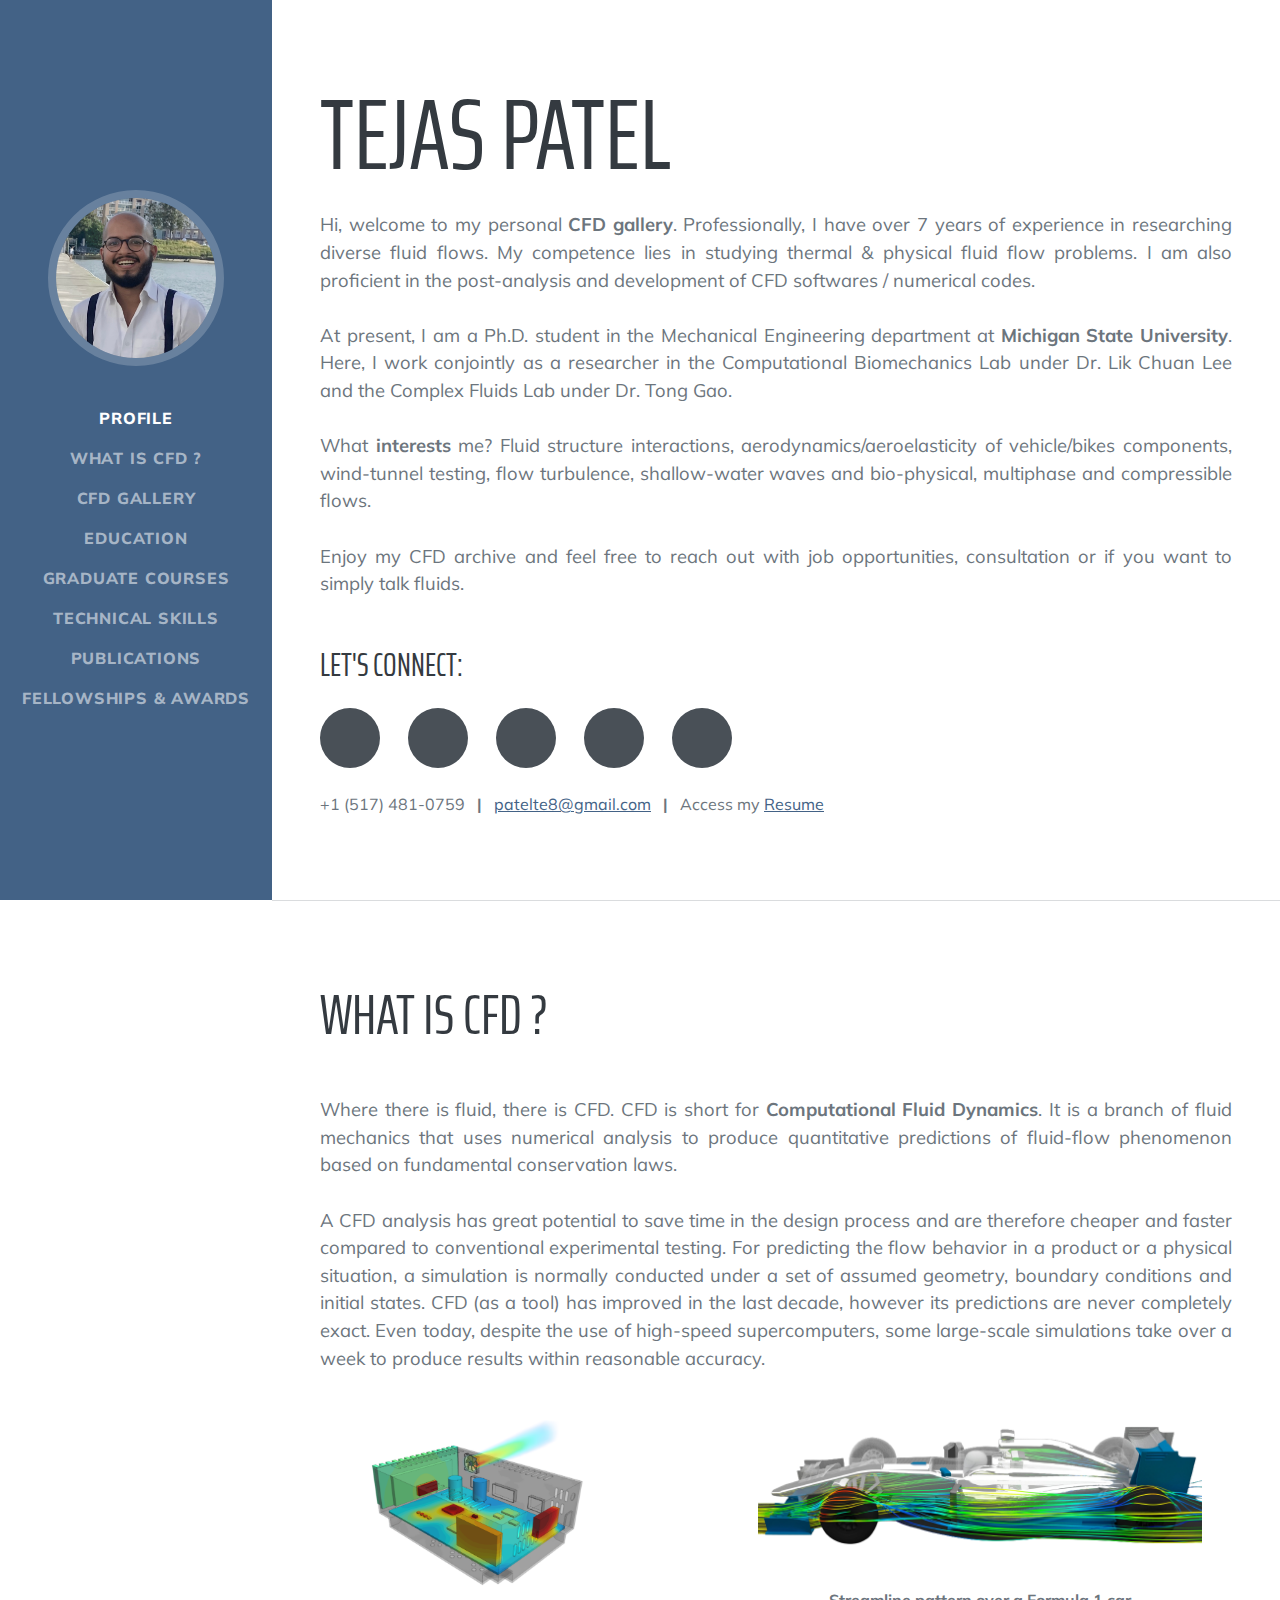
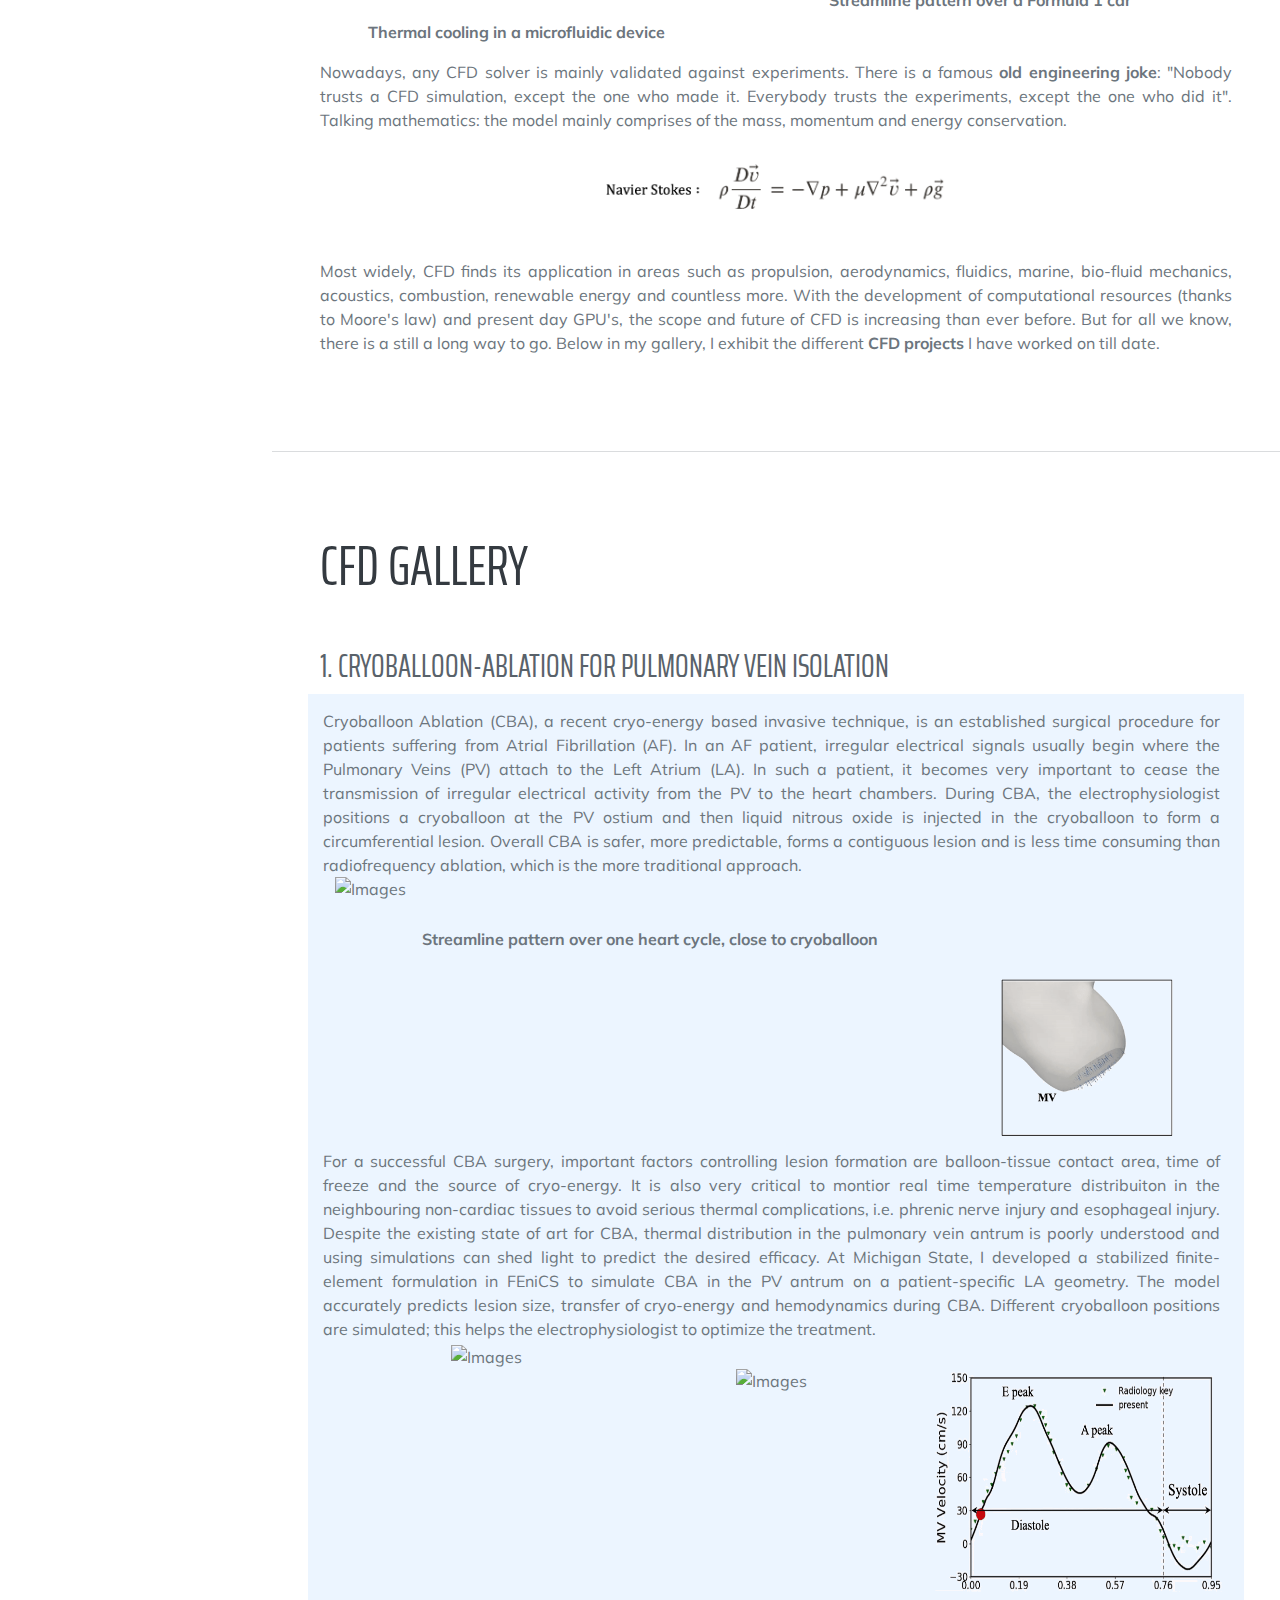
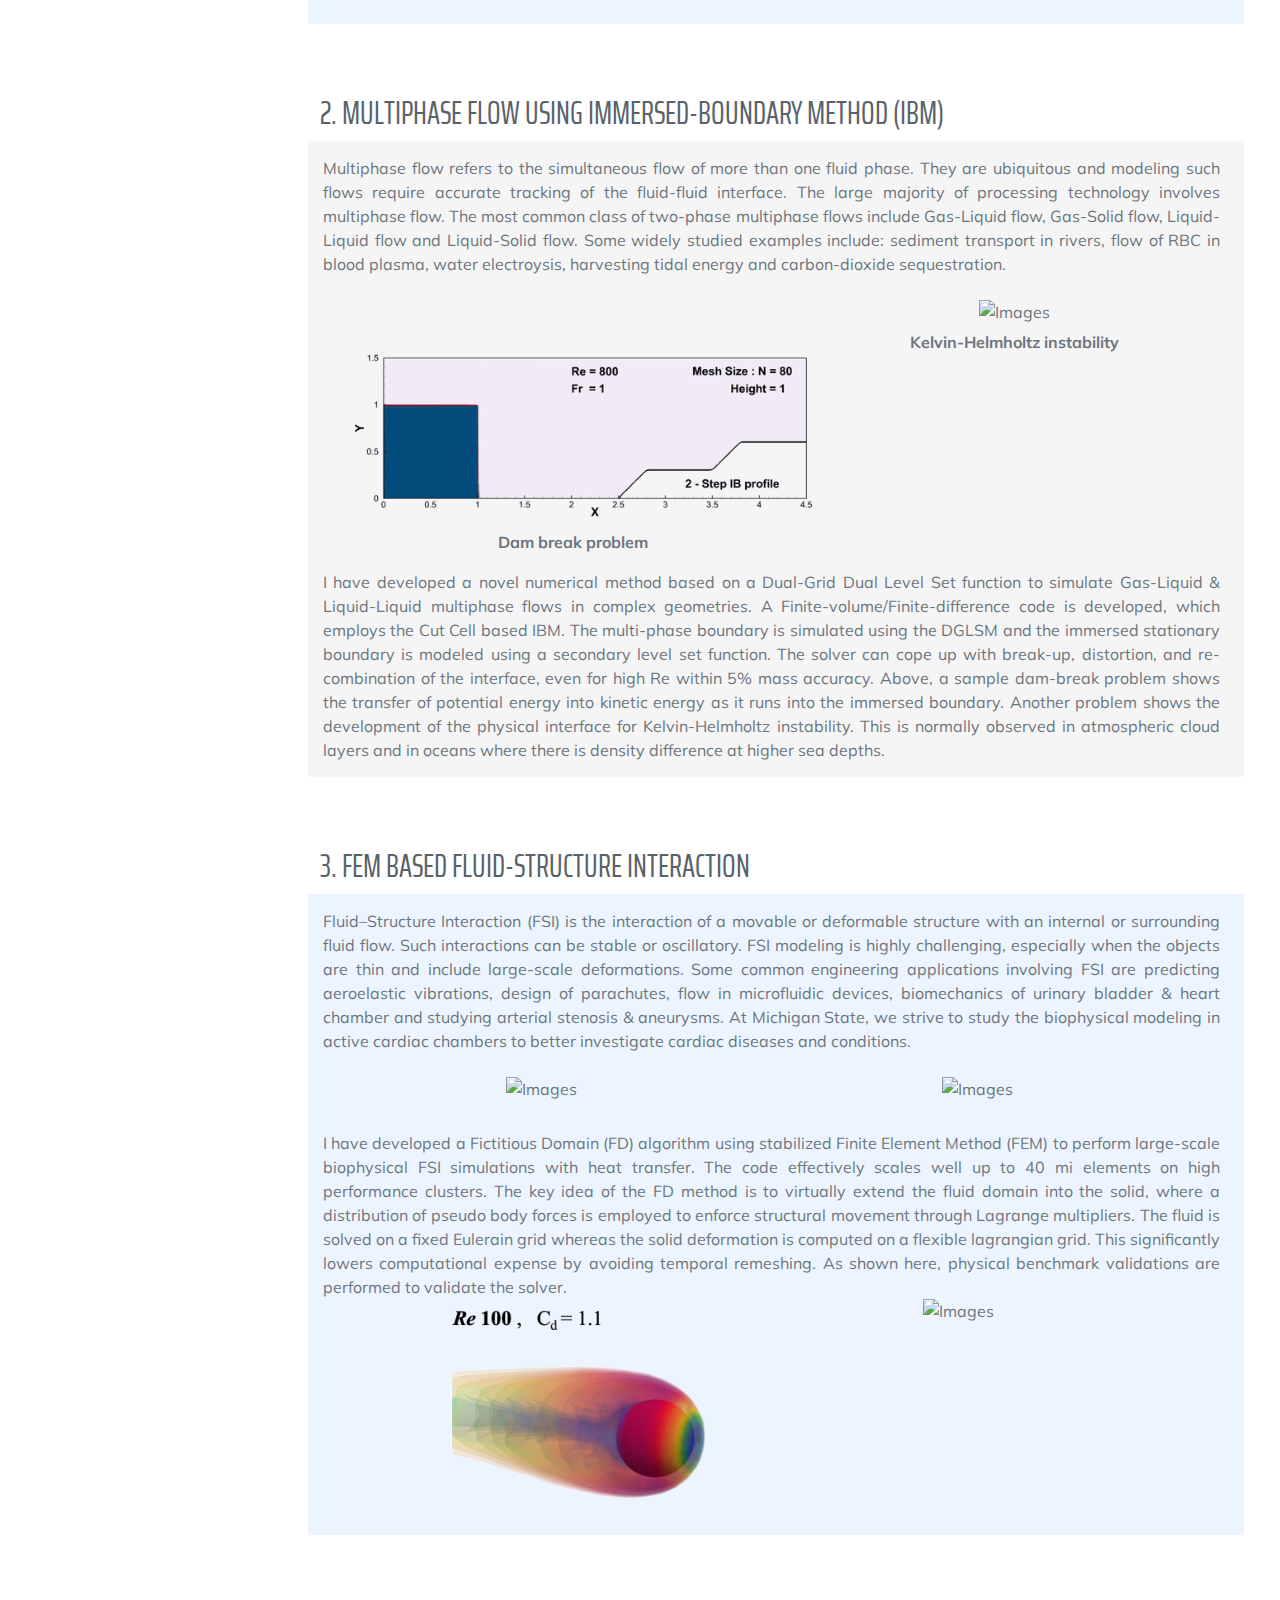
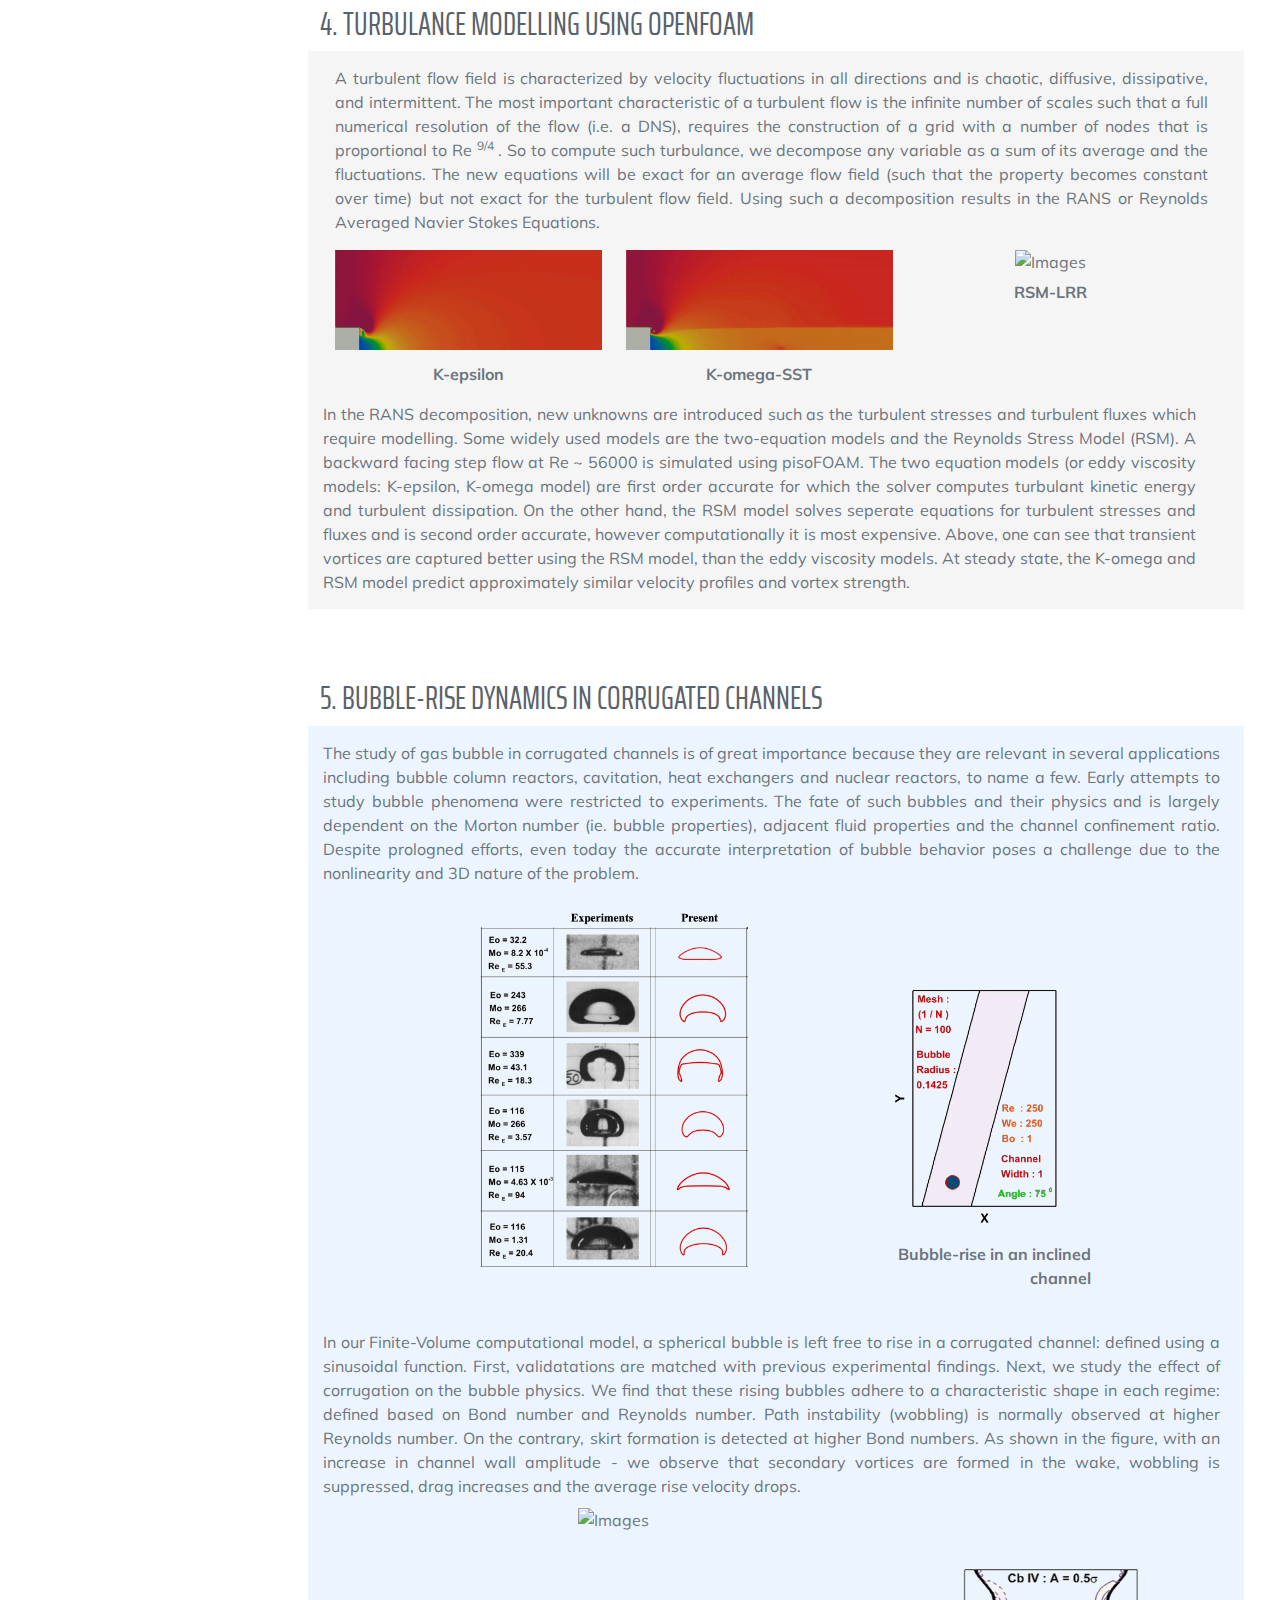
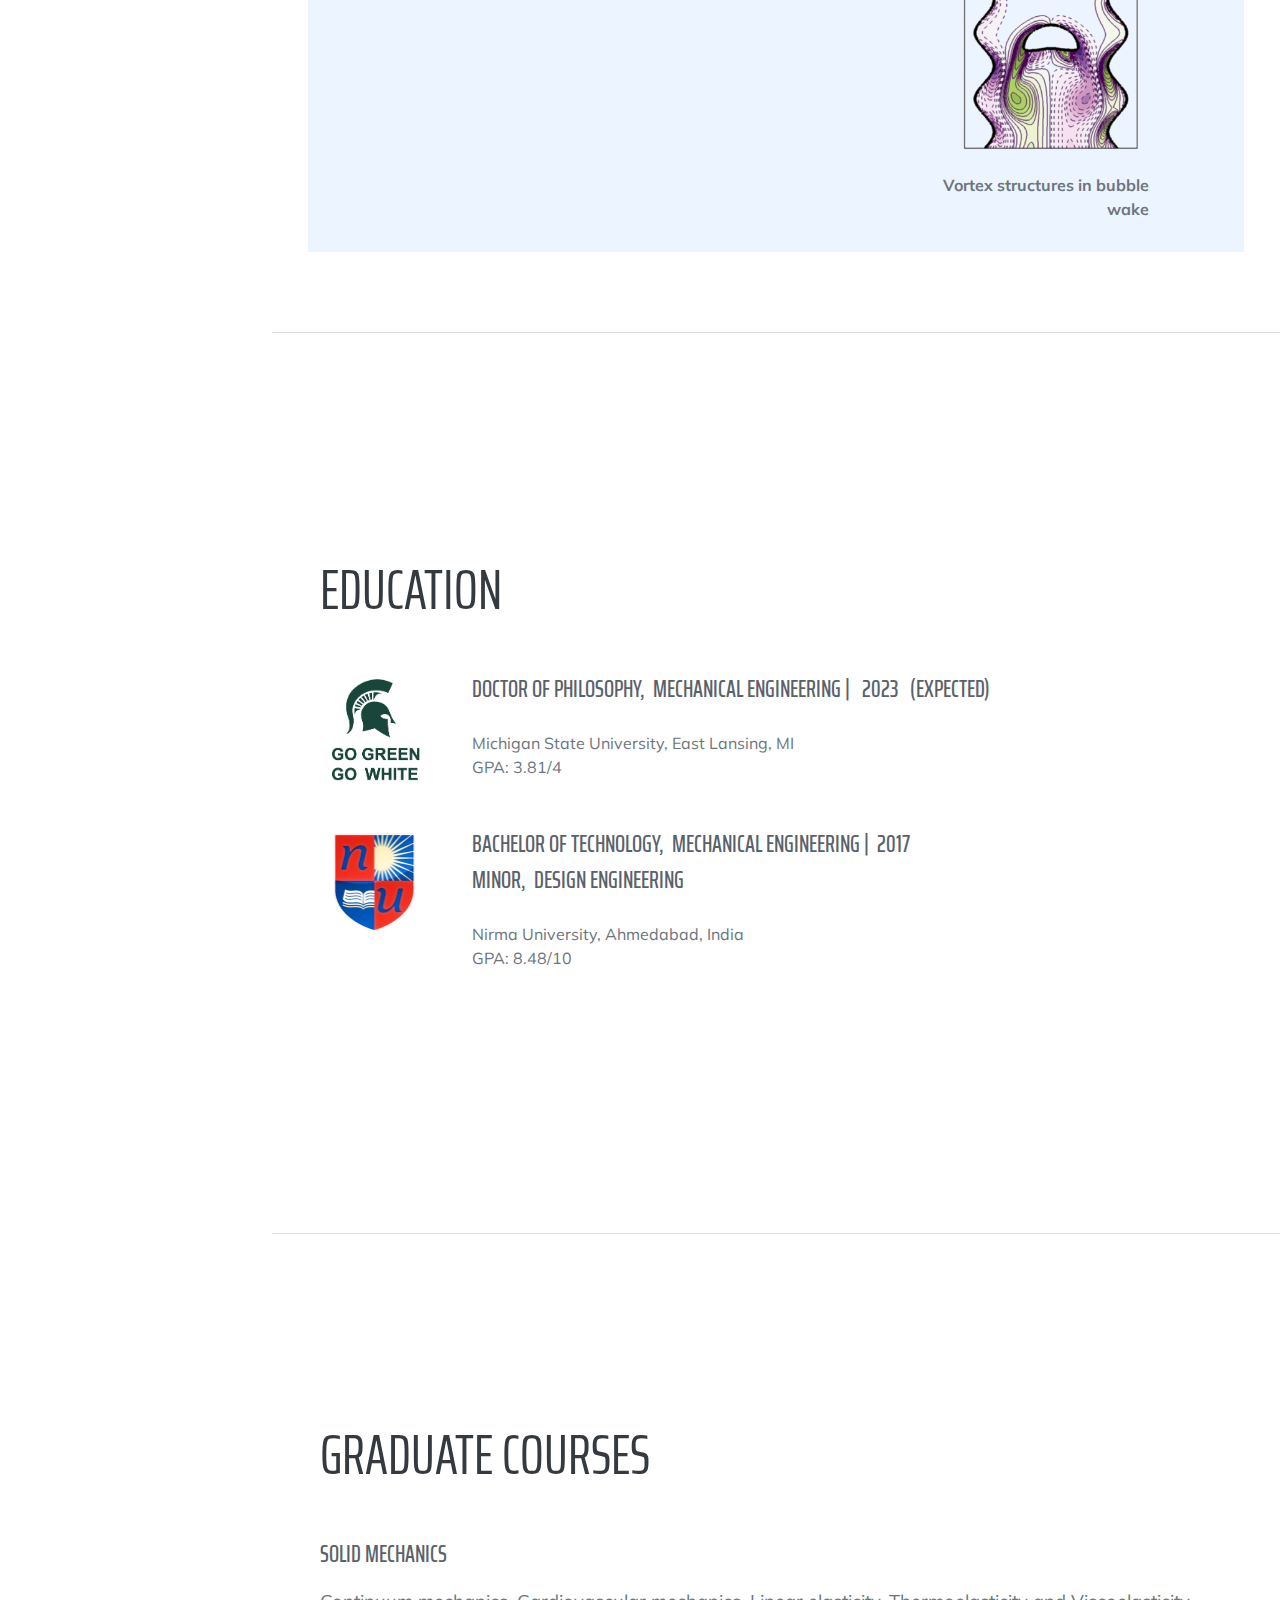
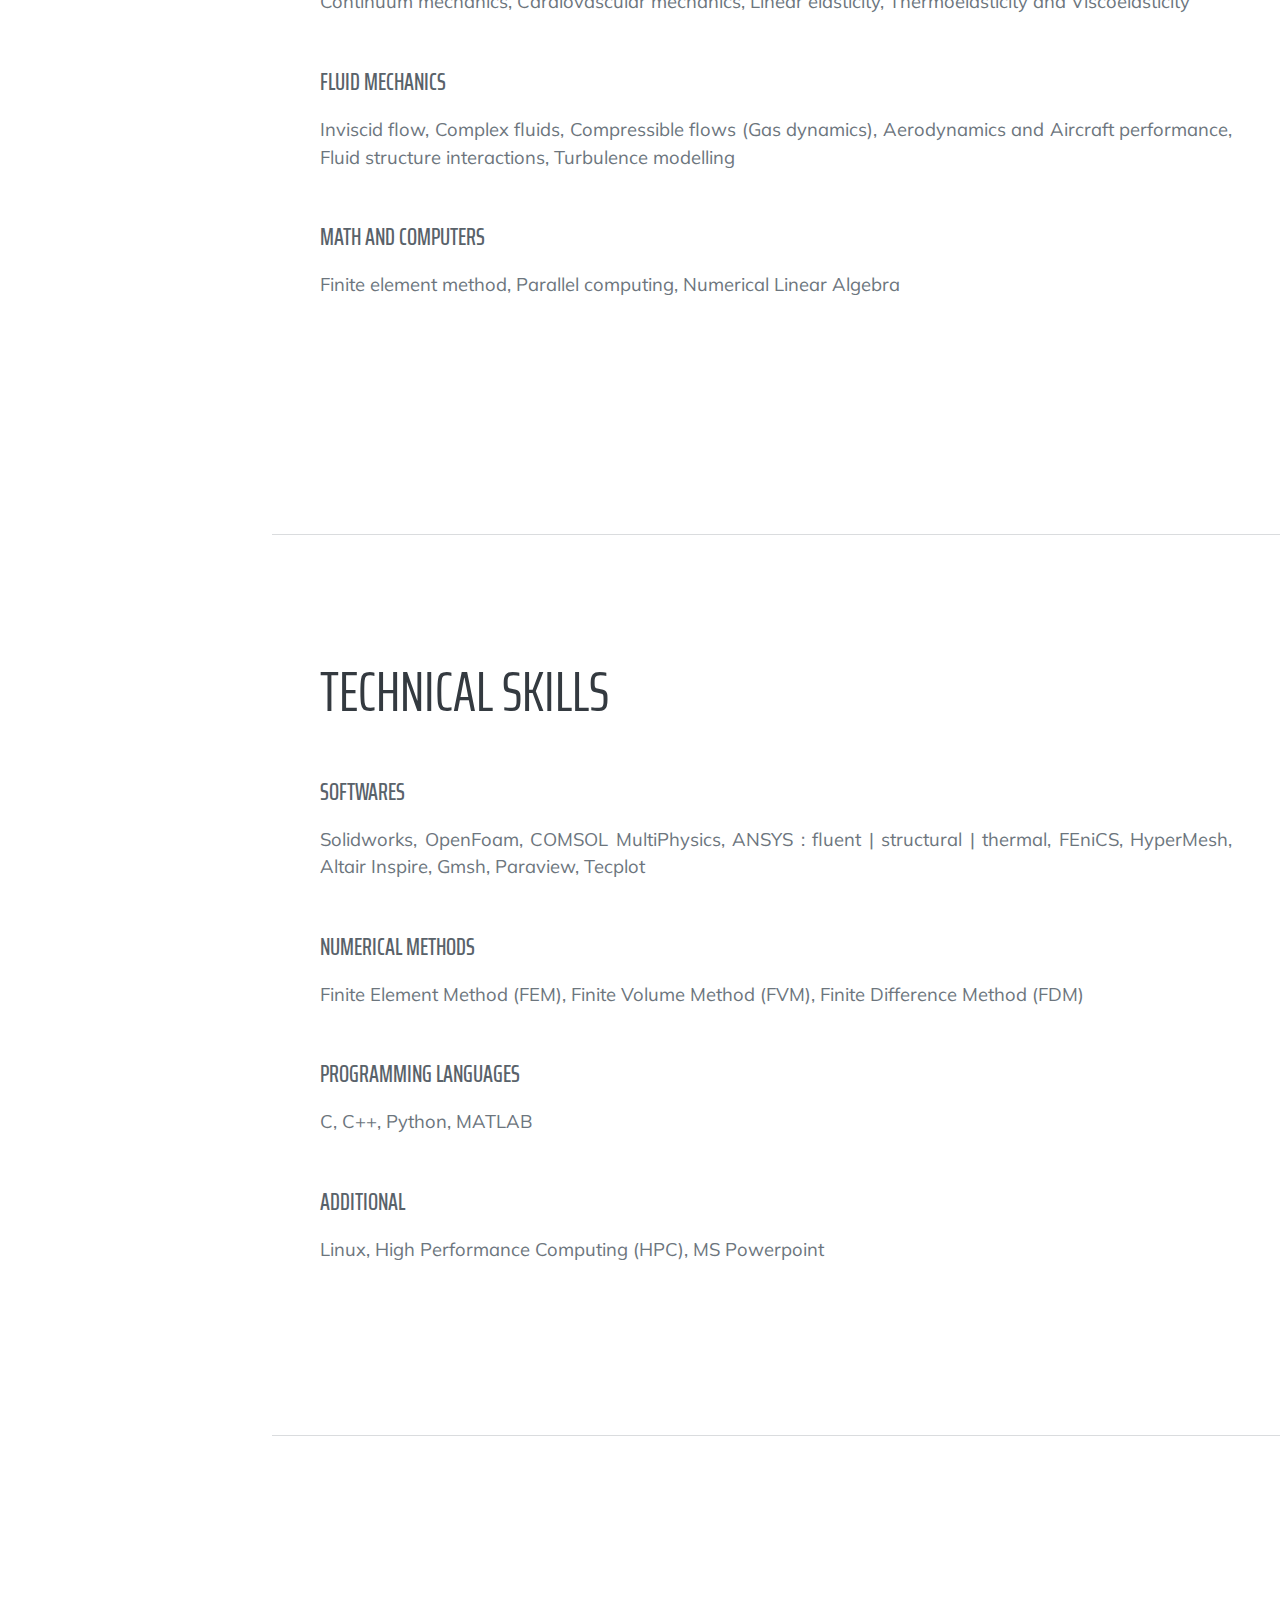
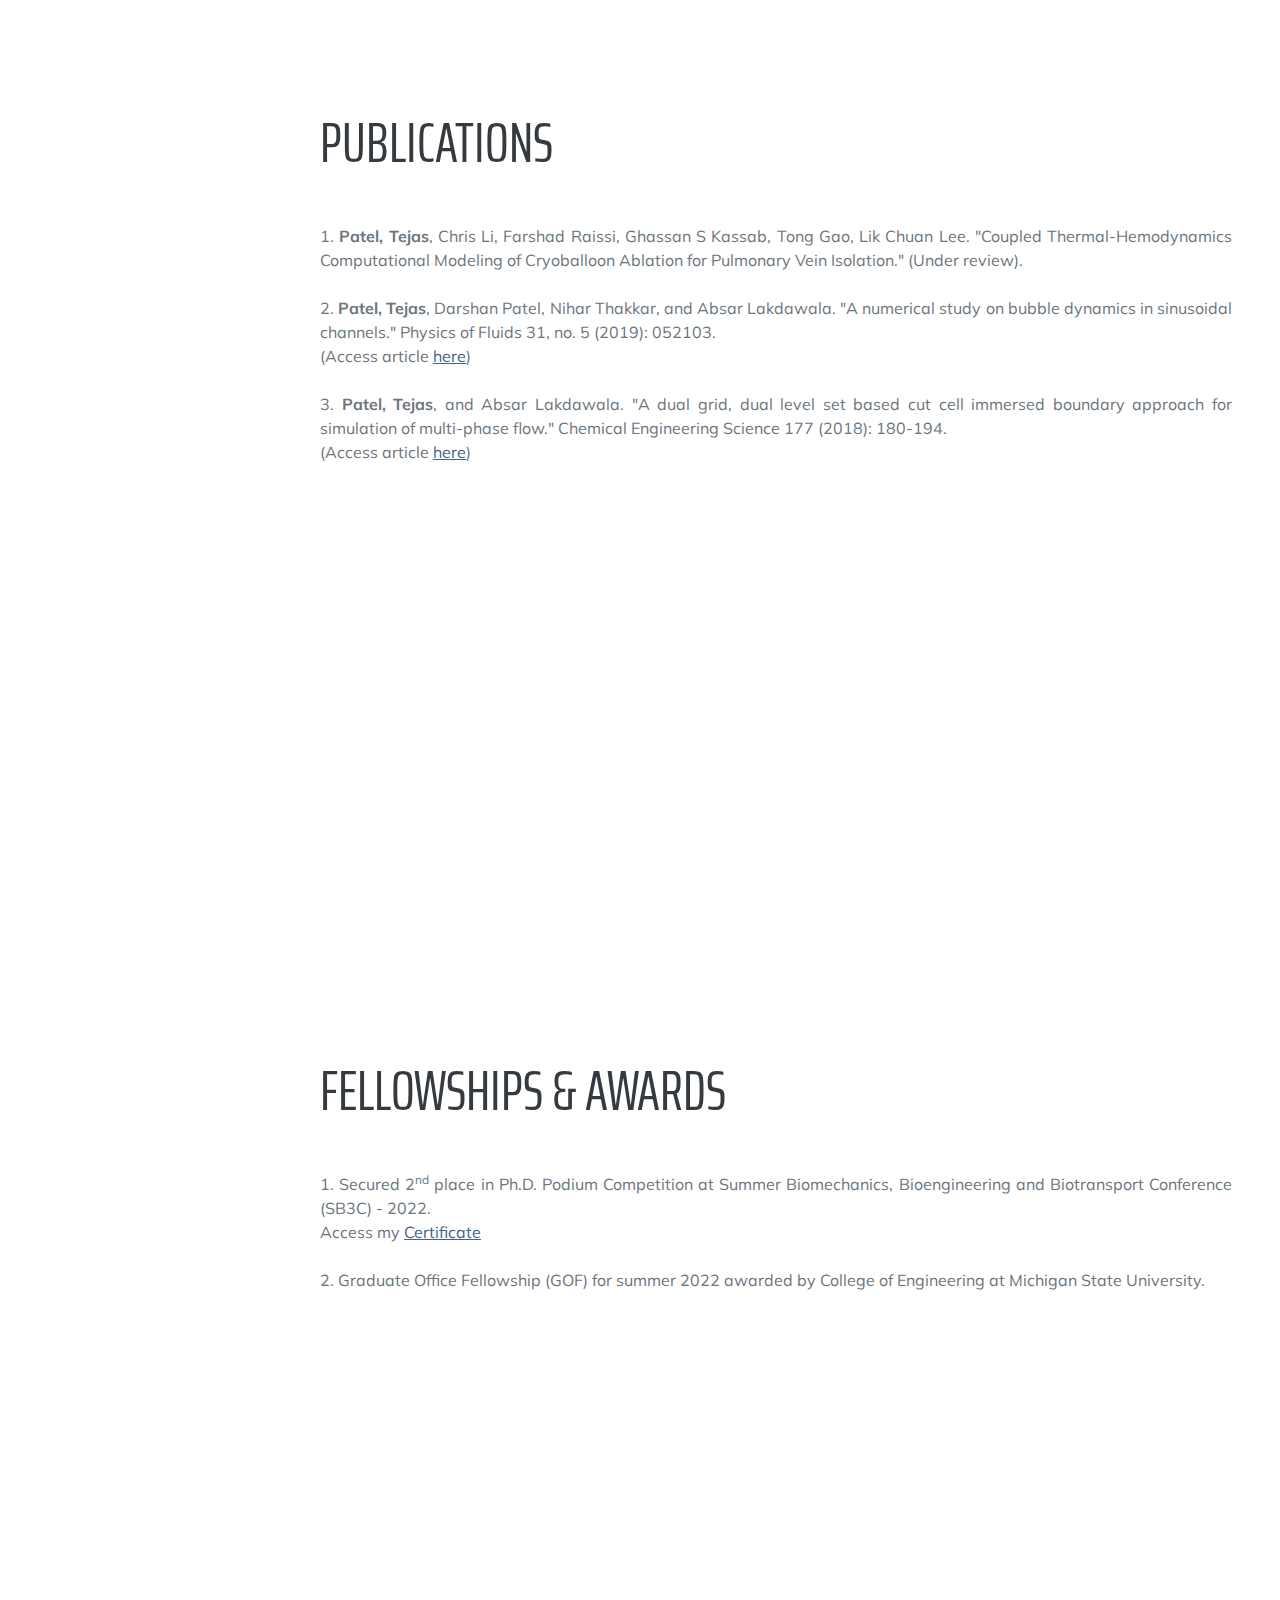
==== index.html @ ee282205 "Update index.html" ====
<!DOCTYPE html>
<html lang="en">
    <head>
        <meta charset="utf-8" />
        <meta name="viewport" content="width=device-width, initial-scale=1, shrink-to-fit=no" />
        <meta name="description" content="" />
        <meta name="author" content="" />
        <title>Tejas Patel | CFD gallery</title>
        <link rel="shortcut icon" type="image/png" href="assets/img/favicon.png" />
        <link rel="apple-touch-icon" type="image/png" href="assets/img/favicon.png"/>
        <!--<link rel="icon" href="https://static-exp1.licdn.com/aero-v1/sc/h/al2o9zrvru7aqj8e1x2rzsrca">-->
          <script src="js/scripts.js"></script>
        <!-- Font Awesome icons (free version)-->
        <script src="https://use.fontawesome.com/releases/v5.15.4/js/all.js" crossorigin="anonymous"></script>


        <!-- Google fonts-->
        <link href="https://fonts.googleapis.com/css?family=Saira+Extra+Condensed:500,700" rel="stylesheet" type="text/css" />
        <link href="https://fonts.googleapis.com/css?family=Muli:400,400i,800,800i" rel="stylesheet" type="text/css" />
        <!-- Core theme CSS (includes Bootstrap)-->
        <link href="css/styles.css" rel="stylesheet" />
    </head>
    <style>
	div {
  text-align: justify;
  text-justify: inter-word;
}
	
	.cent {
  text-align: center;
  text-justify: inter-word;
}

	
	
        * {
          box-sizing: border-box;
        }

        .column {
          float: left;
          width: 33.33%;
          padding: 5px;

        }

        /* Clearfix (clear floats) */
        .row::after {
          content: "";
          clear: both;
          display: table;
        }

        .responsive {
          width: 100%;
          height: auto;
        }
html, body {
    max-width: 100%;
    overflow-x: hidden;
}		
		
		 .figcap1 {
    margin-left:0px !important;
	margin-top:20px !important;
    text-align: left !important;
	font-weight:bold !important;
}

		 .figcap2 {
	margin-top:20px !important;
    text-align: center !important;
	font-weight:bold !important;
}		
		 .figcap3 {
	margin-top:0px !important;
    text-align: right !important;
	font-weight:bold !important;
	padding-right:100px !important;
}		


img, svg custom {
    vertical-align: super;
}

.figcap4 {
     margin-top: 0px !important; 
    text-align: right !important;
    font-weight: bold !important;
    padding-right: 20px !important; 
}

.figcap5 {
     margin-top: 0px !important; 
    text-align: right !important;
    font-weight: bold !important;
    padding-right: 35px !important; 
}

.figcap6 {
     margin-top: 0px !important; 
    text-align: center !important;
    font-weight: bold !important;
}   
        </style>
    <body id="page-top">
        <!-- Navigation-->
        <nav class="navbar navbar-expand-lg navbar-dark bg-primary fixed-top" id="sideNav">
            <a class="navbar-brand js-scroll-trigger" href="#page-top">
                <span class="d-block d-lg-none">Tejas Patel</span>
                <span class="d-none d-lg-block"><img class="img-fluid img-profile rounded-circle mx-auto mb-2" src="assets/img/CVPhoto.jpg" alt="..."/></span>
            </a>
            <button class="navbar-toggler" type="button" data-bs-toggle="collapse" data-bs-target="#navbarResponsive" aria-controls="navbarResponsive" aria-expanded="false" aria-label="Toggle navigation"><span class="navbar-toggler-icon"></span></button>
            <div class="collapse navbar-collapse cent" id="navbarResponsive">
                <ul class="navbar-nav">
                    <li class="nav-item"><a class="nav-link js-scroll-trigger" href="#about">PROFILE</a></li>
                    <li class="nav-item"><a class="nav-link js-scroll-trigger" href="#cfd">WHAT IS CFD&nbsp;?</a></li>
                    <li class="nav-item"><a class="nav-link js-scroll-trigger" href="#cfdgallery">CFD GALLERY</a></li>
                    <li class="nav-item"><a class="nav-link js-scroll-trigger" href="#education">EDUCATION</a></li>
                    <li class="nav-item"><a class="nav-link js-scroll-trigger" href="#courses">GRADUATE COURSES</a></li>
                    <li class="nav-item"><a class="nav-link js-scroll-trigger" href="#skills">TECHNICAL SKILLS</a></li>
                    <li class="nav-item"><a class="nav-link js-scroll-trigger" href="#publications">PUBLICATIONS</a></li>
                    <li class="nav-item"><a class="nav-link js-scroll-trigger" href="#awards">FELLOWSHIPS & AWARDS</a></li>

                    <!--<li class="nav-item"><a class="nav-link js-scroll-trigger" href="#images">FUTURE INTEREST</a></li>-->

                </ul>
            </div>
        </nav>
        <!-- Page Content-->
        <div class="container-fluid p-0">
            <!-- Profile-->
            <section class="resume-section" id="about">
                <div class="resume-section-content">
                    <h1 class="mb-0">

                        <span class="text-primaryName" style="font-size:100px"> Tejas Patel</span>
                    </h1>
                    <p class="lead mb-5 col-md-12">
                      <br>Hi, welcome to my personal <b>CFD gallery</b>. Professionally, I have over 7 years of experience in researching diverse fluid flows. My competence lies in studying thermal & physical fluid flow problems. I am also proficient in the post-analysis and development of CFD softwares / numerical codes.

                    <br><br>At present, I am a Ph.D. student in the Mechanical Engineering department at <b>Michigan State University</b>. Here, I work conjointly as a researcher in the Computational Biomechanics Lab under Dr. Lik Chuan Lee and the Complex Fluids Lab under Dr. Tong Gao.

                    <br><br>What <b>interests </b> me? Fluid structure interactions, aerodynamics/aeroelasticity of vehicle/bikes components, wind-tunnel testing, flow turbulence, shallow-water waves and bio-physical, multiphase and compressible flows. <br><br>Enjoy my CFD archive and feel free to reach out with job opportunities, consultation or if you want to simply talk fluids.
                  </p>
<h3 class="mb-0">
  Let's connect:
</h3>
<br>

                    <div class="social-icons">
                        <a class="social-icon" href="http://www.linkedin.com/in/tp8"><i class="fab fa-linkedin-in"></i></a>
                        <a class="social-icon" href="https://github.com/patelte8/vanDANA"><i class="fab fa-github"></i></a>
                        <!--<a class="social-icon" href="https://scholar.google.com/citations?hl=en&user=AqpXwlYAAAAJ"><img src class="fas fa-graduation-cap"></i></a>-->
                        <a class="social-icon" href="https://scholar.google.com/citations?hl=en&user=AqpXwlYAAAAJ"><i class="fas fa-graduation-cap"></i></a>
                        <a class="social-icon" href="mailto:patelte8@gmail.com"><i class="fa fa-envelope"></i></a>
                        <a class="social-icon" href="https://www.instagram.com/tejas_80"><i class="fab fa-instagram"></i></a>
                      <!--  <a class="social-icon" href="#!"><i class="fa fa-file"></i></a>-->
                    </div>

                    <div>
                      <br> +1 (517) 481-0759  &nbsp; <b>|</b> &nbsp; <a href="mailto:patelte8@gmail.com">patelte8@gmail.com</a> &nbsp; <b>|</b> &nbsp; Access my <a href="resume.pdf"> Resume</a>
                    </div>
                </div>

            </section>
            <hr class="m-0" />

            <!-- What is CFD -->
            <section class="resume-section" id="cfd">
                <div class="resume-section-content">
                    <h2 class="mb-5">WHAT IS CFD&nbsp;?</h2>
                    <p class="lead mb-5">Where there is fluid, there is CFD. CFD is short for <b>Computational Fluid Dynamics</b>. It is a branch of fluid mechanics that uses numerical analysis to produce quantitative predictions of fluid-flow phenomenon based on fundamental conservation laws. <br><br>A CFD analysis has great potential to save time in the design process and are therefore cheaper and faster compared to conventional experimental testing. For predicting the flow behavior in a product or a physical situation, a simulation is normally conducted under a set of assumed geometry, boundary conditions and initial states. CFD (as a tool) has improved in the last decade, however its predictions are never completely exact. Even today, despite the use of high-speed supercomputers, some large-scale simulations take over a week to produce results within reasonable accuracy.
                    <div class="row" id="banner" style="text-align: center">
                        <div class="col-md-5 ms-5" style="display:inline-block;">
						<figure >                        
							<img src="assets/img/CFD1.png" class="responsive"  alt="Images"  style="width:60%">
							<figcaption class="figcap1" >Thermal cooling in a microfluidic device</figcaption>
						</figure>
						
                        </div>
						
                        <div class="col-md-6" style="display:inline-block;">
							<figure >                        
							<img src="assets/img/CFD2.png" class="responsive"  alt="Forest" style="width:100%">
							<figcaption class="figcap2" >Streamline pattern over a Formula 1 car</figcaption>
						</figure>
                        </div>
                      </div>
                      Nowadays, any CFD solver is mainly validated against experiments. There is a famous <b>old engineering joke</b>: "Nobody trusts a CFD simulation, except the one who made it. Everybody trusts the experiments, except the one who did it". Talking mathematics: the model mainly comprises of the mass, momentum and energy conservation. <br><br>
                      <div class="row">
                        <div class="col-md-14 myformula " style="text-align: center;">
                          <img src="assets/img/CFD3.png"   alt="Images" style="width:40%" >
                        </div>
                        </div>
                      <br>  Most widely, CFD finds its application in areas such as propulsion, aerodynamics, fluidics, marine, bio-fluid mechanics, acoustics, combustion, renewable energy and countless more. With the development of computational resources (thanks to Moore's law) and present day GPU's, the scope and future of CFD is increasing than ever before. But for all we know, there is a still a long way to go. Below in my gallery, I exhibit the different <b> CFD projects</b> I have worked on till date. </p>
                </div>
              </section>
              <hr class="m-0" />

              <!-- CFD Gallery-->


              <section class="resume-section" id="cfdgallery">
                  <div class="resume-section-content">
                      <h2 class="mb-5">CFD GALLERY</h2>
                      <!--<ul class="fa-ul mb-0">
                          <li>-->
                              <h3 style="color:#59626A">1. Cryoballoon-ablation for Pulmonary Vein Isolation </h3>

                              <div class="row"  style="background-color: #ECF5FF; padding-top:15px;padding-left:15px;padding-bottom: 15px;">

                              <div class="row mb-1">
                                Cryoballoon Ablation (CBA), a recent cryo-energy based invasive technique, is an established surgical procedure for patients suffering from Atrial Fibrillation (AF). In an AF patient, irregular electrical signals usually begin where the Pulmonary Veins (PV) attach to the Left Atrium (LA). In such a patient, it becomes very important to cease the transmission of irregular electrical activity from the PV to the heart chambers. During CBA, the electrophysiologist positions a cryoballoon at the PV ostium and then liquid nitrous oxide is injected in the cryoballoon to form a circumferential lesion. Overall CBA is safer, more predictable, forms a contiguous lesion and is less time consuming than radiofrequency ablation, which is the more traditional approach.
                                <br>
                                <div class="row">
                          
                  
                                  <div class="col-md-9 myformula114" style="text-align: left !important;">
                      								  <figure >                        
                      							<img src="assets/img/1.1.gif" class="responsive"  alt="Images"  style="width:95%">
                      							<figcaption class="figcap2" >Streamline pattern over one heart cycle, close to cryoballoon</figcaption>
                      						</figure>
                                                            
                                  </div>
                                  <div class="col-md-3 myformula12 " style="text-align: center;    margin-top: 100px !important;">
                                      <img  src="assets/img/1.4.gif"   alt="Images"  style="width:90%">
                                  </div>
                              </div>
                          

                                For a successful CBA surgery, important factors controlling lesion formation are balloon-tissue contact area, time of freeze and the source of cryo-energy. It is also very critical to montior real time temperature distribuiton in the neighbouring non-cardiac tissues to avoid serious thermal complications, i.e. phrenic nerve injury and esophageal injury. Despite the existing state of art for CBA, thermal distribution in the pulmonary vein antrum is poorly understood and using simulations can shed light to predict the desired efficacy. At Michigan State, I developed a stabilized finite-element formulation in FEniCS to simulate CBA in the PV antrum on a patient-specific LA geometry. The model accurately predicts lesion size, transfer of cryo-energy and hemodynamics during CBA. Different cryoballoon positions are simulated; this helps the electrophysiologist to optimize the treatment.
                              </div>

                              <div class="row ">

                                  <div class="col-md-4 myformula121 mt-0.5" style="text-align: center; padding-left:40px">
                                      <img src="assets/img/1.2.gif" class="responsive"  alt="Images"  style="width:90%;height:240px;">
                                  </div>
                              
                                  <div class="col-md-4 mt-4" style="text-align: center;">
                                      <img src="assets/img/1.5.gif" class="responsive"  alt="Images"  style="width:100%;height:95%">
                                  </div>
                                  <div class="col-md-4 mt-4" style="text-align: center;">
                                      <img src="assets/img/1.3.gif" class="responsive"  alt="Images"  style="width:105%;height:228px;">
                                  </div>
                              </div>
                          </div>
                      <!--  </li>-->

                      <h3 style="margin-top: 70px; color:#59626A">2. Multiphase flow using Immersed-Boundary Method (IBM)
                      </h3>

                      <div class="row"  style="background-color: #F5F5F5;padding-top:15px;padding-left:15px;padding-bottom: 15px;">

                        <div class="row">
                          <!-- <div class="col-md-7">-->
                            Multiphase flow refers to the simultaneous flow of more than one fluid phase. They are ubiquitous and modeling such flows require accurate tracking of the fluid-fluid interface. The large majority of processing technology involves multiphase flow. The most common class of two-phase multiphase flows include Gas-Liquid flow, Gas-Solid flow, Liquid-Liquid flow and Liquid-Solid flow. Some widely studied examples include: sediment transport in rivers, flow of RBC in blood plasma, water electroysis, harvesting tidal energy and carbon-dioxide sequestration.
                            <br><br>
                            <div class="row">    
                                                  
                                  <div class="col-md-6 setmargin" style="text-align: center; margin-top: 50px">
                                      
				  <figure >                        
							<img src="assets/img/3.1.gif" class="responsive"  alt="Images"  style="width:120%">
							<figcaption class="figcap3" >Dam break problem</figcaption>
						</figure>
                                   									  
									  
                                  </div>
                                  <div class="col-md-1" style="text-align: center;">
                                  </div>
                                  <div class="col-md-5" style="text-align: center;">
								  
								  	  <figure >                        
							<img src="assets/img/3.2.gif" class="responsive"  alt="Images"  style="width:78%">
							<figcaption class="figcap6" >Kelvin-Helmholtz instability</figcaption>
						</figure>
                                      
                                  </div>
                                
                              </div> 

                            I have developed a novel numerical method based on a Dual-Grid Dual Level Set function to simulate Gas-Liquid & Liquid-Liquid multiphase flows in complex geometries. A Finite-volume/Finite-difference code is developed, which employs the Cut Cell based IBM. The multi-phase boundary is simulated using the DGLSM and the immersed stationary boundary is modeled using a secondary level set function. The solver can cope up with break-up, distortion, and re-combination of the interface, even for high Re within 5% mass accuracy. Above, a sample dam-break problem shows the transfer of potential energy into kinetic energy as it runs into the immersed boundary. Another problem shows the development of the physical interface for Kelvin-Helmholtz instability. This is normally observed in atmospheric cloud layers and in oceans where there is density difference at higher sea depths.
                        </div>
                        


                      </div>

                      <!--  <li>-->
                          <h3 style="margin-top: 70px; color:#59626A">3. FEM based Fluid-Structure Interaction </h3>

                          <div class="row"  style="background-color: #ECF5FF;padding-top:15px;padding-left:15px;">

                          <div class="row">
                            Fluid–Structure Interaction (FSI) is the interaction of a movable or deformable structure with an internal or surrounding fluid flow. Such interactions can be stable or oscillatory. FSI modeling is highly challenging, especially when the objects are thin and include large-scale deformations. Some common engineering applications involving FSI are predicting aeroelastic vibrations, design of parachutes, flow in microfluidic devices, biomechanics of urinary bladder & heart chamber and studying arterial stenosis & aneurysms. At Michigan State, we strive to study the biophysical modeling in active cardiac chambers to better investigate cardiac diseases and conditions.
                            <br><br>
                            <div class="row">                           
                                  <div class="col-md-6" style="text-align: center;">
                                      <img src="assets/img/2.1.gif" class="responsive"  alt="Images"  style="width:85%">
                                  </div>
				  <div class="col-md-6 myformula111" style="text-align: center;">
                                      <img src="assets/img/3.3.gif" class="responsive"  alt="Images"  style="width:80%">
                                  </div>  
                              </div>

                            <br>I have developed a Fictitious Domain (FD) algorithm using stabilized Finite Element Method (FEM) to perform large-scale biophysical FSI simulations with heat transfer. The code effectively scales well up to 40 mi elements on high performance clusters. The key idea of the FD method is to virtually extend the fluid domain into the solid, where a distribution of pseudo body forces is employed to enforce structural movement through Lagrange multipliers. The fluid is solved on a fixed Eulerain grid whereas the solid deformation is computed on a flexible lagrangian grid. This significantly lowers computational expense by avoiding temporal remeshing. As shown here, physical benchmark validations are performed to validate the solver.
                          </div>

                          <div class="row">    
                                  <div class="col-md-1" style="text-align: center;">
                                  
                                  </div>                       
                                  <div class="col-md-5" style="text-align: center;">
                                      <img src="assets/img/2.2.png" class="responsive"  alt="Images"  style="width:80%">
                                  </div>
                                  <div class="col-md-5" style="text-align: center;">
                                      <img src="assets/img/2.3.gif" class="responsive"  alt="Images"  style="width:80%">
                                  </div>
                                  <div class="col-md-1" style="text-align: center;">
                                  
                                  </div>  
                              </div>
                          <!--<div class="row">
                              <div class="col-md-12" style="text-align: center;">
                                  <video width="800" height="600" controls src="assets/img/ezgif.com-gif-maker.mp4">
                                  </video>

                              </div>
                          </div>-->


                      </div>
                  <!--  </li>-->

                  <!--  <li>-->
                      

                            


                        <!--  </div>
                          <div class="col-md-5">
                              <video width="400" height="300" controls src="assets/img/ezgif.com-gif-maker-2.mp4">
                              </video>

                          </div>

                      </div>-->




                      <!--<div class="row">
                          <div class="col-md-7">
                              <div class="row">
                                  <div class="col-md-12">
                                      These rising bubbles adhere to a characteristic shape in each regime based on certain combinations of Bond and Reynolds number. Wobbling is normally observed at higher Reynolds number and skirt formation is seen at higher Bond numbers. We also observe that with an increase in channel wall amplitude, wobbling is suppressed, and the average rise velocity reduces.

                                  </div>


                              </div>


                          </div>
                          <div class="col-md-5">
                              <img src="assets/img/Screen Shot 2022-01-17 at 8.04.09  PM.png" class="responsive"  alt="Images"  style="width:70%">
                          </div>

                      </div>-->


                <!--  </div>-->

                <h3 style="margin-top: 70px; color:#59626A">4. Turbulance modelling using OpenFOAM
                      </h3>

                      <div class="row"  style="background-color: #F5F5F5;padding-top:15px;padding-left:15px;padding-bottom: 15px;">

                        <div class="row">
                          <!-- <div class="col-md-7">-->
                            <p>A turbulent flow field is characterized by velocity fluctuations in all directions and is chaotic, diffusive, dissipative, and intermittent. The most important characteristic of a turbulent flow is the infinite number of scales such that a full numerical resolution of the flow (i.e. a DNS), requires the construction of a grid with a number of nodes that is proportional to Re <sup>9/4</sup> . So to compute such turbulance, we decompose any variable as a sum of its average and the fluctuations. The new equations will be exact for an average flow field (such that the property becomes constant over time) but not exact for the turbulent flow field. Using such a decomposition results in the RANS or Reynolds Averaged Navier Stokes Equations.</p> 
                            <br><br>
                            <div class="row custom">    
                                   

                                  <div class="col-md-4" style="text-align: center;">
                                    <figure >                        
                                        <img src="assets/img/Kepsilon.gif" class="responsive"  alt="Images"  style="width:100%">
                                        <figcaption class="figcap6" >K-epsilon</figcaption>
                                      </figure>                        
                                  </div>
                                  <div class="col-md-4 " style="text-align: center;">
                                    <figure>
                                        <img src="assets/img/komega-SST.gif" class="responsive"  alt="Images"  style="width:100%">
                                        <figcaption class="figcap6" >K-omega-SST</figcaption>
                                    </figure>
                                  </div>
                                  <div class="col-md-4" style="text-align: center;">
                                    <figure>                                      
                                      <img src="assets/img/RSM-LRR.gif" class="responsive"  alt="Images"  style="width:100%">
                                        <figcaption class="figcap6" >RSM-LRR</figcaption>
                                      </figure>
                                  </div>                                
                              </div> 
                              <div class="row">
                          <!-- <div class="col-md-7">-->
                            In the RANS decomposition, new unknowns are introduced such as the turbulent stresses and turbulent fluxes which require modelling. Some widely used models are the two-equation models and the Reynolds Stress Model (RSM). A backward facing step flow at Re ~ 56000 is simulated using pisoFOAM. The two equation models (or eddy viscosity models: K-epsilon, K-omega model) are first order accurate for which the solver computes turbulant kinetic energy and turbulent dissipation. On the other hand, the RSM model solves seperate equations for turbulent stresses and fluxes and is second order accurate, however computationally it is most expensive. Above, one can see that transient vortices are captured better using the RSM model, than the eddy viscosity models. At steady state, the K-omega and RSM model predict approximately similar velocity profiles and vortex strength.
                            <br>
                          </div>
                        </div>
                        


                      </div>

                <!--<li>-->
                <h3 style=" margin-top: 70px; color:#59626A">5. Bubble-rise dynamics in corrugated channels
                </h3>

                <div class="row"  style="background-color: #ECF5FF;padding-top:15px;padding-left:15px;padding-bottom:15px;">

                <div class="row">
                    <!-- <div class="col-md-7">-->
                    The study of gas bubble in corrugated channels is of great importance because they are relevant in several applications including bubble column reactors, cavitation, heat exchangers and nuclear reactors, to name a few. Early attempts to study bubble phenomena were restricted to experiments. The fate of such bubbles and their physics and is largely dependent on the Morton number (ie. bubble properties), adjacent fluid properties and the channel confinement ratio. Despite prologned efforts, even today the accurate interpretation of bubble behavior poses a challenge due to the nonlinearity and 3D nature of the problem.
                      <br><br>
                      <div class="row">    
                                                  
                                  <div class="col-md-6 offset-md-1" style="text-align: center;">
								  
                                      <img src="assets/img/4.1.png" class="responsive"  alt="Images"  style="width:65%">
                                  </div>
                                  <div class="col-md-4   " style="text-align: center;margin-top:70px !important;">
                                      
                                  
				  	  <figure >                        
							<img src="assets/img/4.2.gif" class="responsive"  alt="Images"  style="width:65%">
							<figcaption class="figcap4" >Bubble-rise in an inclined channel </figcaption>
						</figure>								  
								  </div>
                                
								    <div class="col-md-1  " style="text-align: center;">
                                      
                                  </div>
                                
                              </div> 
                      <br>
                      In our Finite-Volume computational model, a spherical bubble is left free to rise in a corrugated channel: defined using a sinusoidal function. First, validatations are matched with previous experimental findings. Next, we study the effect of corrugation on the bubble physics. We find that these rising bubbles adhere to a characteristic shape in each regime: defined based on Bond number and Reynolds number. Path instability (wobbling) is normally observed at higher Reynolds number.  On the contrary, skirt formation is detected at higher Bond numbers. As shown in the figure, with an increase in channel wall amplitude - we observe that secondary vortices are formed in the wake, wobbling is suppressed, drag increases and the average rise velocity drops.
                      <br> 
                      <div class="row">    
                                                 
                                  <div class="col-md-8 myformula111" style="text-align: center;margin-top:10px">
                                      <img src="assets/img/4.3.gif" class="responsive"  alt="Images"  style="width:85%">
                                  </div> 
                                  <div class="col-md-4" style="text-align: center;margin-top:60px !important;">
								  
								    <figure >                        
							<img src="assets/img/4.4.png" class="responsive"  alt="Images"  style="width:78%">
							<figcaption class="figcap5" >Vortex structures in bubble wake</figcaption>
						</figure>
                                      
                                  </div>                                                               
                              </div> 
                </div>
              </li>
            </ul>
                  </div>
              </section>
              <hr class="m-0" />

<!-- Education-->
            <section class="resume-section" id="education">
                <div class="resume-section-content">
                    <h2 class="mb-5">Education</h2>
                    <div class="d-flex flex-column flex-md-row justify-content-between mb-4">
                      <div class="col-md-2 my_edu1">
                                      <img src="assets/img/pic_edu2.png" class="responsive"  alt="Images"  style="width:72%">
                                  </div> 
                        <div class="flex-grow-1">
                          <!--  <h3 class="mb-0">Doctor of Philosophy, Mechanical Engineering</h3>-->
                            <div class="subheading mb-4" style="color:#59626A">Doctor of Philosophy,&nbsp; Mechanical Engineering | &nbsp; 2023 &nbsp; (expected)</div>
                            <p>Michigan State University, East Lansing, MI <br>GPA: 3.81/4</p>
                        </div>
                        <!--<div style="text-align: right" class="flex-shrink-0"><span class="text-primary"><p style="color:#6C757D"><br><br>April 2023 (Expected)</p></span></div>-->
                    </div>
                    <div class="d-flex flex-column flex-md-row justify-content-between mb-4">
                      <div class="col-md-2 my_edu1">
                                      <img src="assets/img/pic_edu1.png" class="responsive"  alt="Images"  style="width:72%">
                                  </div> 
                        <div class="flex-grow-1">

                            <div class="subheading mb-4" style="color:#59626A">Bachelor of Technology, &nbsp;Mechanical Engineering | &nbsp;2017<br>Minor, &nbsp;Design Engineering</div>
                            <p>Nirma University, Ahmedabad, India<br>GPA: 8.48/10</p>
                        </div>
                        
                        <!--<div style="text-align: right" class="flex-shrink-0"><span class="text-primary"><p style="color:#6C757D"><br><br>May 2017</p></span></div>-->
                    </div>
                    <!--<div class="d-flex flex-column flex-md-row justify-content-between mb-4">
                        <div class="flex-grow-1">

                            <div class="subheading mb-3" style="color:#59626A">Higher Secondary Education | &nbsp;2013</div>
                            <p>Bright Day School, Vadodara, India<br>GPA: 9.02/10</p>
                        </div>
                        <div style="text-align: right" class="flex-shrink-0"><span class="text-primary"><p style="color:#6C757D"><br><br>April 2013</p></span></div>
                    </div>-->
                    <!--<div class="d-flex flex-column flex-md-row justify-content-between mb-5">
                        <div class="flex-grow-1">

                            <div class="subheading mb-3">Secondary School Education</div>
                            <p>Bright Day School (CBSE Board), Vadodara, India<br>GPA: 10/10</p>
                        </div>
                        <div class="flex-shrink-0"><span class="text-primary">April 2011</span></div>
                    </div>-->
                </div>
            </section>
            <hr class="m-0" />

          <!--  <hr class="m-0" /> -->



            <!-- Graduate Courses-->
            <section class="resume-section" id="courses">
                <div class="resume-section-content">
                    <h2 class="mb-5">Graduate Courses</h2>

                    <div class="subheading mb-3" style="color:#59626A">Solid Mechanics</div>
                    <p class="lead mb-5">
                      Continuum mechanics, Cardiovascular mechanics, Linear elasticity, Thermoelasticity and Viscoelasticity
                    </p>

                    <div class="subheading mb-3" style="color:#59626A">Fluid Mechanics</div>
                    <p class="lead mb-5">
                      Inviscid flow, Complex fluids, Compressible flows (Gas dynamics), Aerodynamics and Aircraft performance, Fluid structure interactions, Turbulence modelling

                    </p>

                    <div class="subheading mb-3" style="color:#59626A">Math and computers</div>
                    <p class="lead mb-5">
                      Finite element method, Parallel computing, Numerical Linear Algebra
                    </p>

                </div>
            </section>
              <hr class="m-0" />

            <!-- Technical Skills-->
            <section class="resume-section" id="skills">
                <div class="resume-section-content">
                    <h2 class="mb-5">Technical Skills</h2>

                    <div class="subheading mb-3" style="color:#59626A">Softwares</div>
                    <p class="lead mb-5">
                      Solidworks, OpenFoam, COMSOL MultiPhysics, ANSYS : fluent | structural | thermal, FEniCS, HyperMesh, Altair Inspire, Gmsh, Paraview, Tecplot
                    </p>

                    <div class="subheading mb-3" style="color:#59626A">Numerical Methods</div>
                    <p class="lead mb-5">
                      Finite Element Method (FEM), Finite Volume Method (FVM), Finite Difference Method (FDM)
                    </p>

                    <div class="subheading mb-3" style="color:#59626A">Programming Languages</div>
                    <p class="lead mb-5">
                      C, C++, Python, MATLAB
                    </p>

                    <div class="subheading mb-3" style="color:#59626A">Additional</div>
                    <p class="lead mb-5">
                      Linux, High Performance Computing (HPC), MS Powerpoint

                    </p>

                    <!--<ul class="fa-ul mb-0">
                        <li>
                            <span class="fa-li"><i class="fas fa-check"></i></span>
                            SolidWorks
                        </li>
                        <li>
                            <span class="fa-li"><i class="fas fa-check"></i></span>
                            OpenFoam
                        </li>
                        <li>
                            <span class="fa-li"><i class="fas fa-check"></i></span>
                            FEniCS
                        </li>
                        <li>
                            <span class="fa-li"><i class="fas fa-check"></i></span>
                            HyperMesh
                        </li>
                        <li>
                            <span class="fa-li"><i class="fas fa-check"></i></span>
                            Altair Inspire
                        </li>
                        <li>
                            <span class="fa-li"><i class="fas fa-check"></i></span>
                            ANSYS: Fluent
                        </li>
                        <li>
                            <span class="fa-li"><i class="fas fa-check"></i></span>
                            Structural
                        </li>
                    </ul>-->
                </div>
            </section>
              <hr class="m-0" />

            <!-- Publications-->
            <section class="resume-section" id="publications">
                <div class="resume-section-content">
                    <h2 class="mb-5">Publications</h2>
                    <p class="mb-0">1. <b>Patel, Tejas</b>, Chris Li, Farshad Raissi, Ghassan S Kassab, Tong Gao, Lik Chuan Lee. "Coupled Thermal-Hemodynamics Computational Modeling of Cryoballoon Ablation for Pulmonary Vein Isolation." (Under review).
                      <br> 
                    </p>
                    <br/>

                    <p class="mb-0">2. <b>Patel, Tejas</b>, Darshan Patel, Nihar Thakkar, and Absar Lakdawala. "A numerical study on bubble dynamics in sinusoidal channels." Physics of Fluids 31, no. 5 (2019): 052103.
                      <br> (Access article <u><a href="https://www.sciencedirect.com/science/article/pii/S000925091730725X">here</a></u>)
                    </p>
                    <br/>

                    <p class="mb-0">3. <b>Patel, Tejas</b>, and Absar Lakdawala. "A dual grid, dual level set based cut cell immersed boundary approach for simulation of multi-phase flow." Chemical Engineering Science 177 (2018): 180-194.
                      <br> (Access article <u><a href="https://aip.scitation.org/doi/abs/10.1063/1.5092870">here</a></u>)
                    </p>

                </div>
            </section>



              <!-- Awards-->
              <section class="resume-section" id="awards">
                  <div class="resume-section-content">
                      <h2 class="mb-5">Fellowships & Awards</h2>
                      <p class="mb-0">1. Secured 2<sup>nd</sup> place in Ph.D. Podium Competition at Summer Biomechanics, Bioengineering and Biotransport Conference (SB3C) - 2022.
                        <br>
                        Access my <a href="secondplace.pdf"> Certificate </a>
                      </p>
                      <br/>

                      <p class="mb-0">2. Graduate Office Fellowship (GOF) for summer 2022 awarded by College of Engineering at Michigan State University.
                      </p>

                    </br>

                    <!--<p class="mb-0">3. The team won 2nd price in Sledge Pull and Go green event at BAJA SAE INDIA 2017 and 2nd prize in Acceleration event at BAJA SAE INDIA 2015.
                    </p>-->


                  </div>
                </section>
        <!-- Bootstrap core JS-->
        <script src="https://cdn.jsdelivr.net/npm/bootstrap@5.1.3/dist/js/bootstrap.bundle.min.js"></script>
        <!-- Core theme JS-->
        <script src="js/scripts.js"></script>
    </body>

</html>
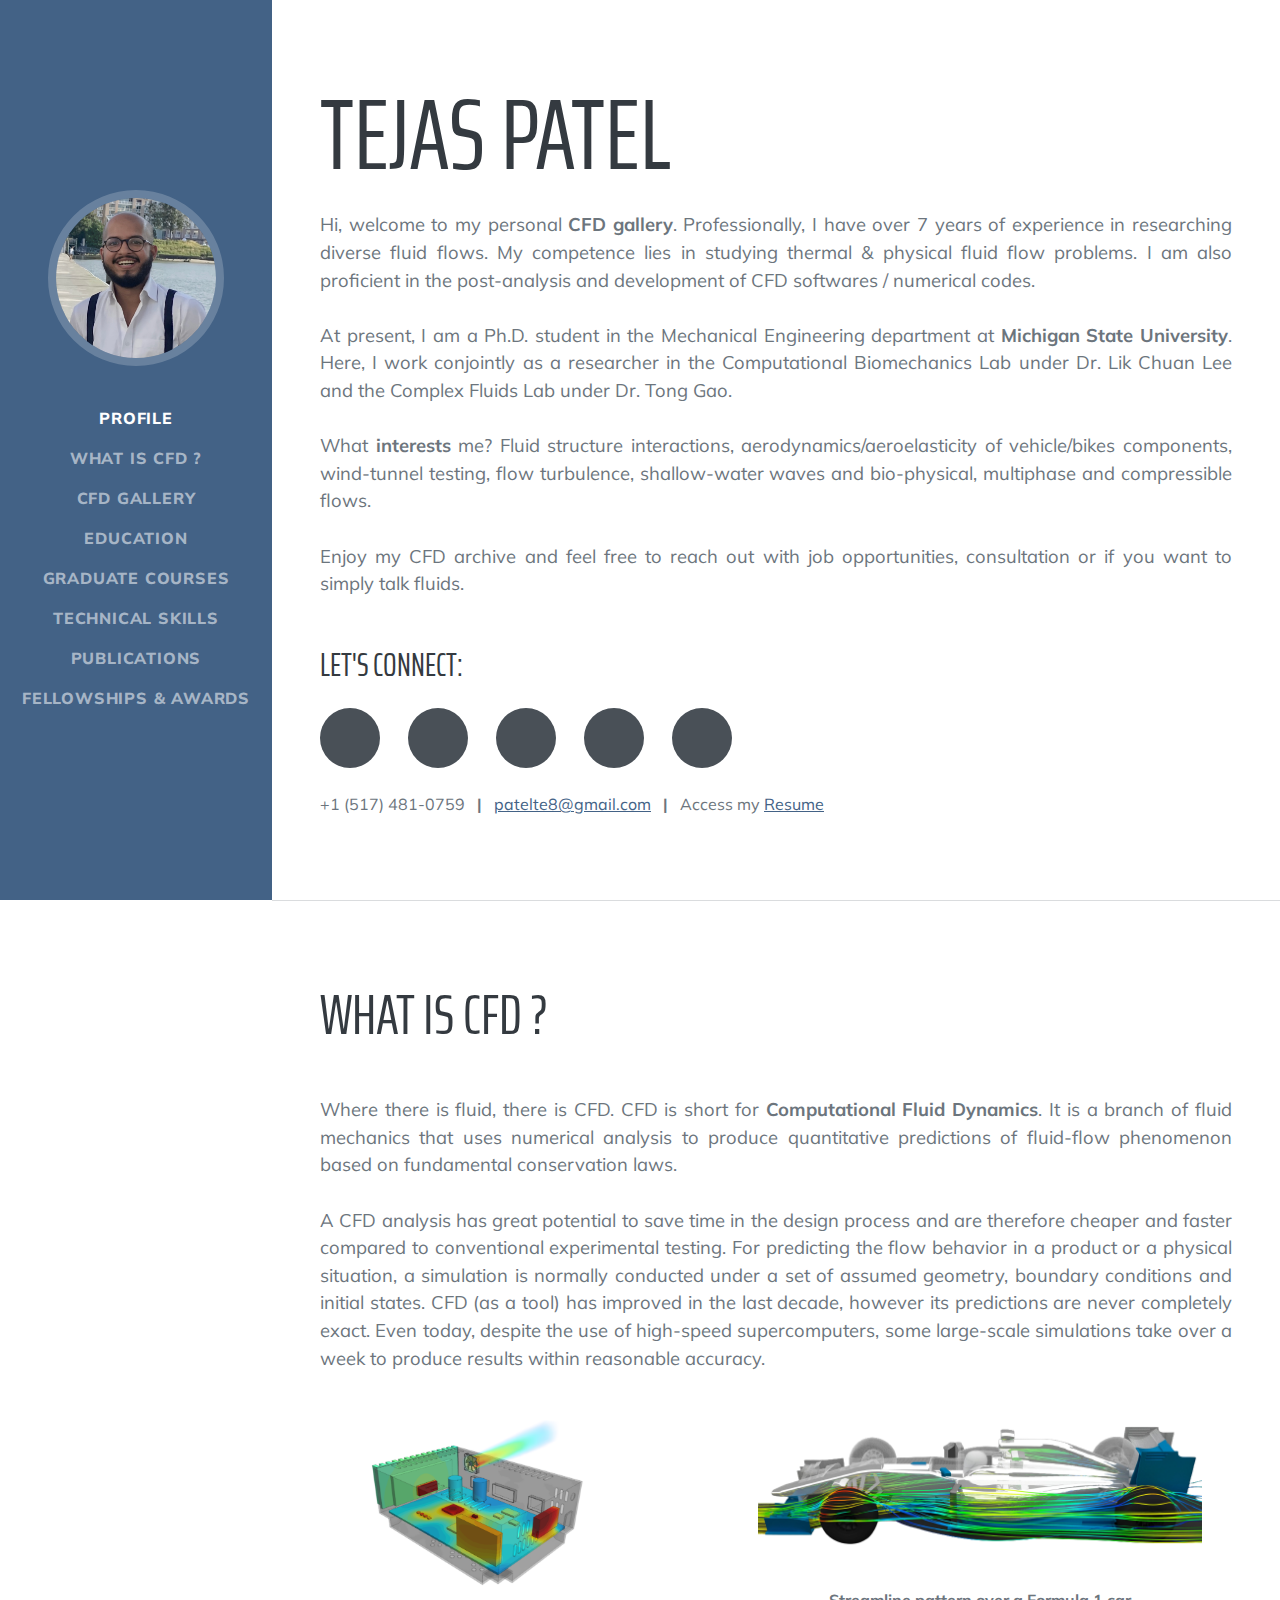
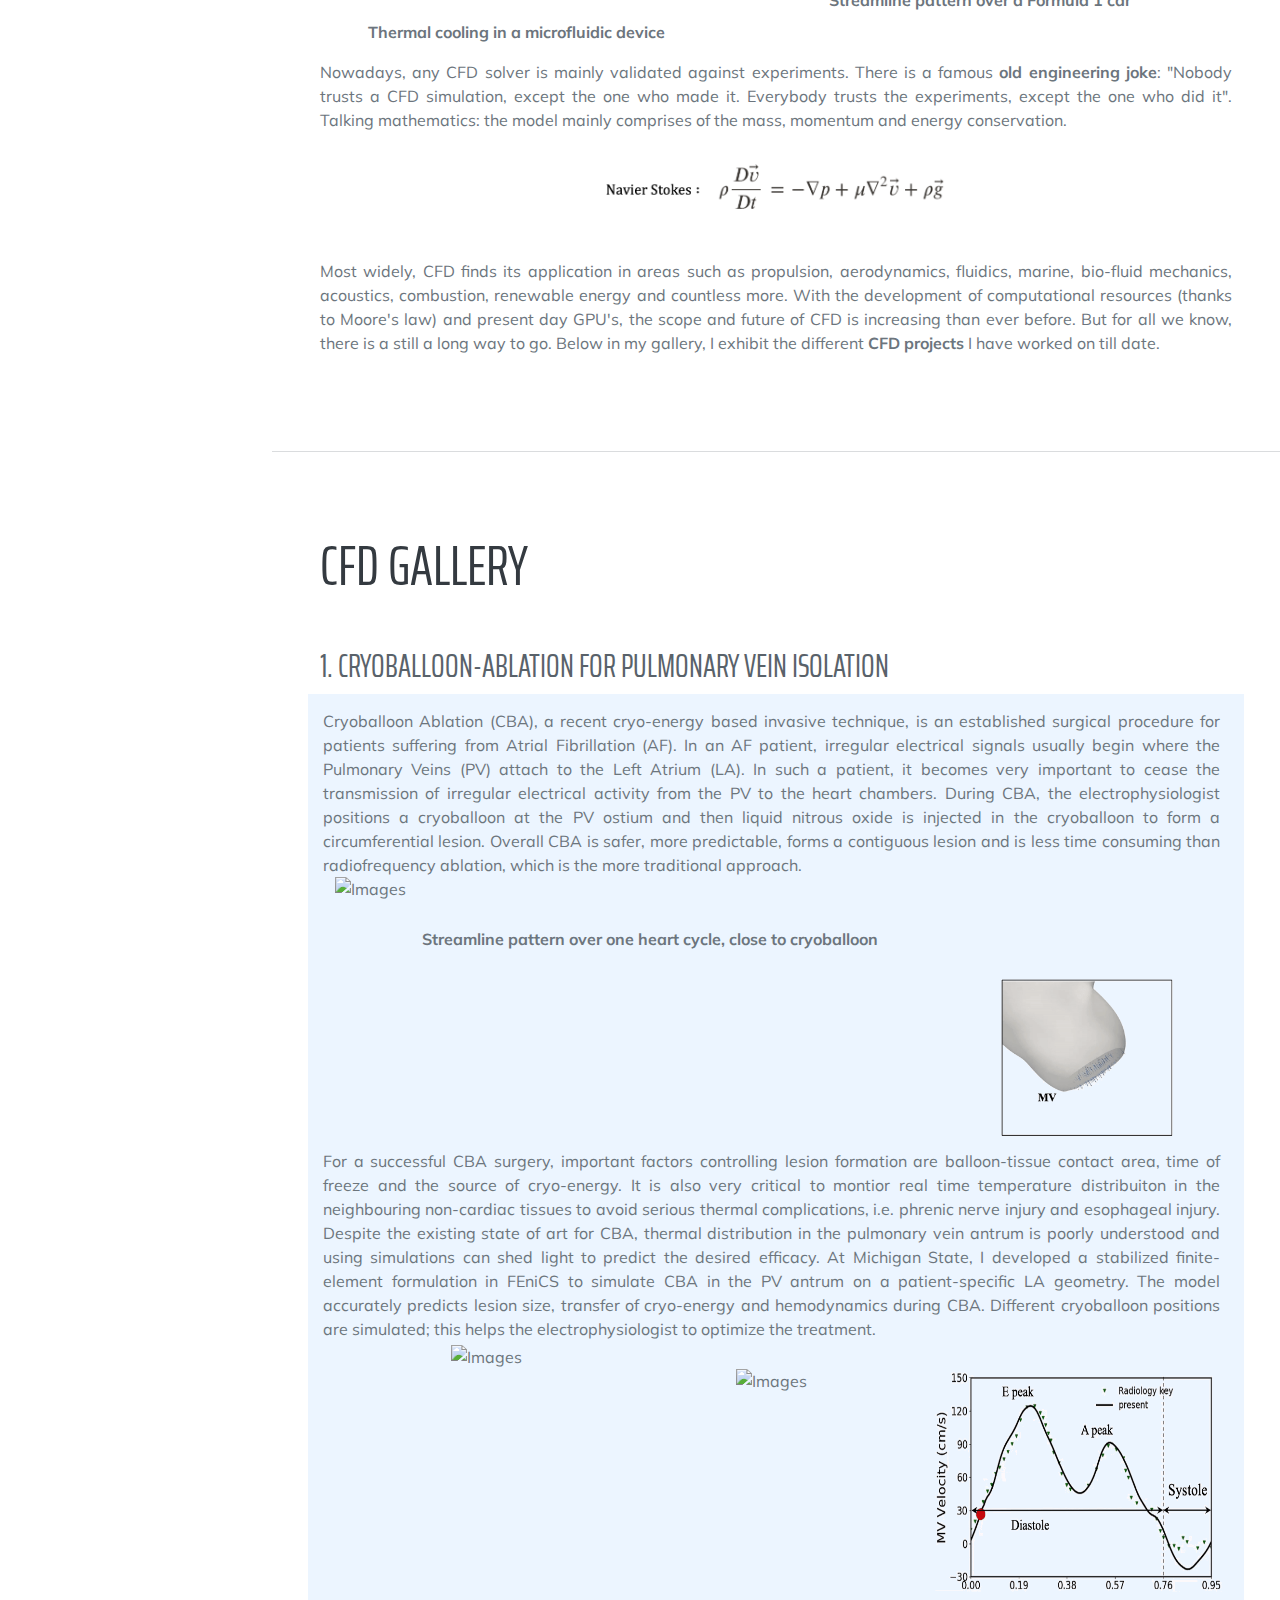
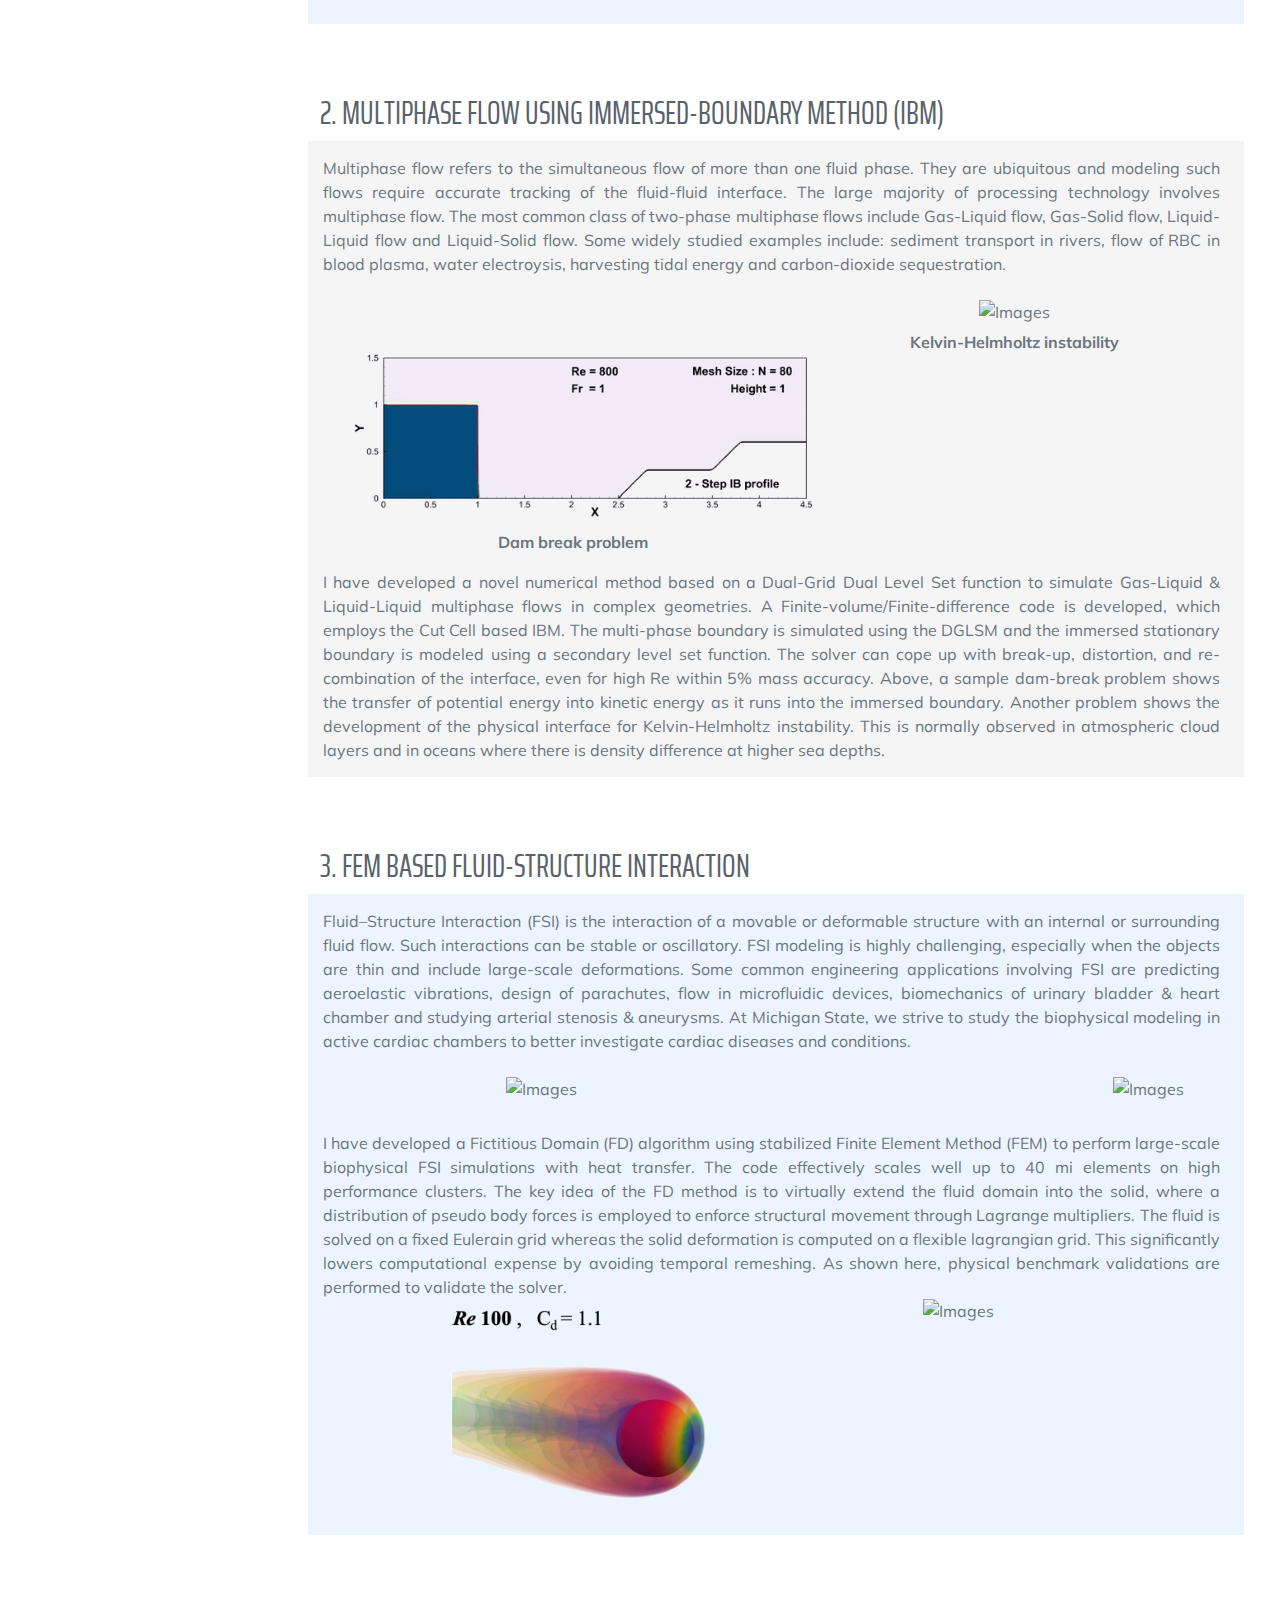
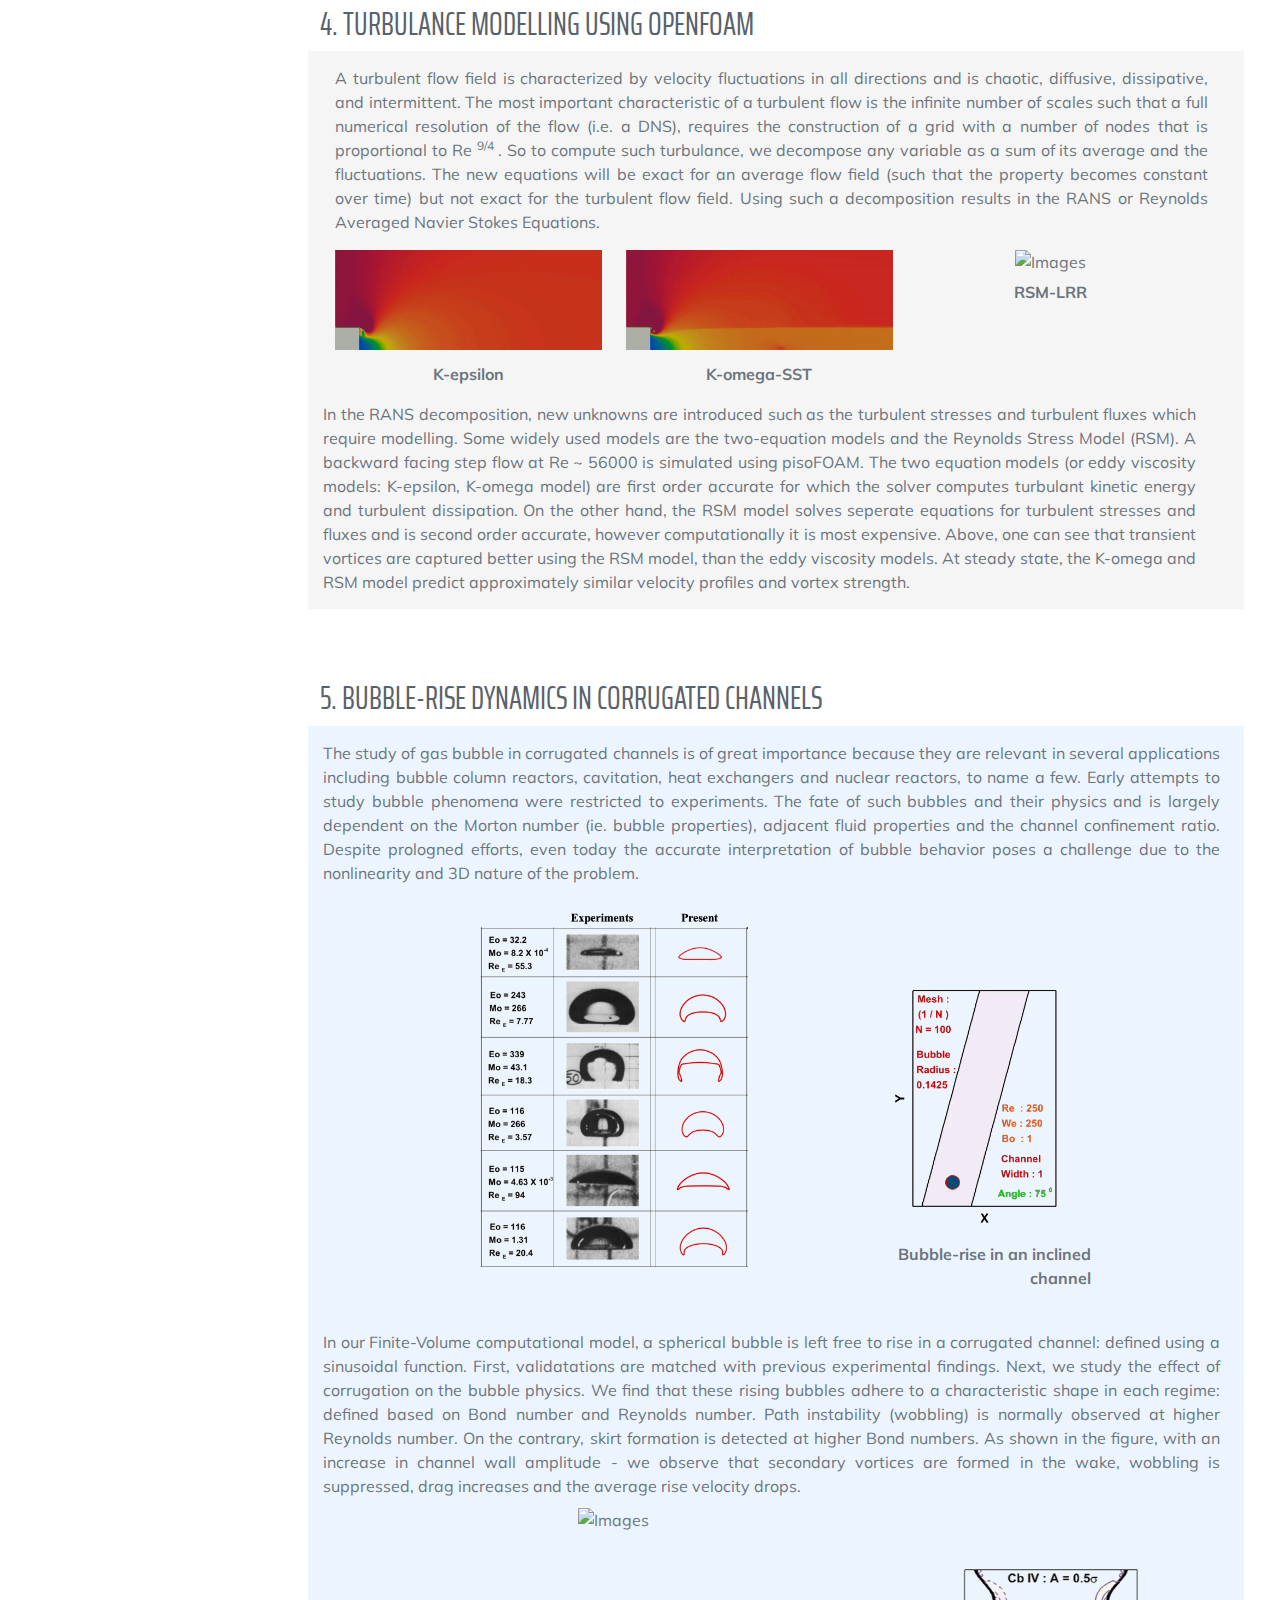
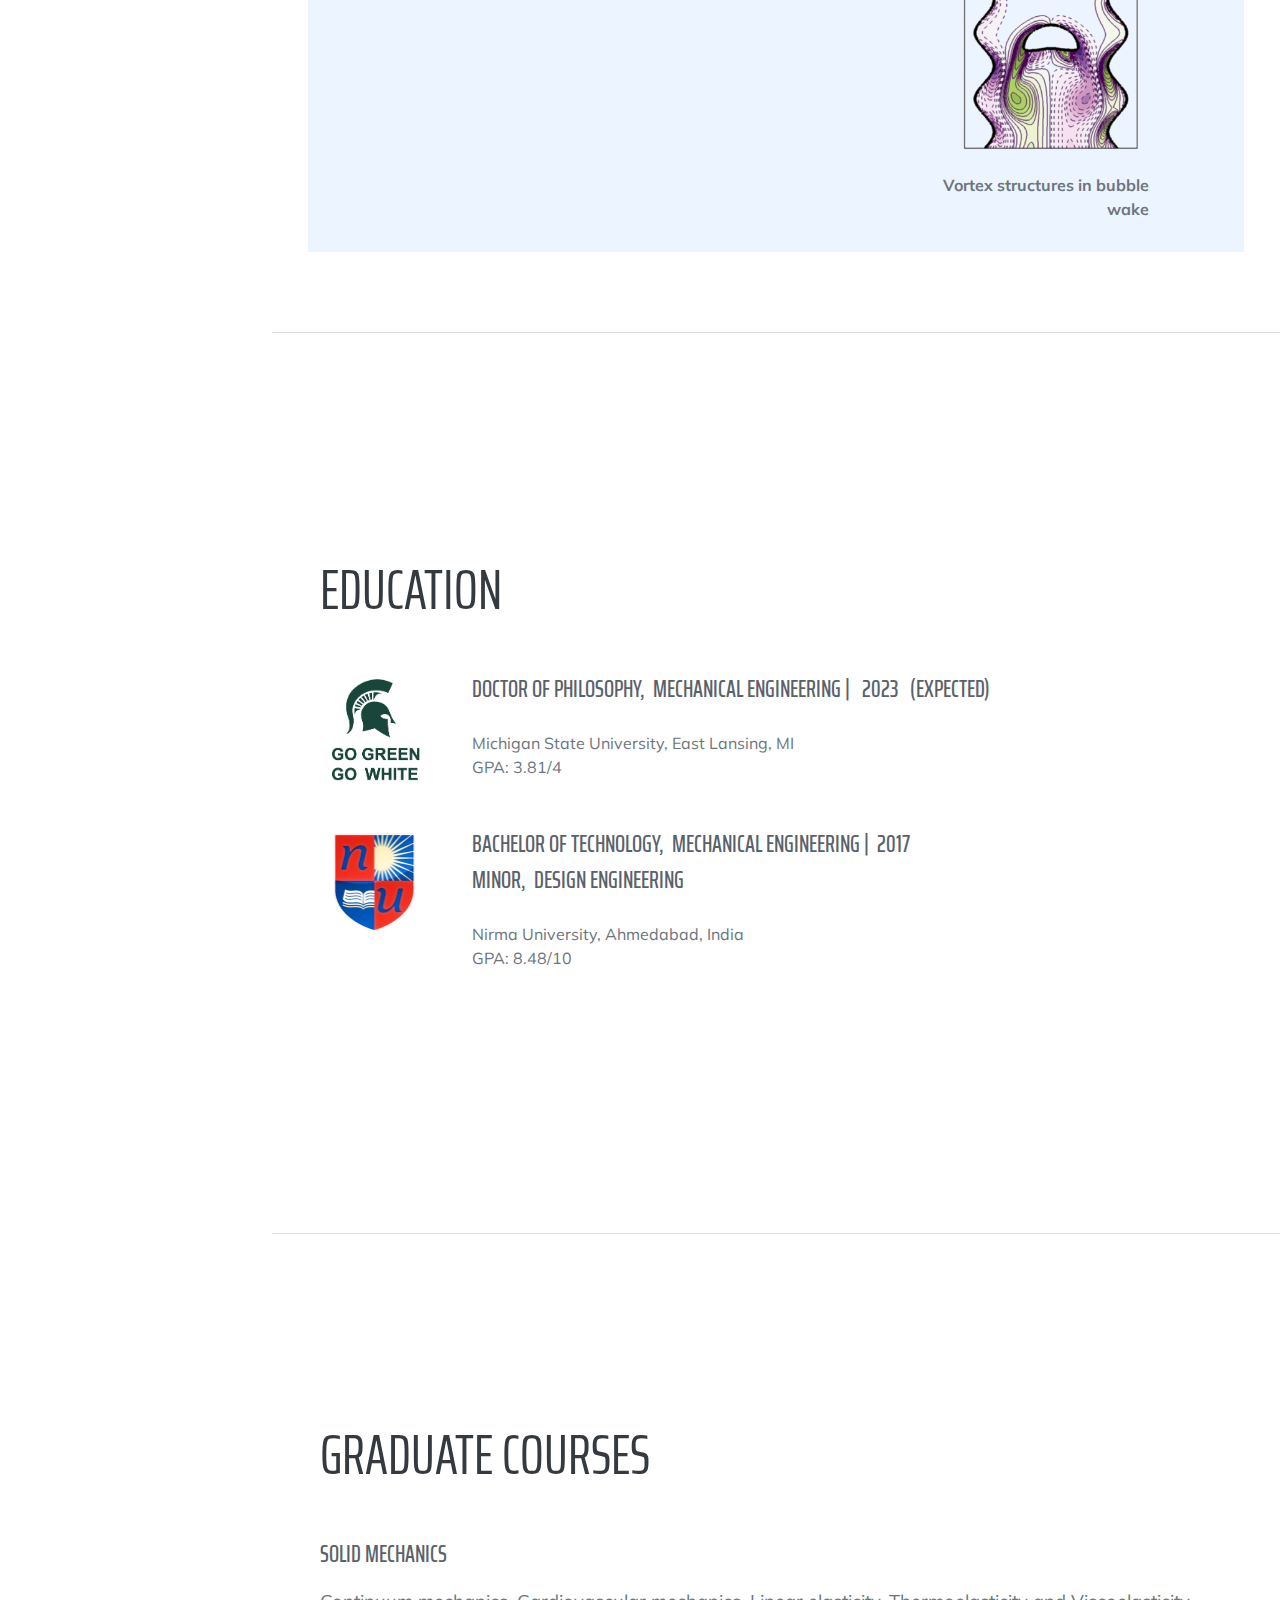
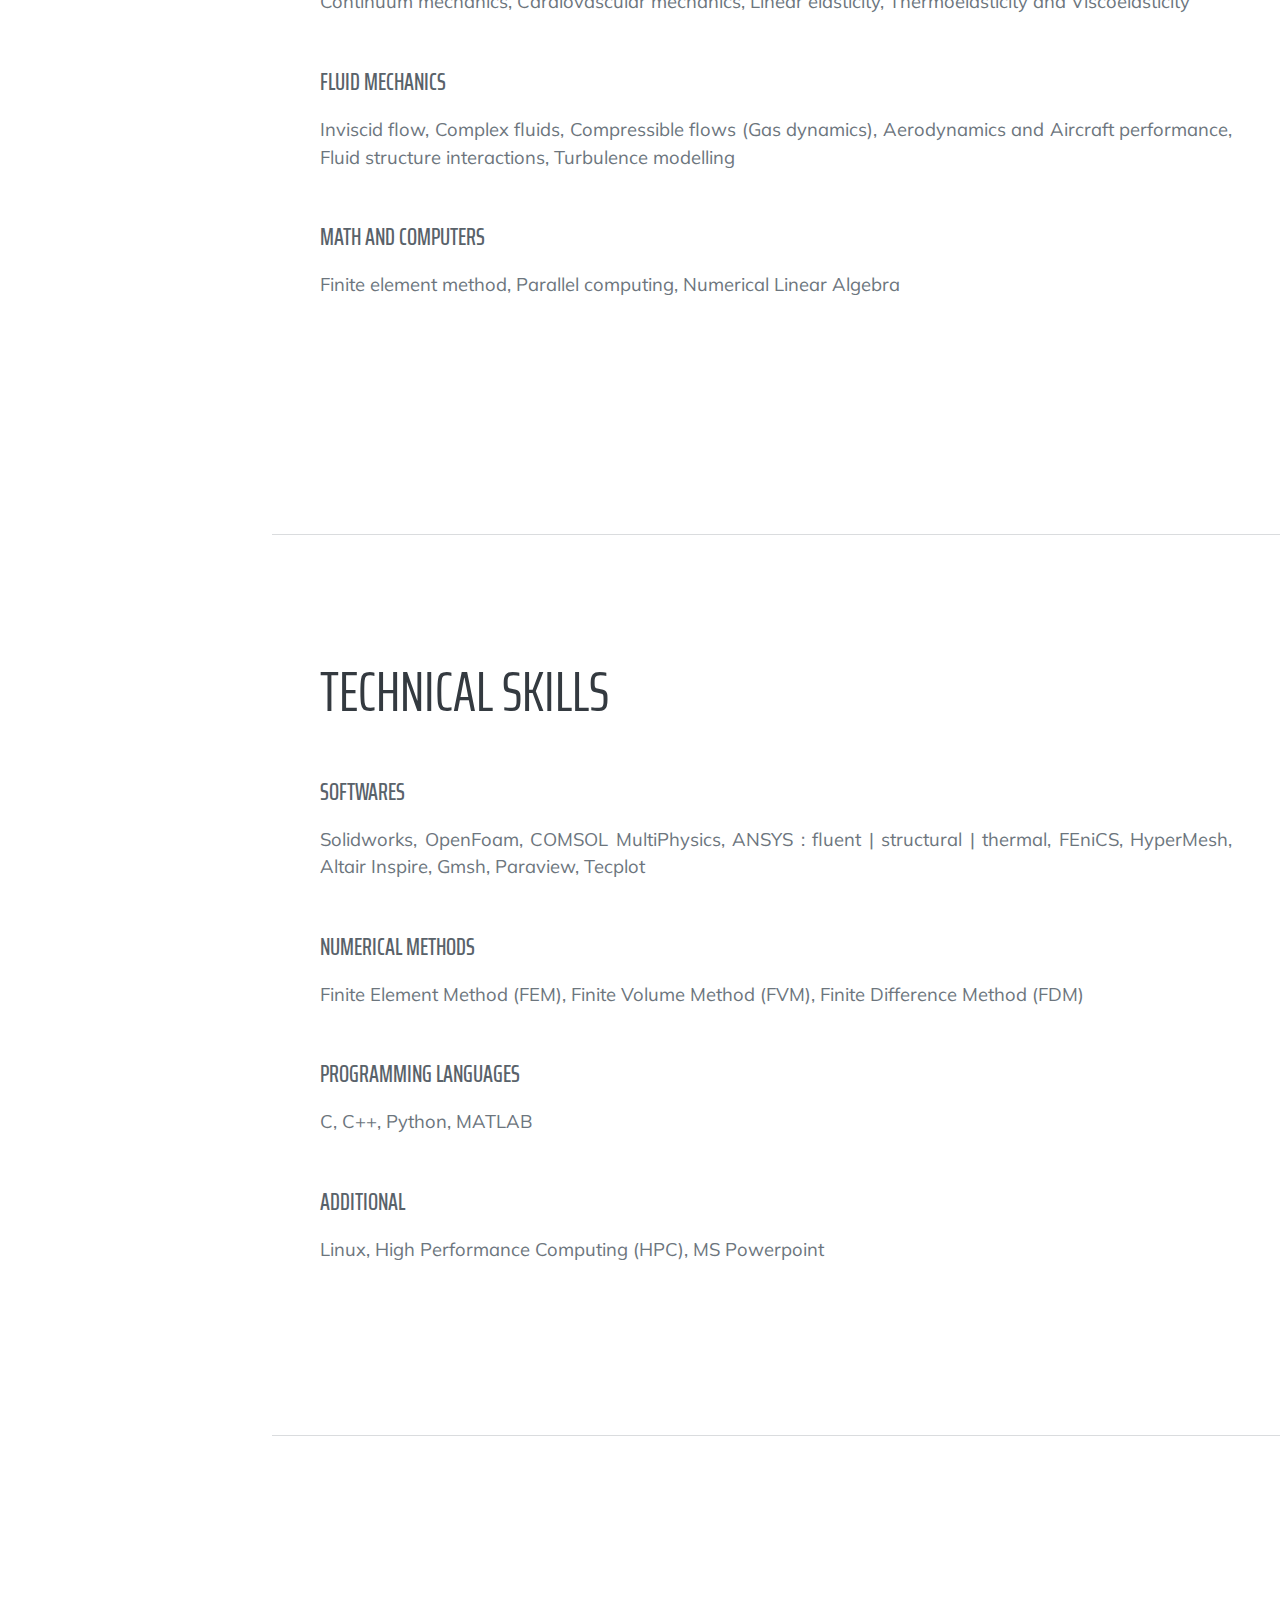
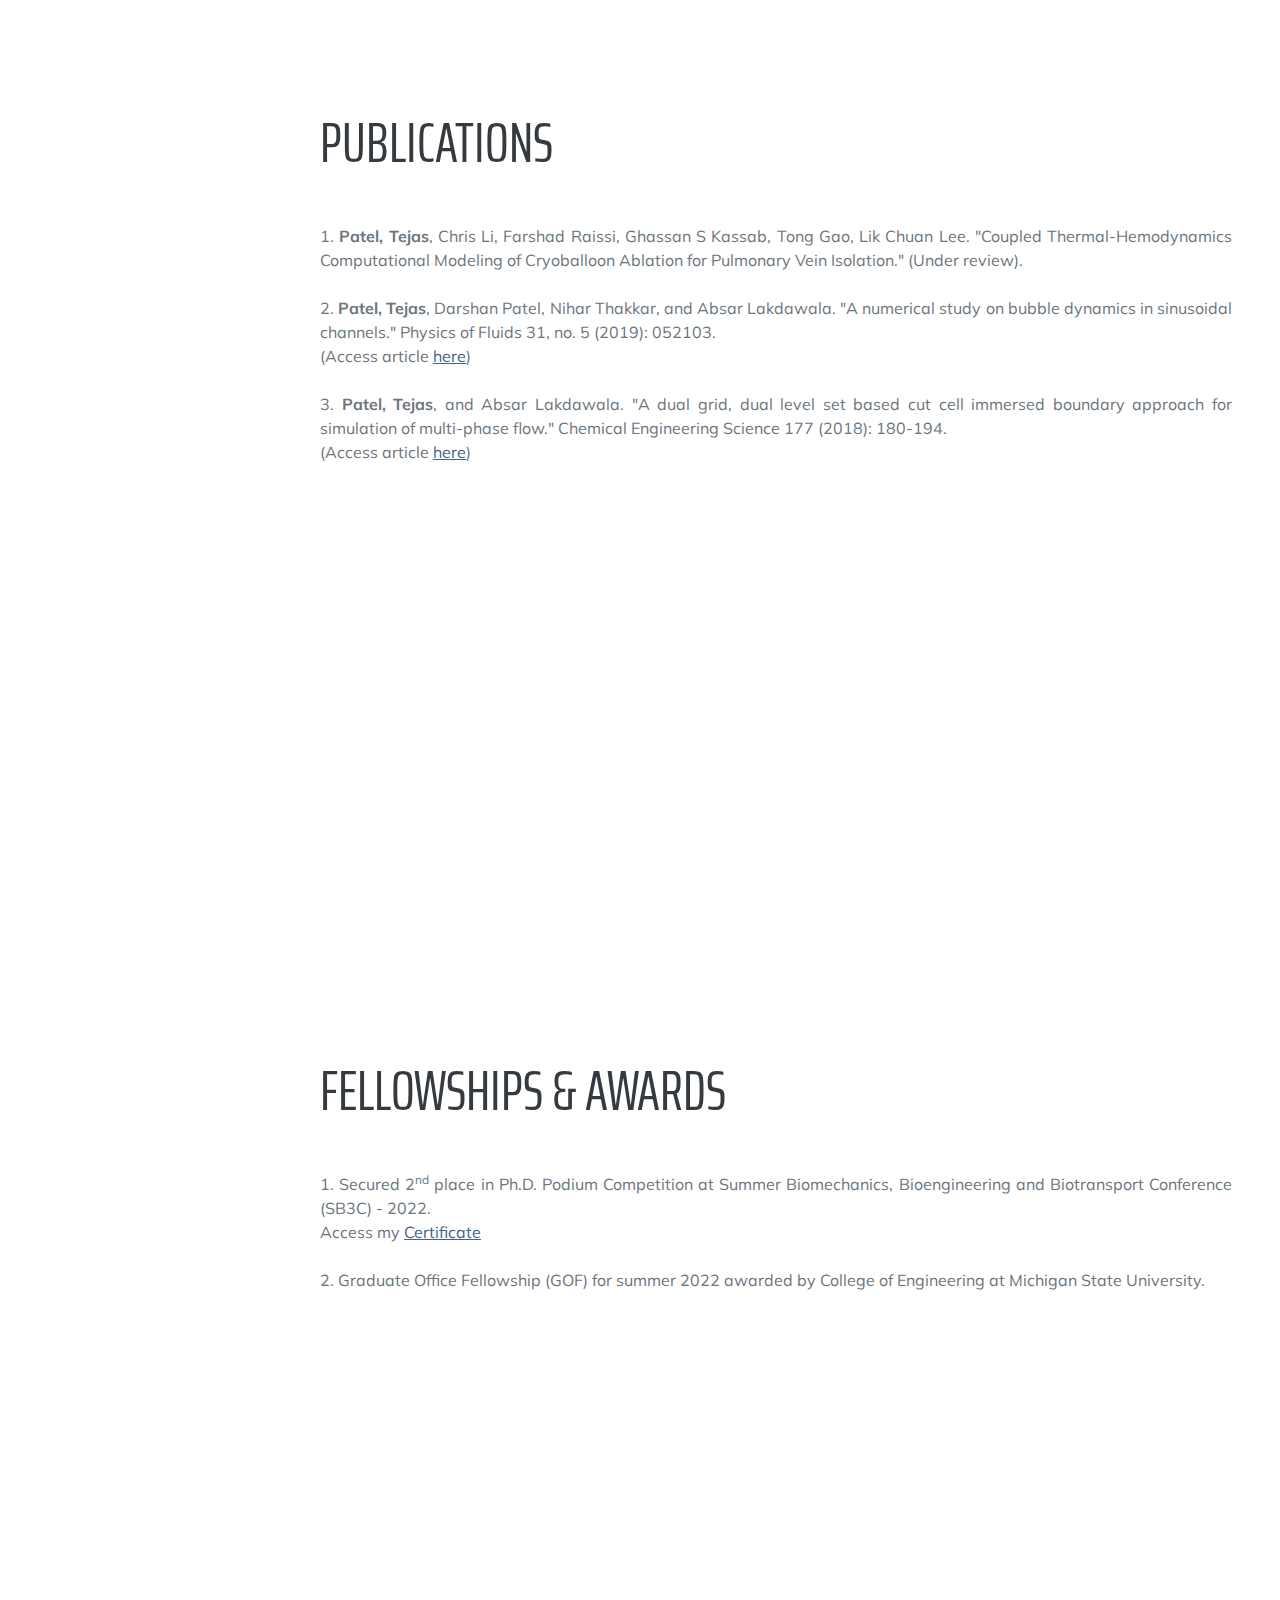
==== commit 4ad9cbd4: "Update index.html" ====
--- a/index.html
+++ b/index.html
@@ -299,10 +299,10 @@
                             <br><br>
                             <div class="row">                           
                                   <div class="col-md-6" style="text-align: center;">
-                                      <img src="assets/img/2.1.gif" class="responsive"  alt="Images"  style="width:85%">
-                                  </div>
-				  <div class="col-md-6 myformula111" style="text-align: center;">
-                                      <img src="assets/img/3.3.gif" class="responsive"  alt="Images"  style="width:80%">
+                                      <img src="assets/img/2.1.gif" class="responsive"  alt="Images"  style="width:105%">
+                                  </div>
+				  <div class="col-md-6 myformula111" style="text-align: right;">
+                                      <img src="assets/img/3.3.gif" class="responsive"  alt="Images"  style="width:81%">
                                   </div>  
                               </div>
 
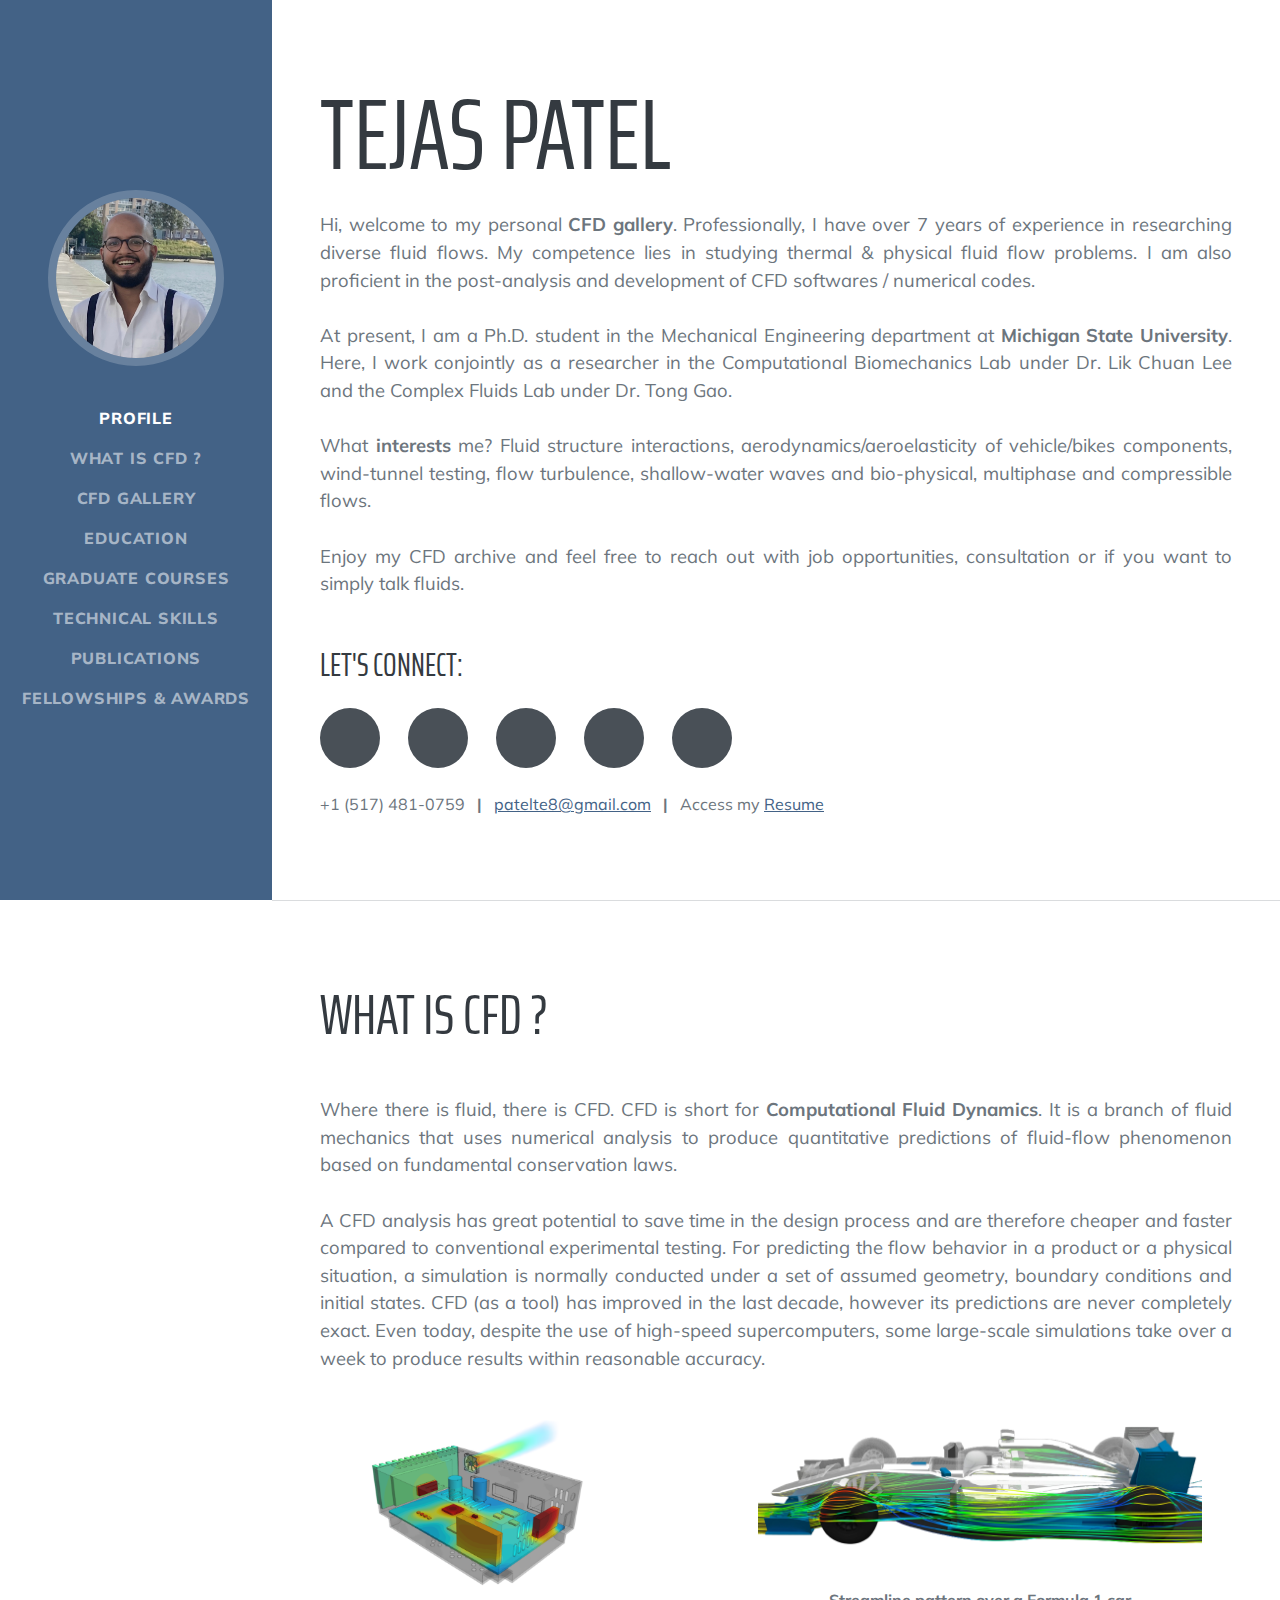
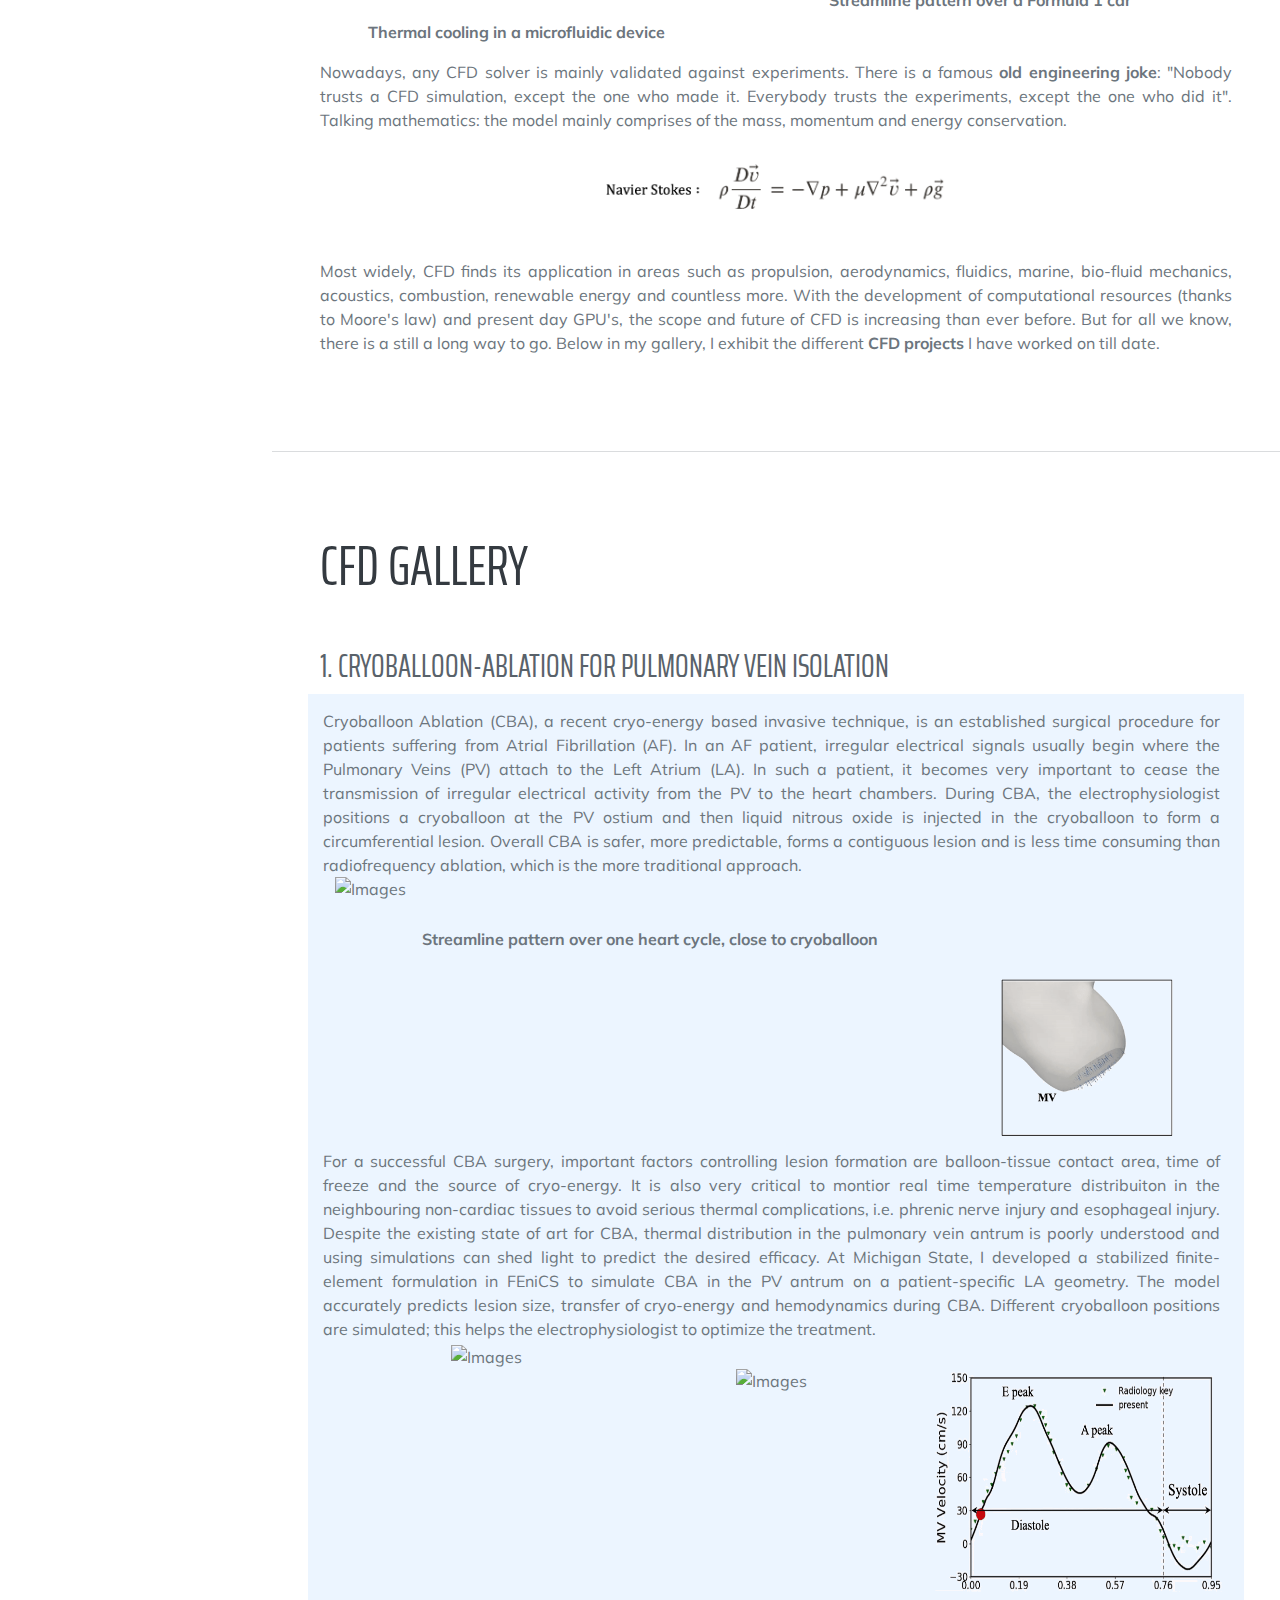
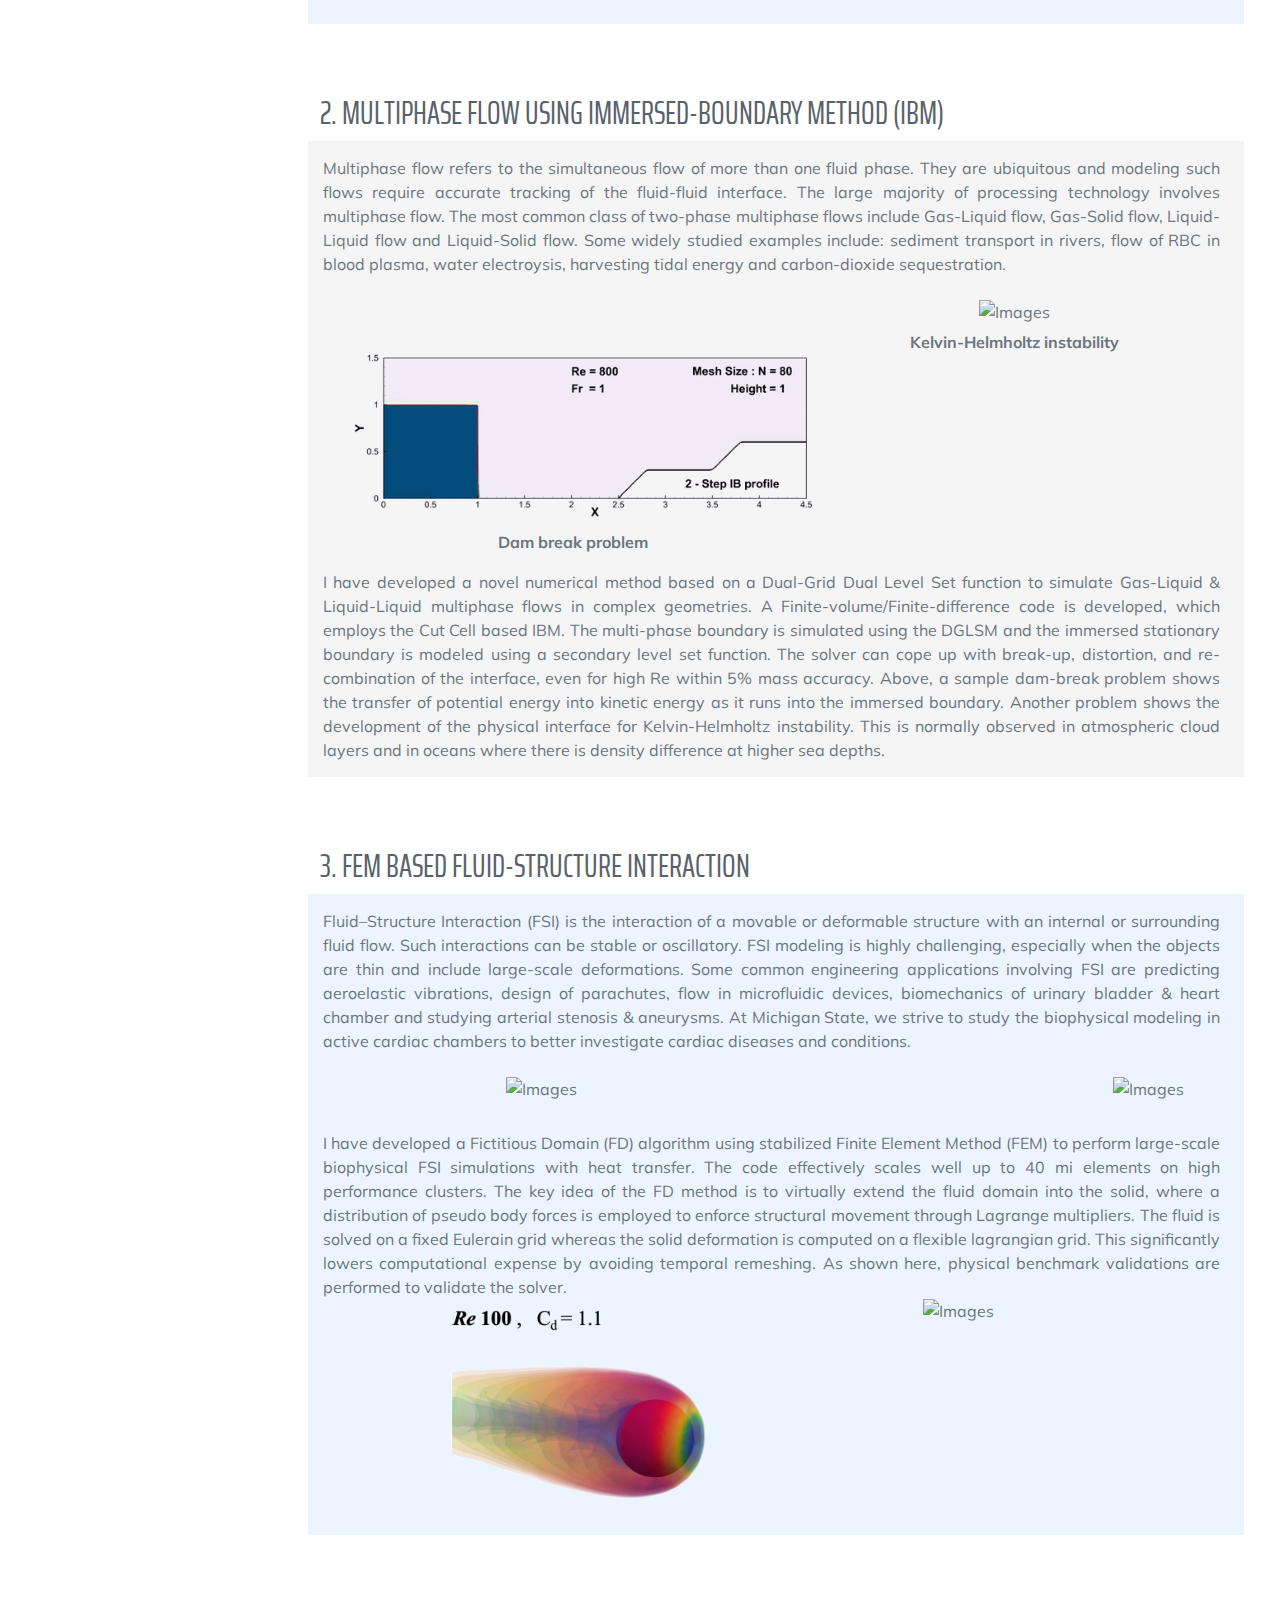
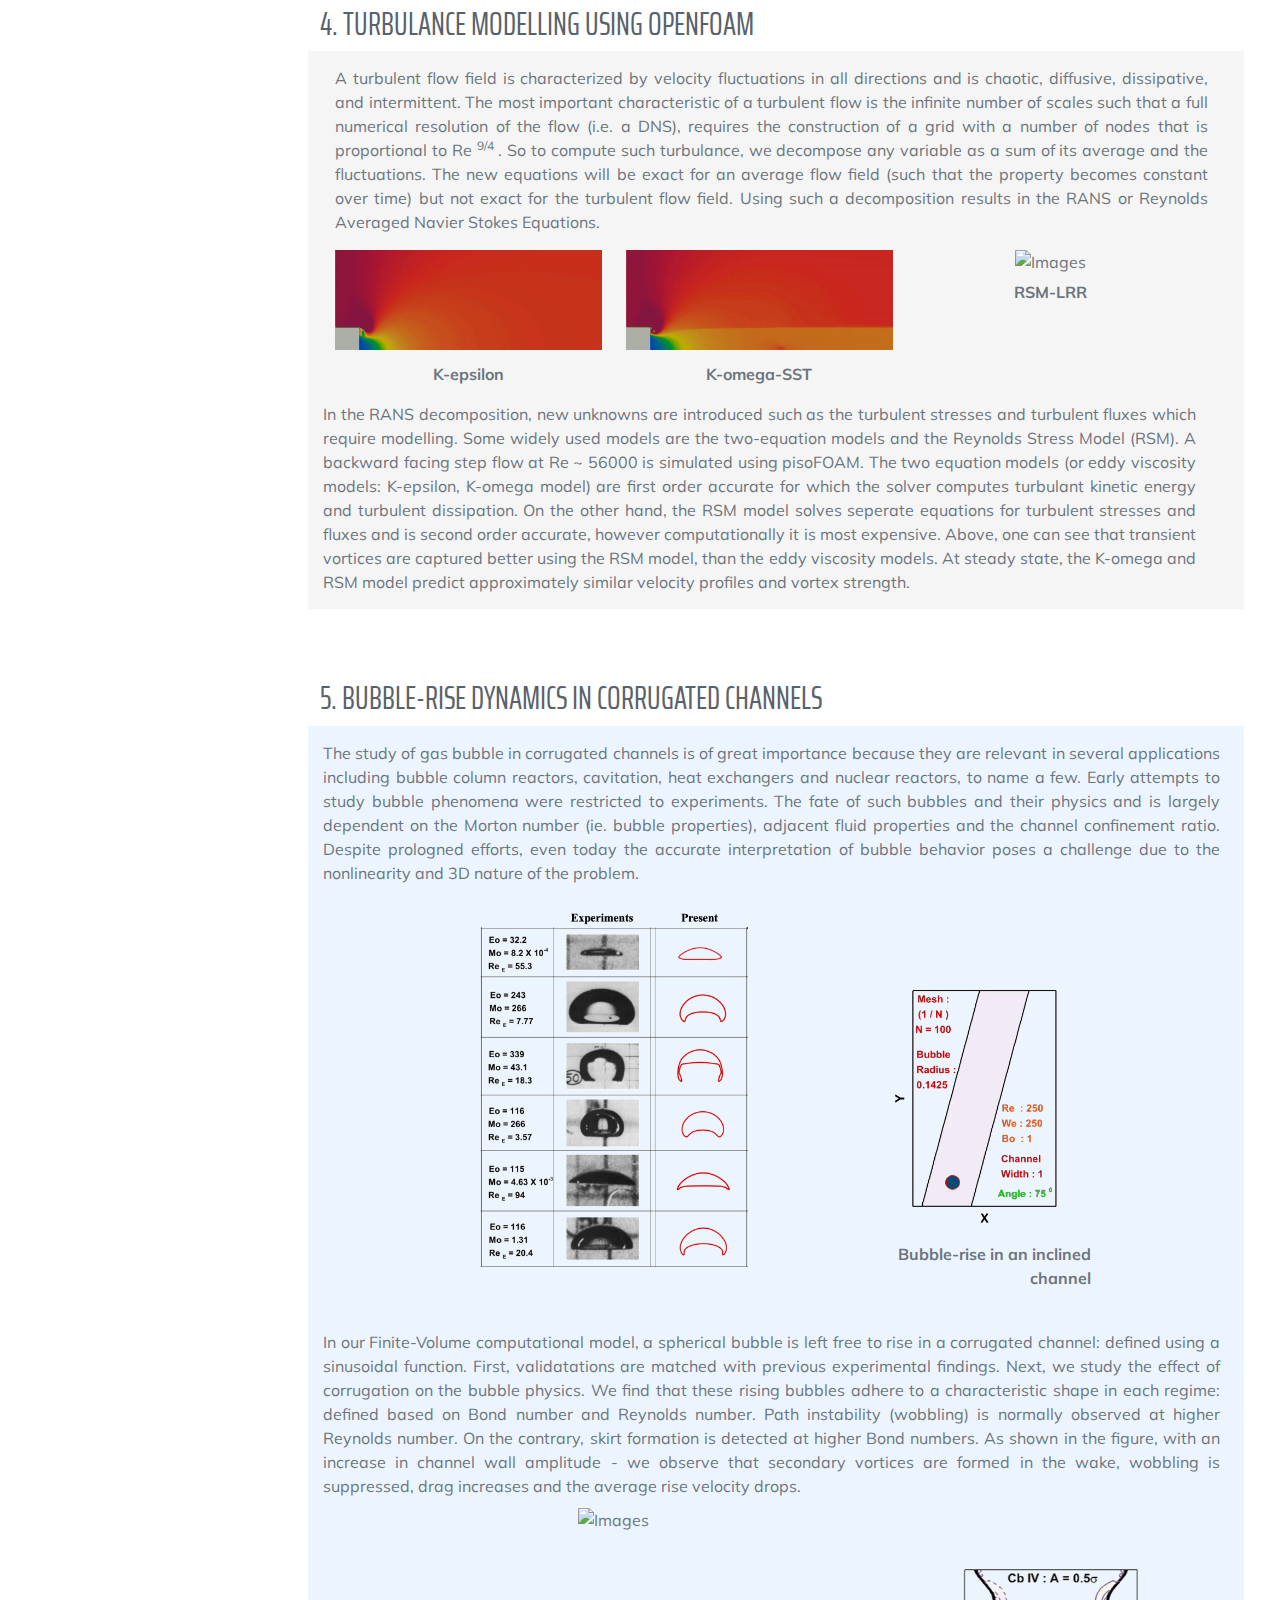
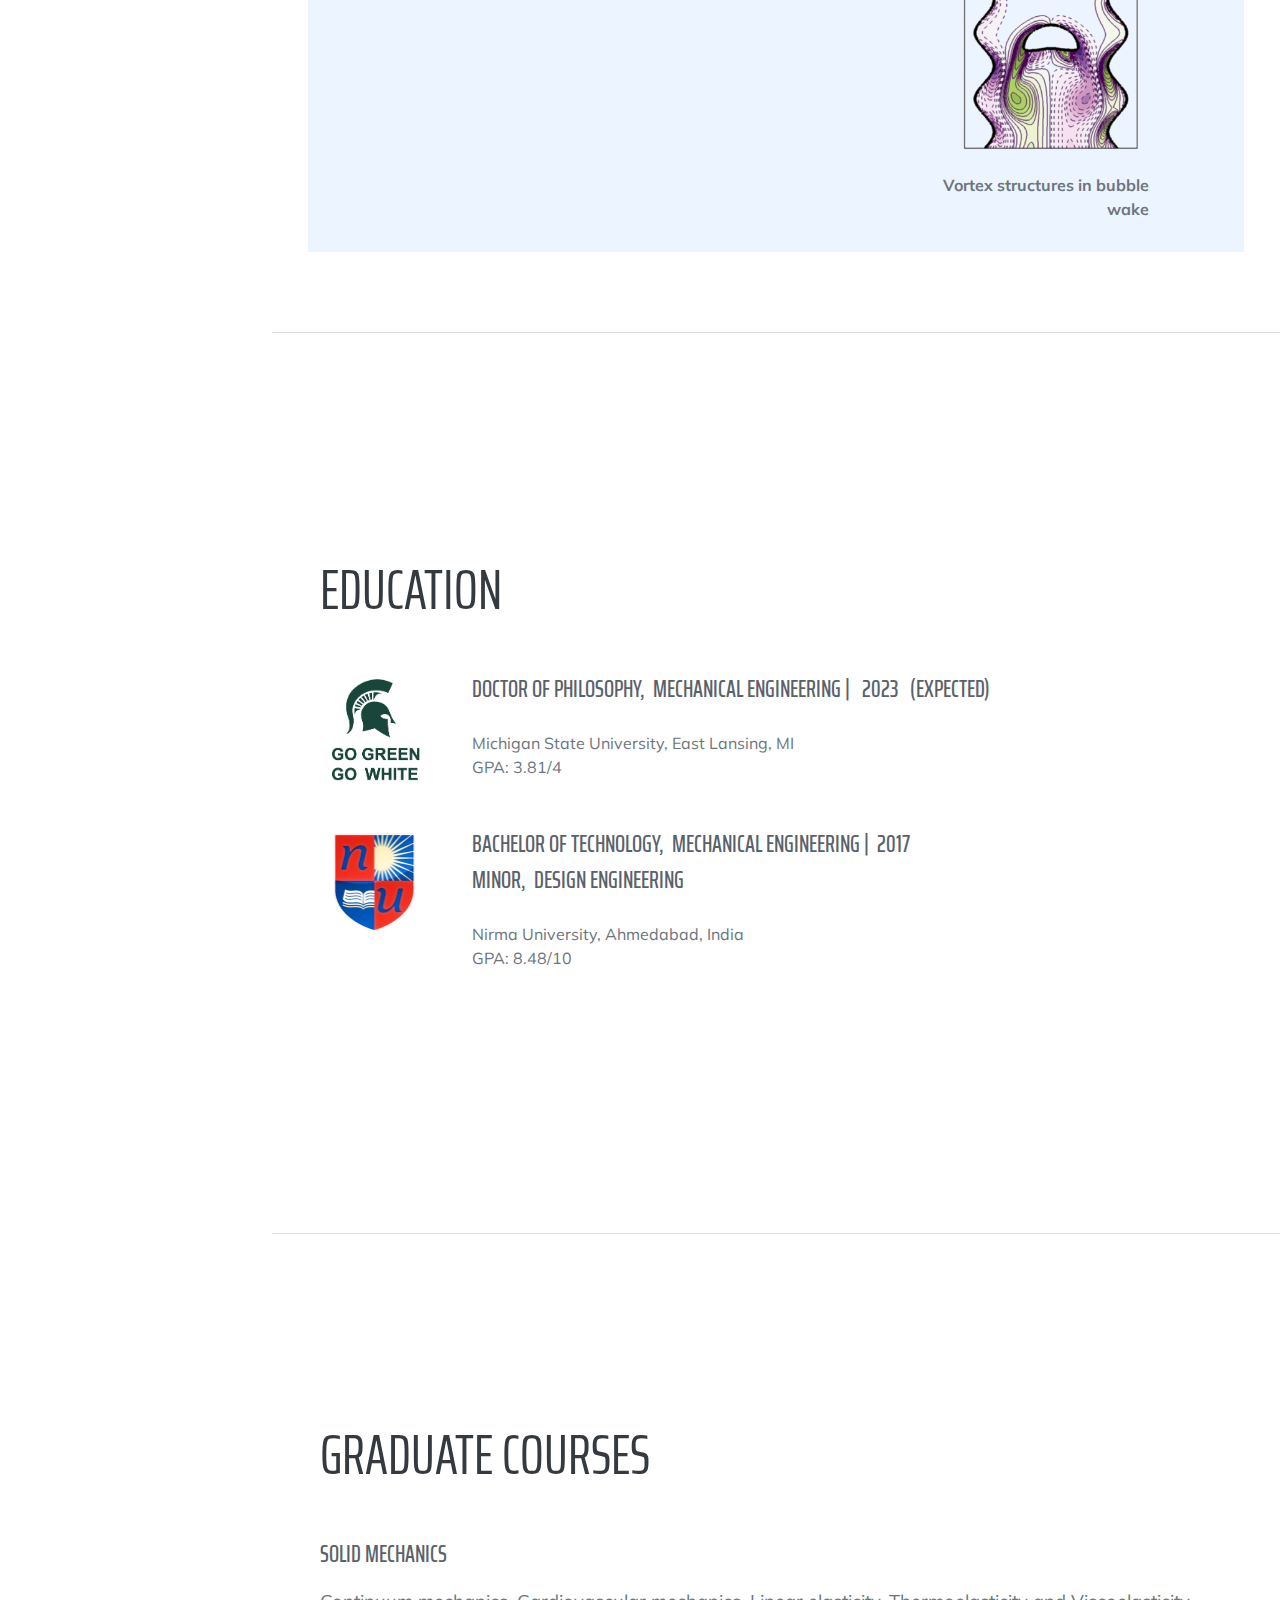
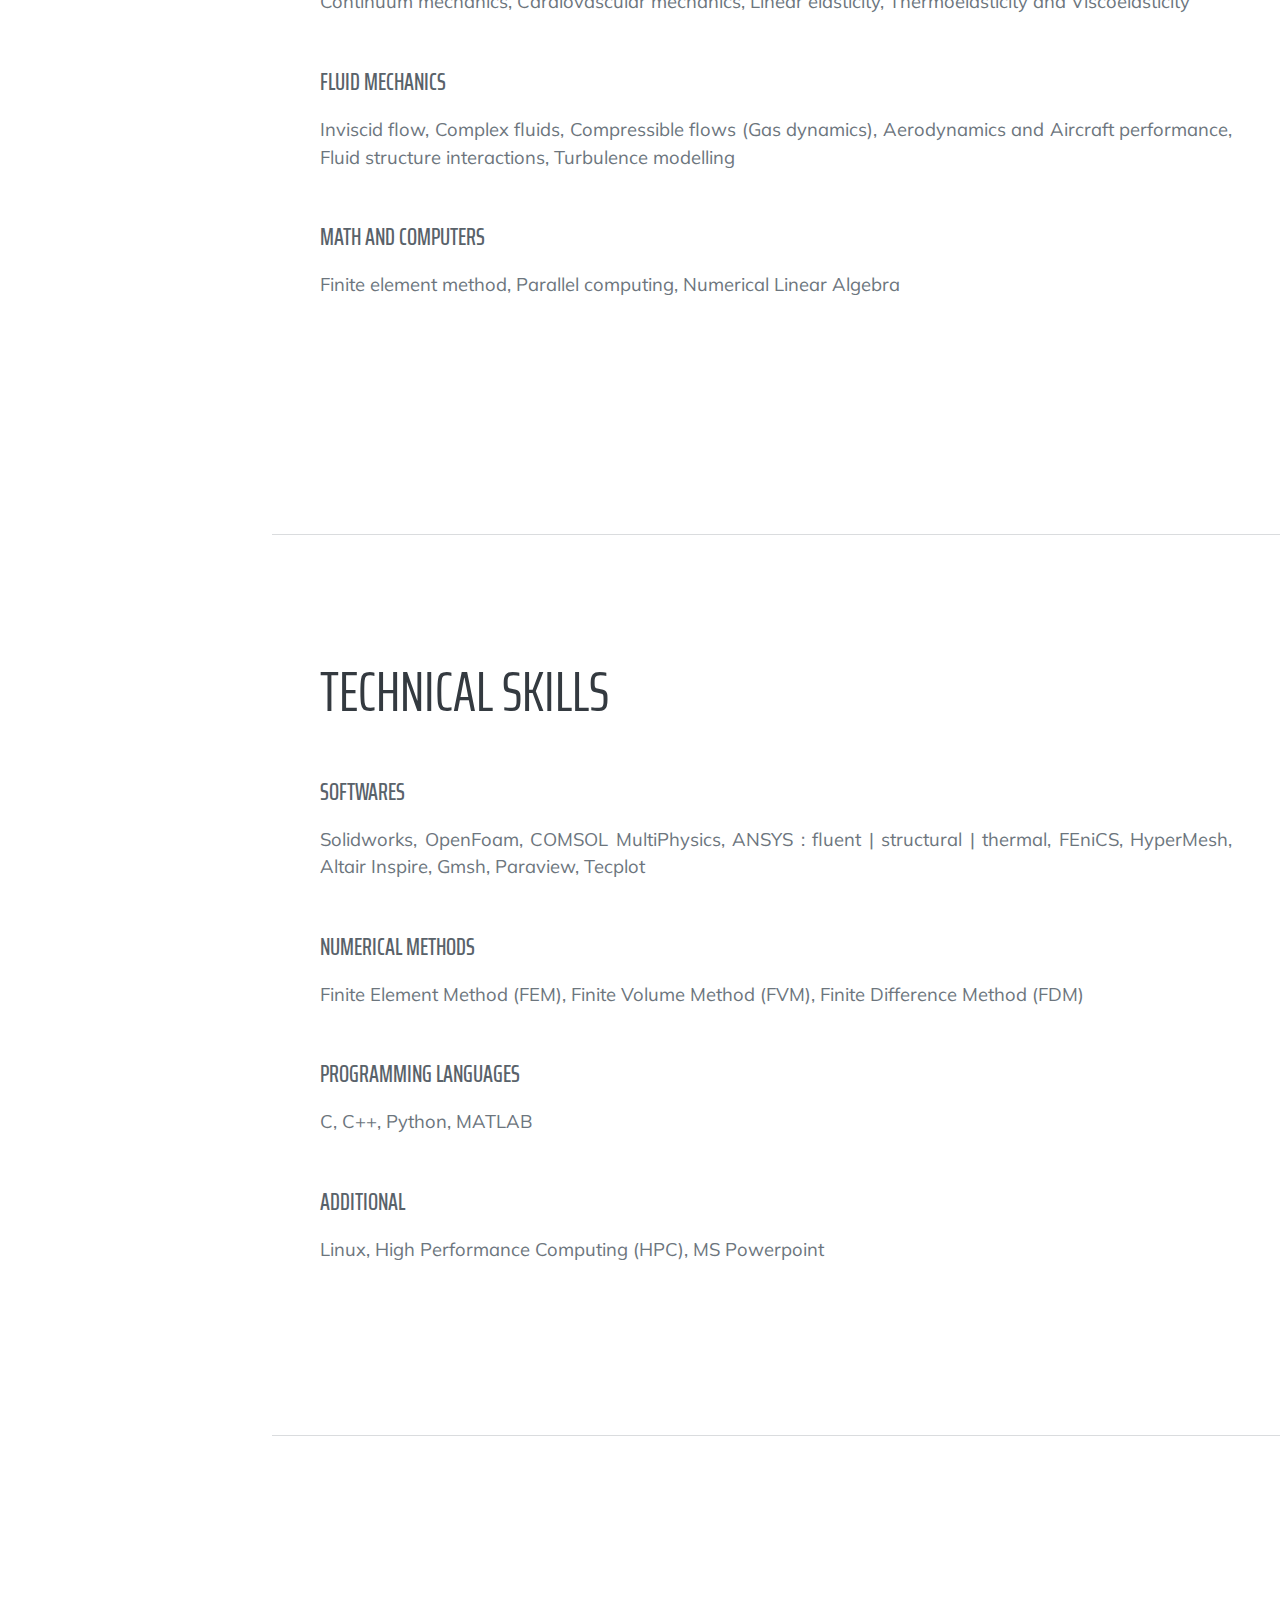
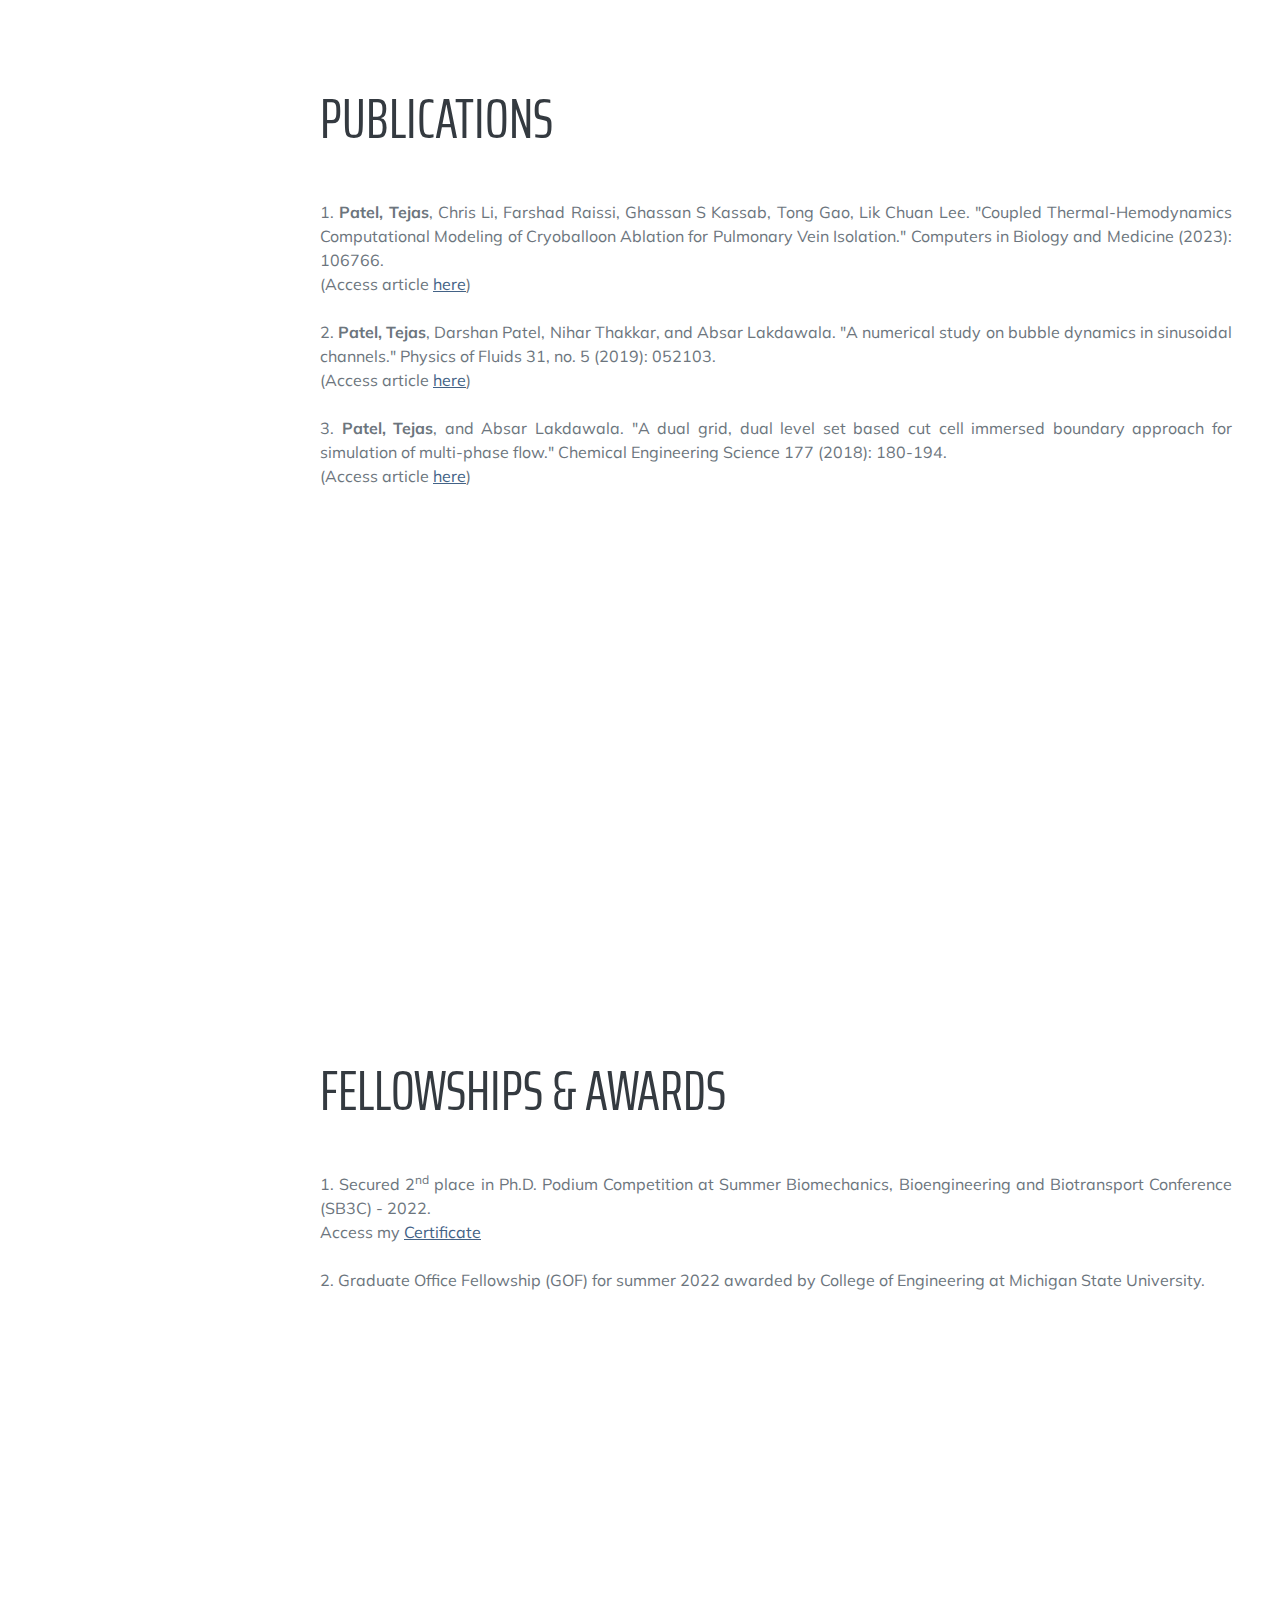
==== commit bf2bbe0c: "Update index.html" ====
--- a/index.html
+++ b/index.html
@@ -611,8 +611,8 @@
             <section class="resume-section" id="publications">
                 <div class="resume-section-content">
                     <h2 class="mb-5">Publications</h2>
-                    <p class="mb-0">1. <b>Patel, Tejas</b>, Chris Li, Farshad Raissi, Ghassan S Kassab, Tong Gao, Lik Chuan Lee. "Coupled Thermal-Hemodynamics Computational Modeling of Cryoballoon Ablation for Pulmonary Vein Isolation." (Under review).
-                      <br> 
+                    <p class="mb-0">1. <b>Patel, Tejas</b>, Chris Li, Farshad Raissi, Ghassan S Kassab, Tong Gao, Lik Chuan Lee. "Coupled Thermal-Hemodynamics Computational Modeling of Cryoballoon Ablation for Pulmonary Vein Isolation." Computers in Biology and Medicine (2023): 106766.
+                      <br> (Access article <u><a href="https://doi.org/10.1016/j.compbiomed.2023.106766">here</a></u>)
                     </p>
                     <br/>
 
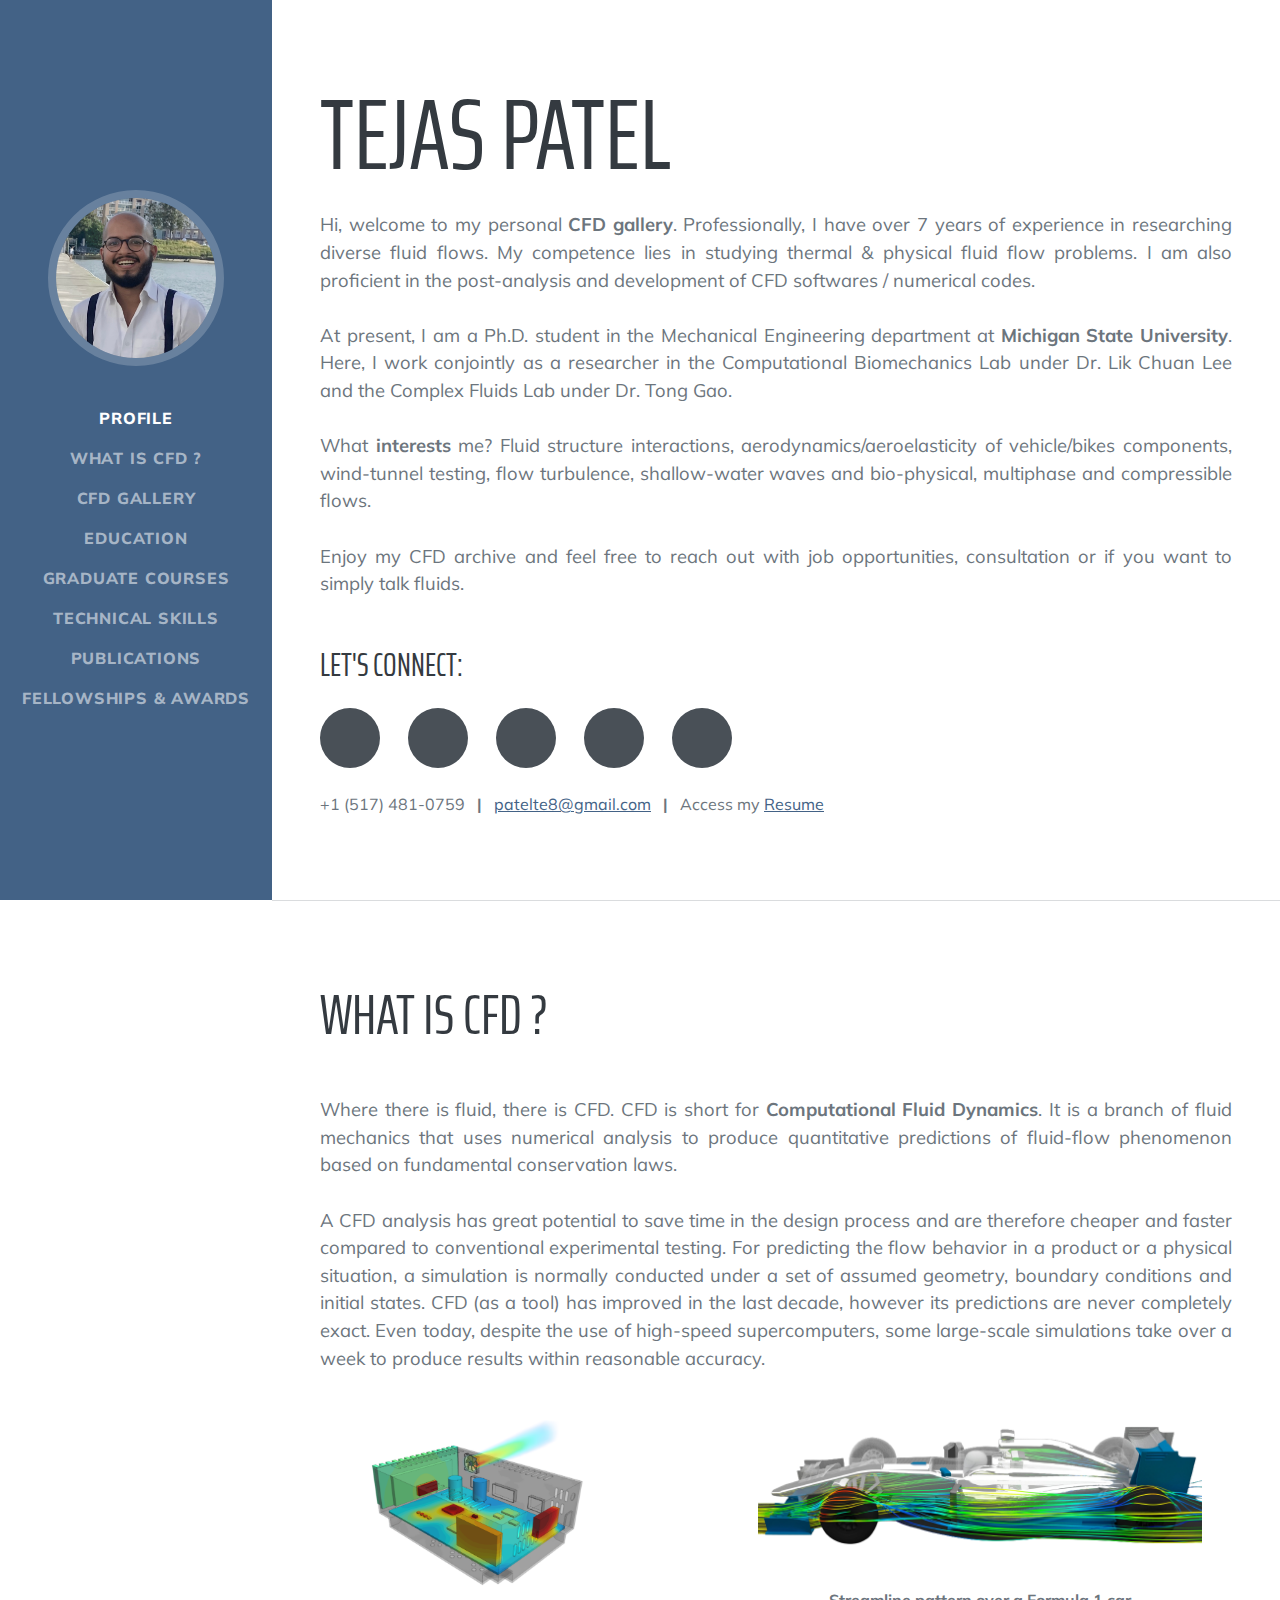
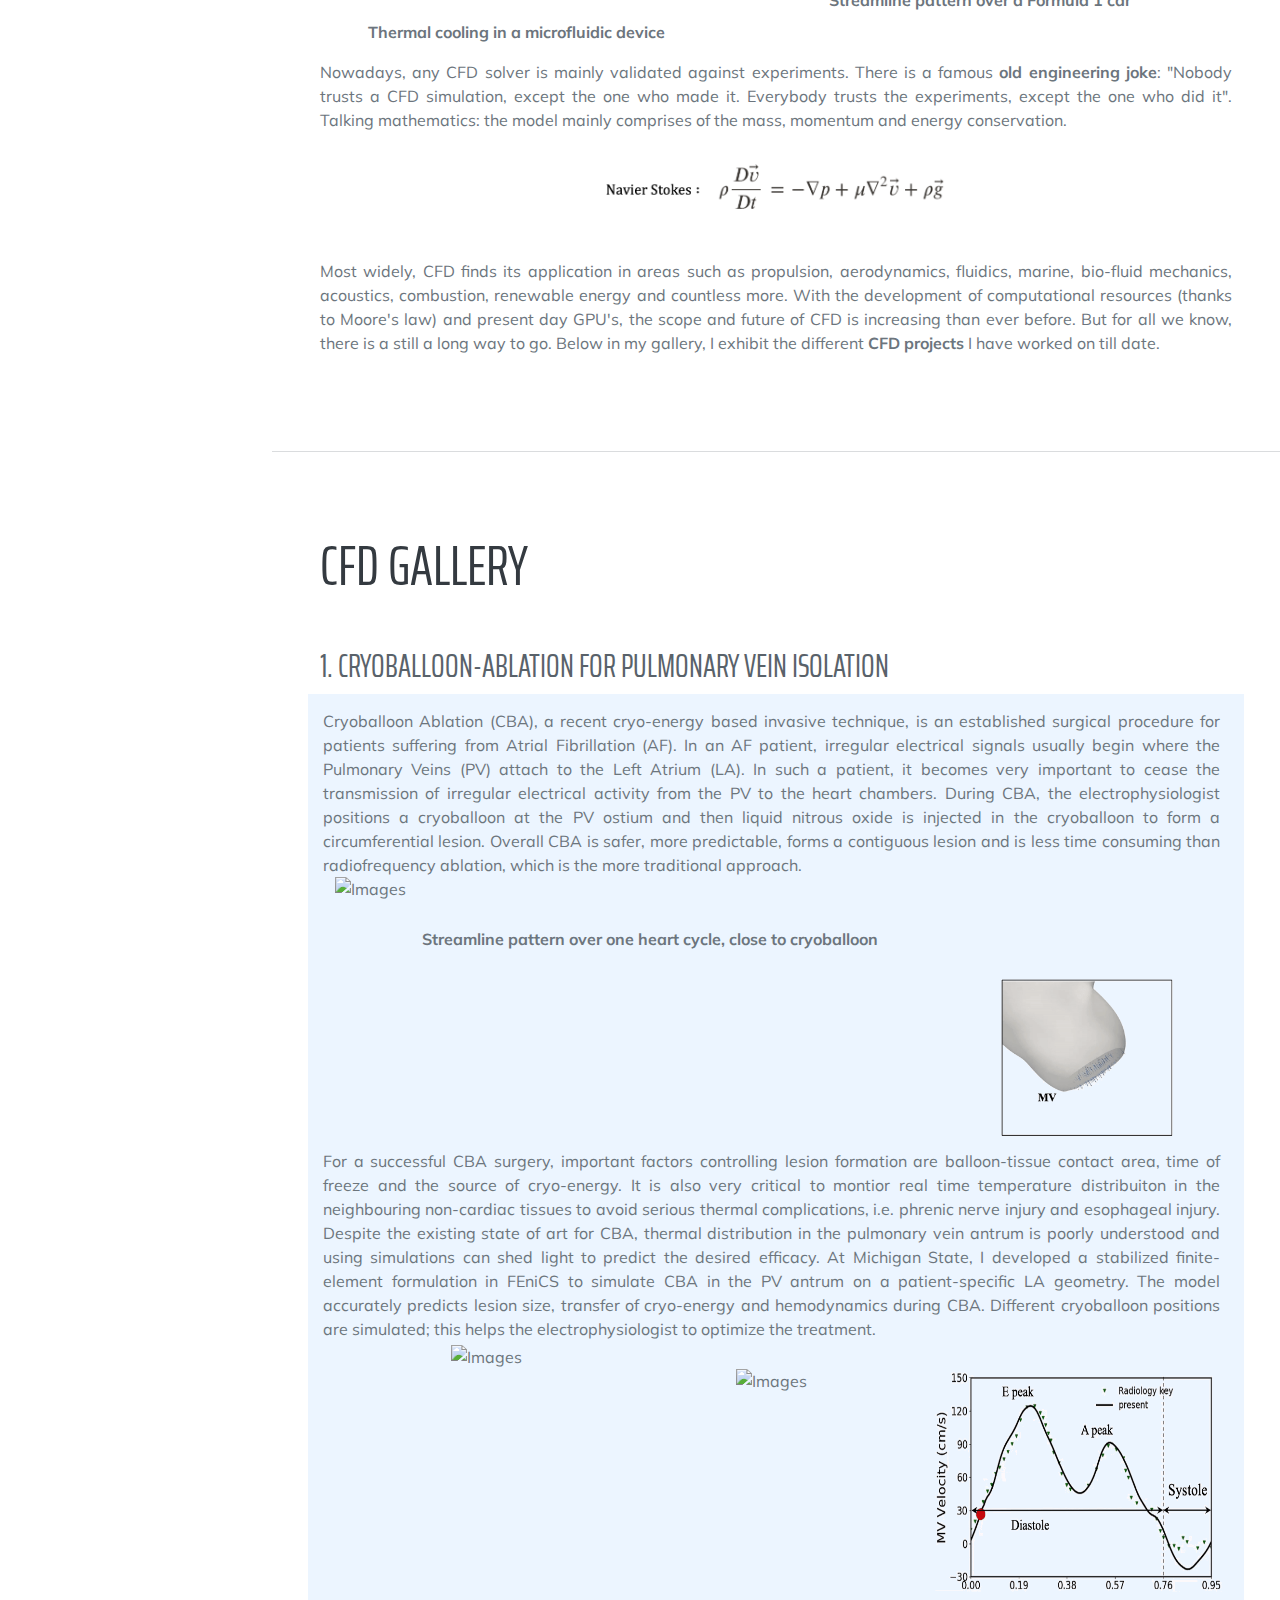
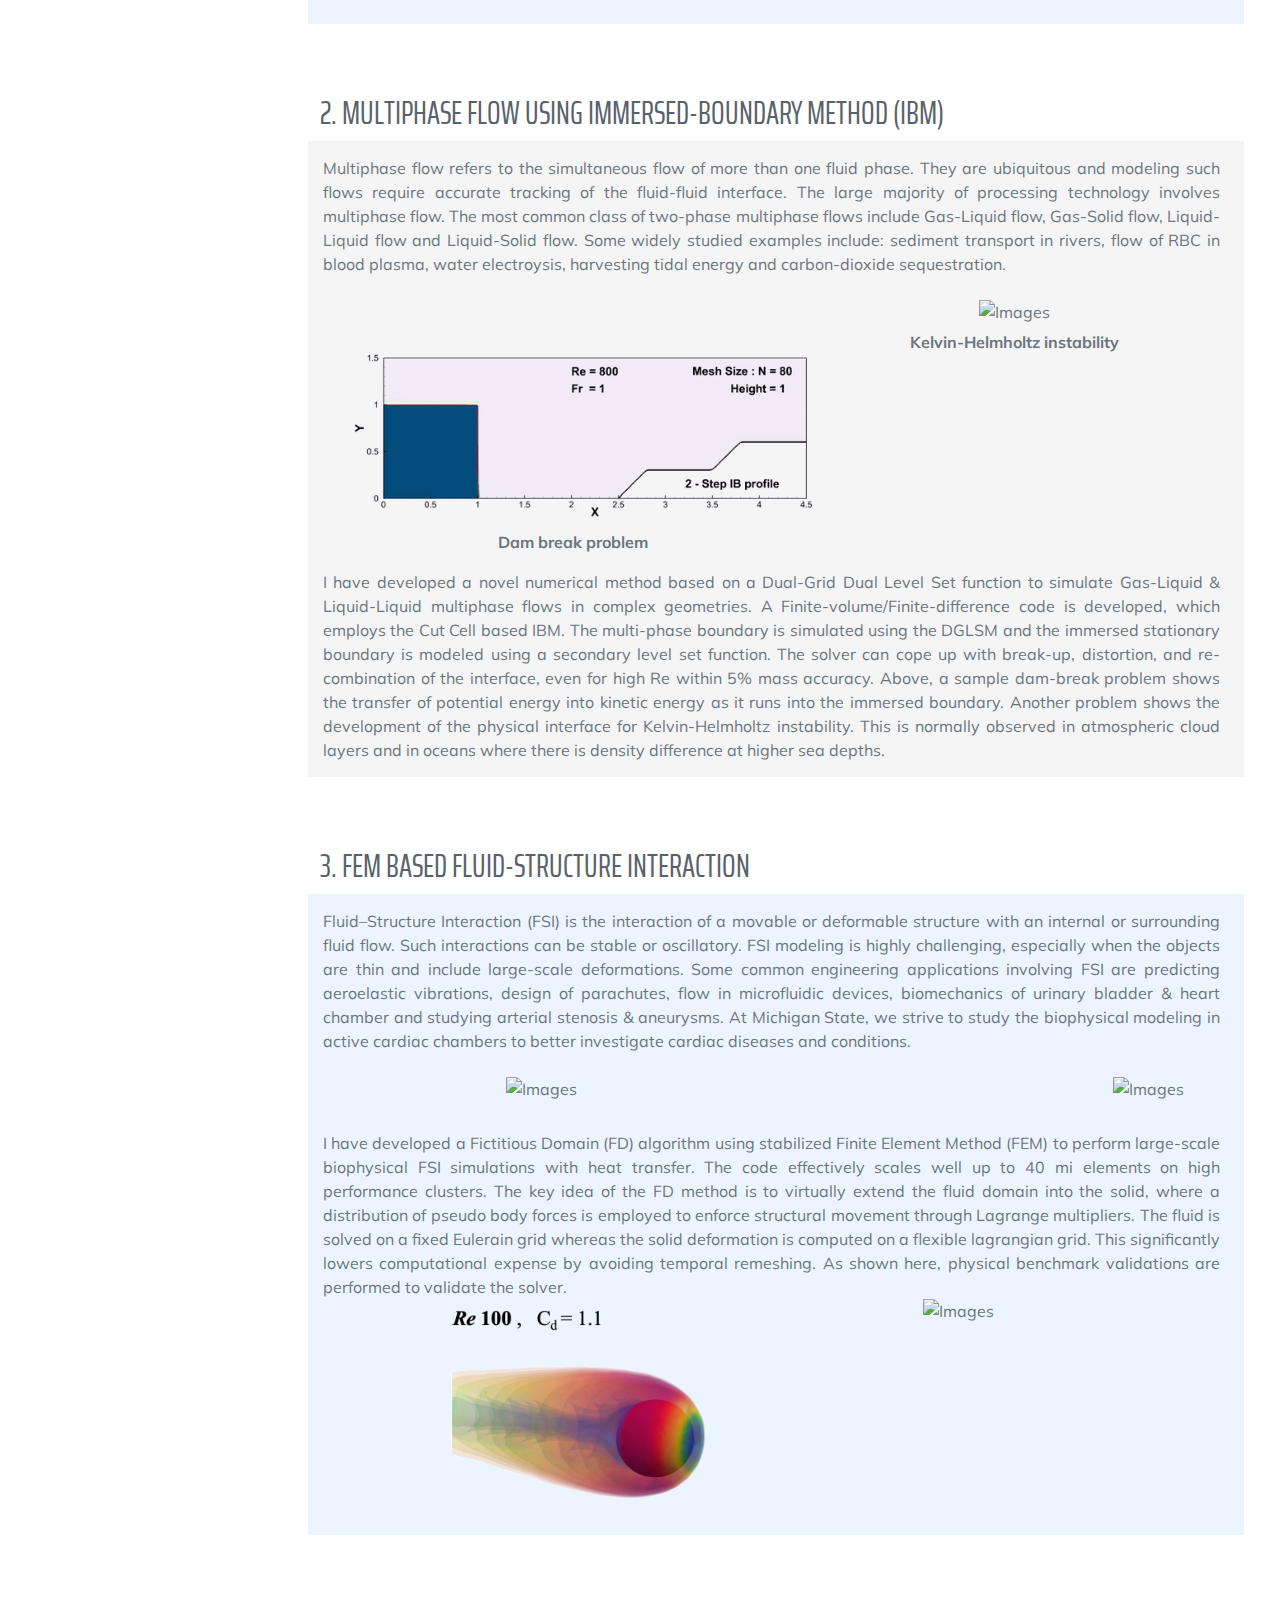
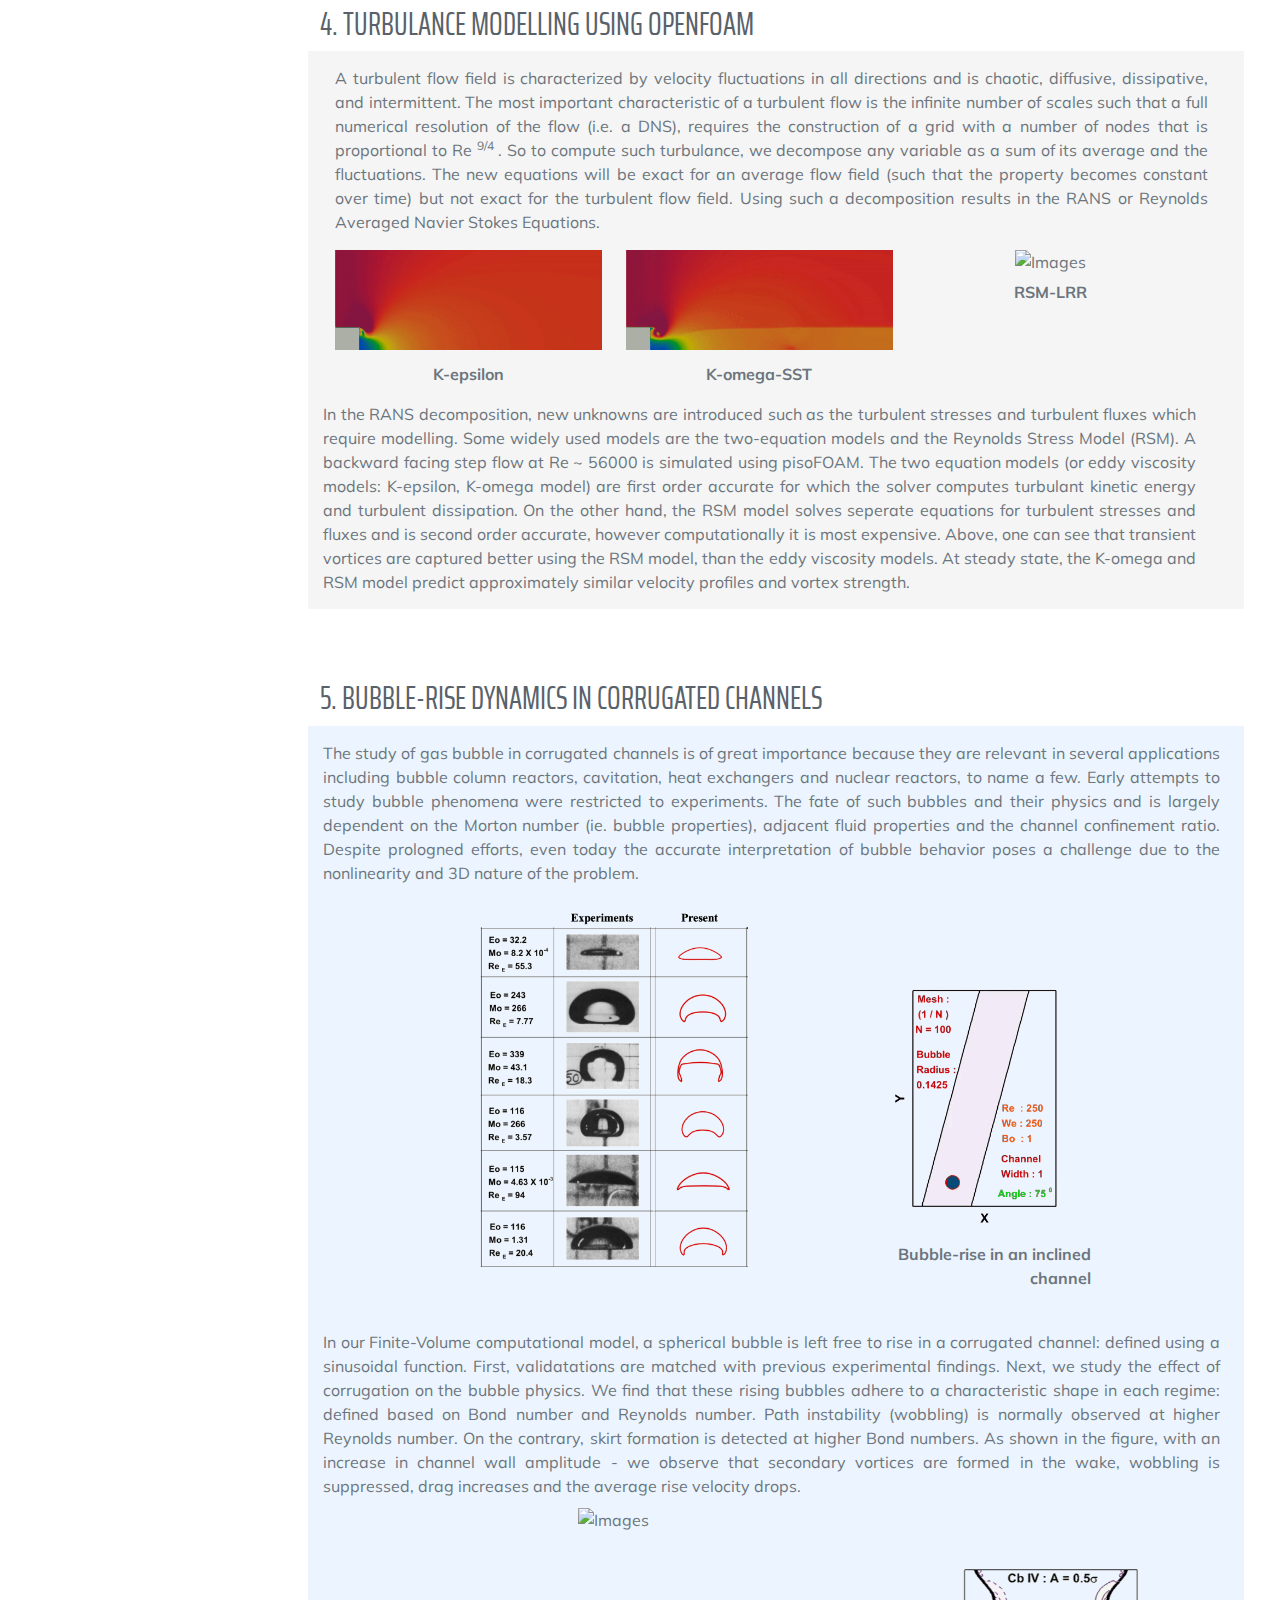
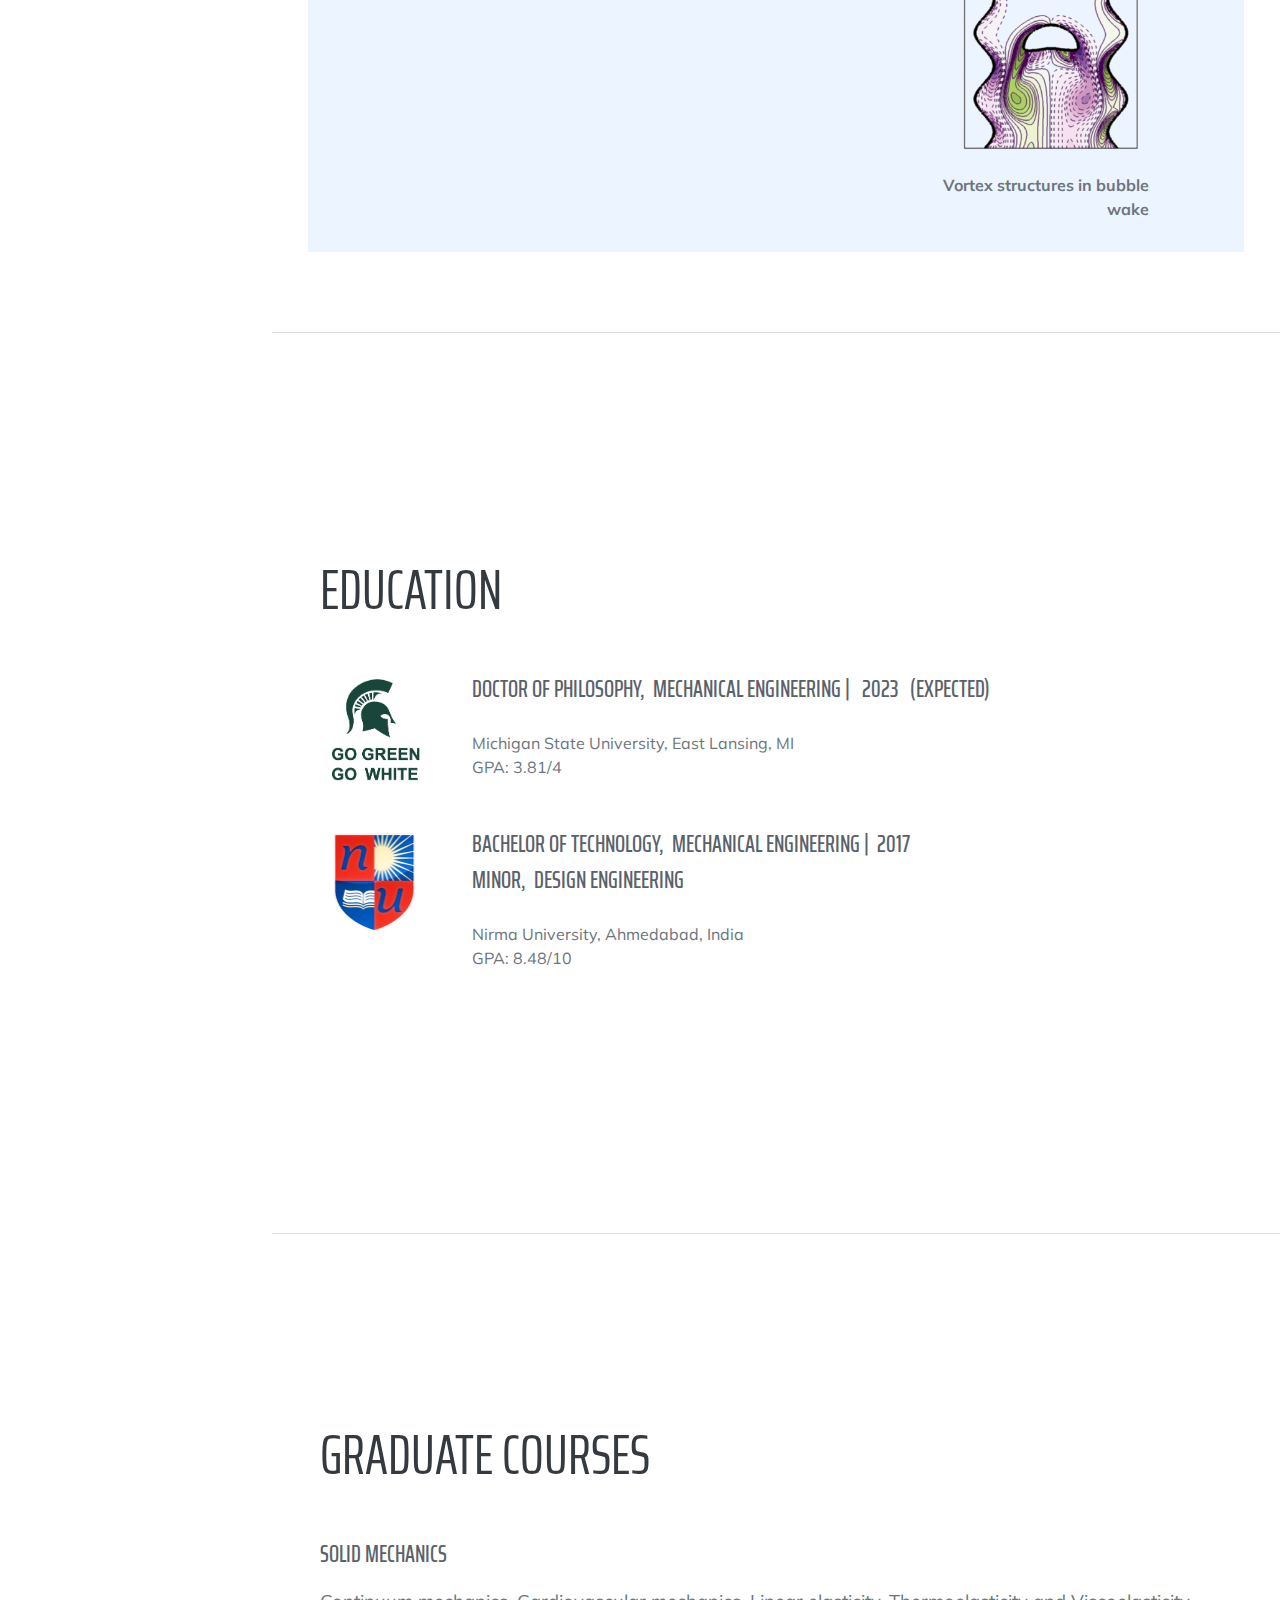
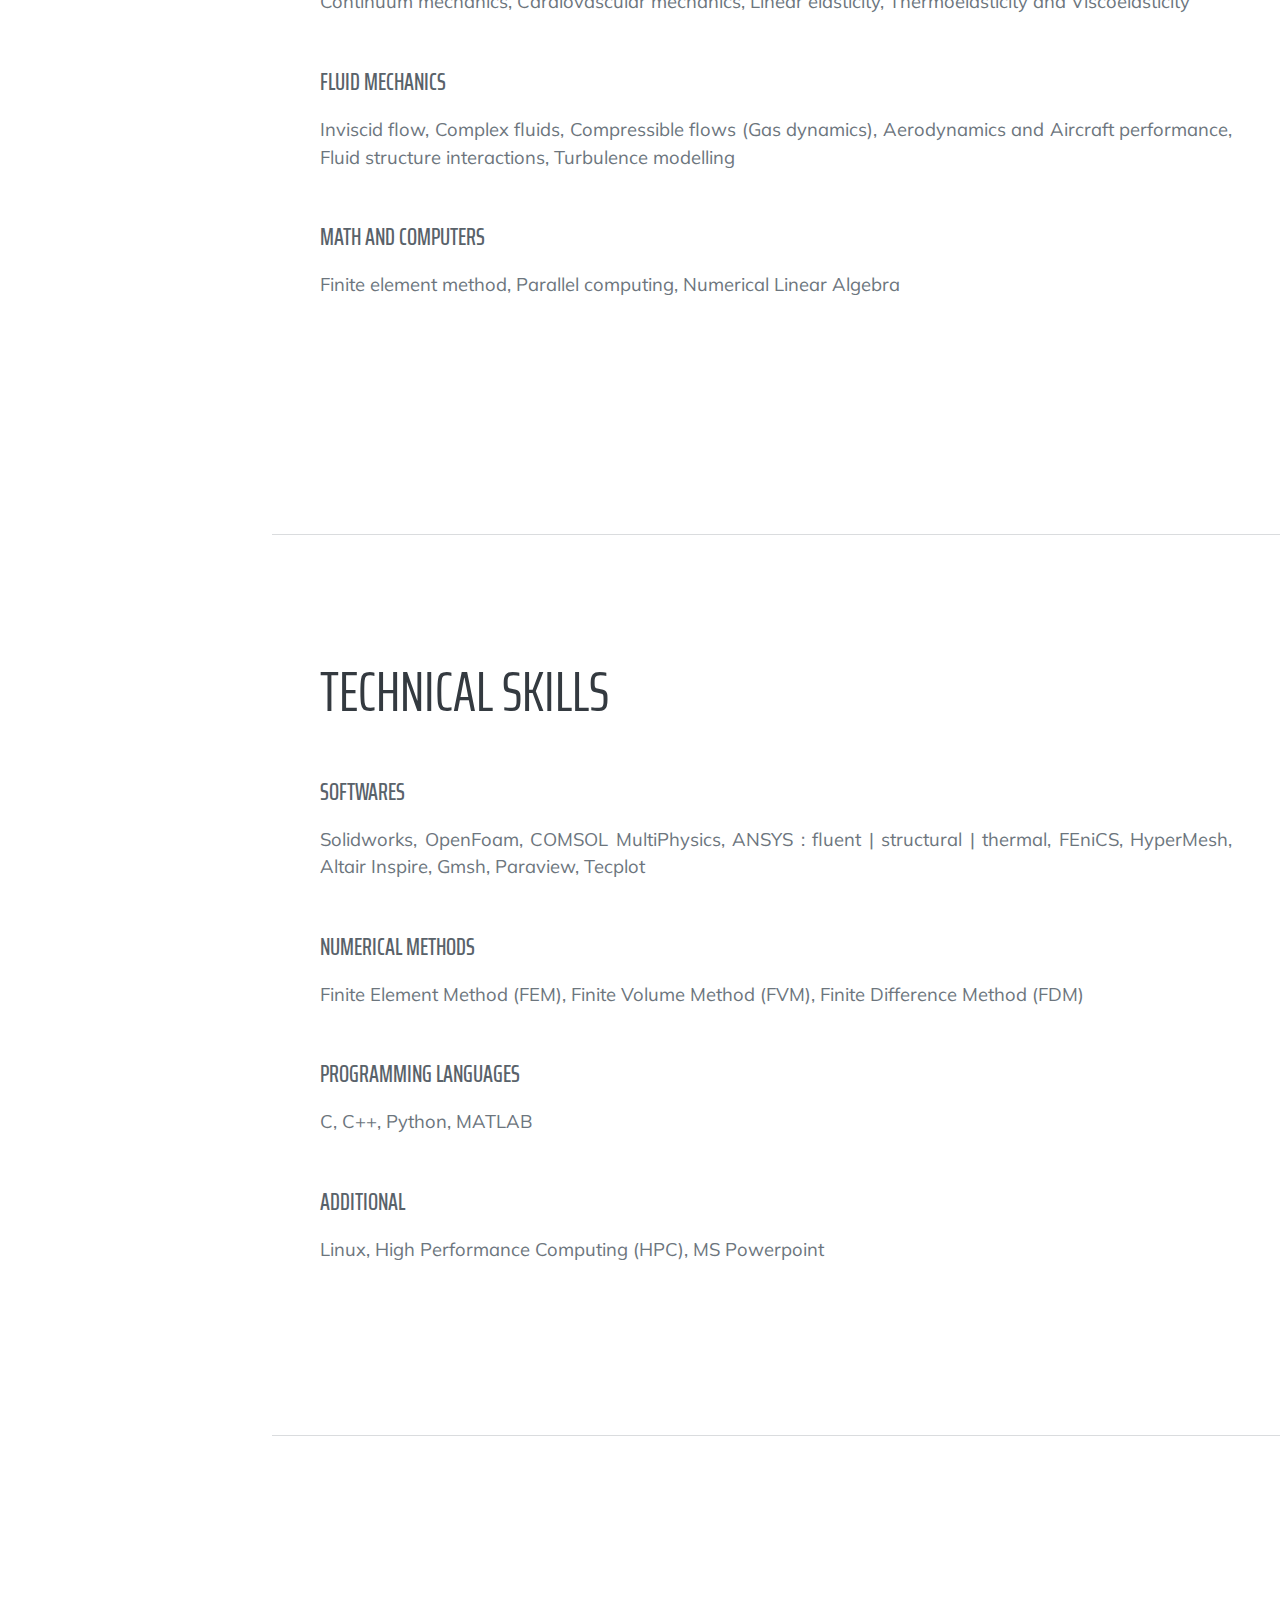
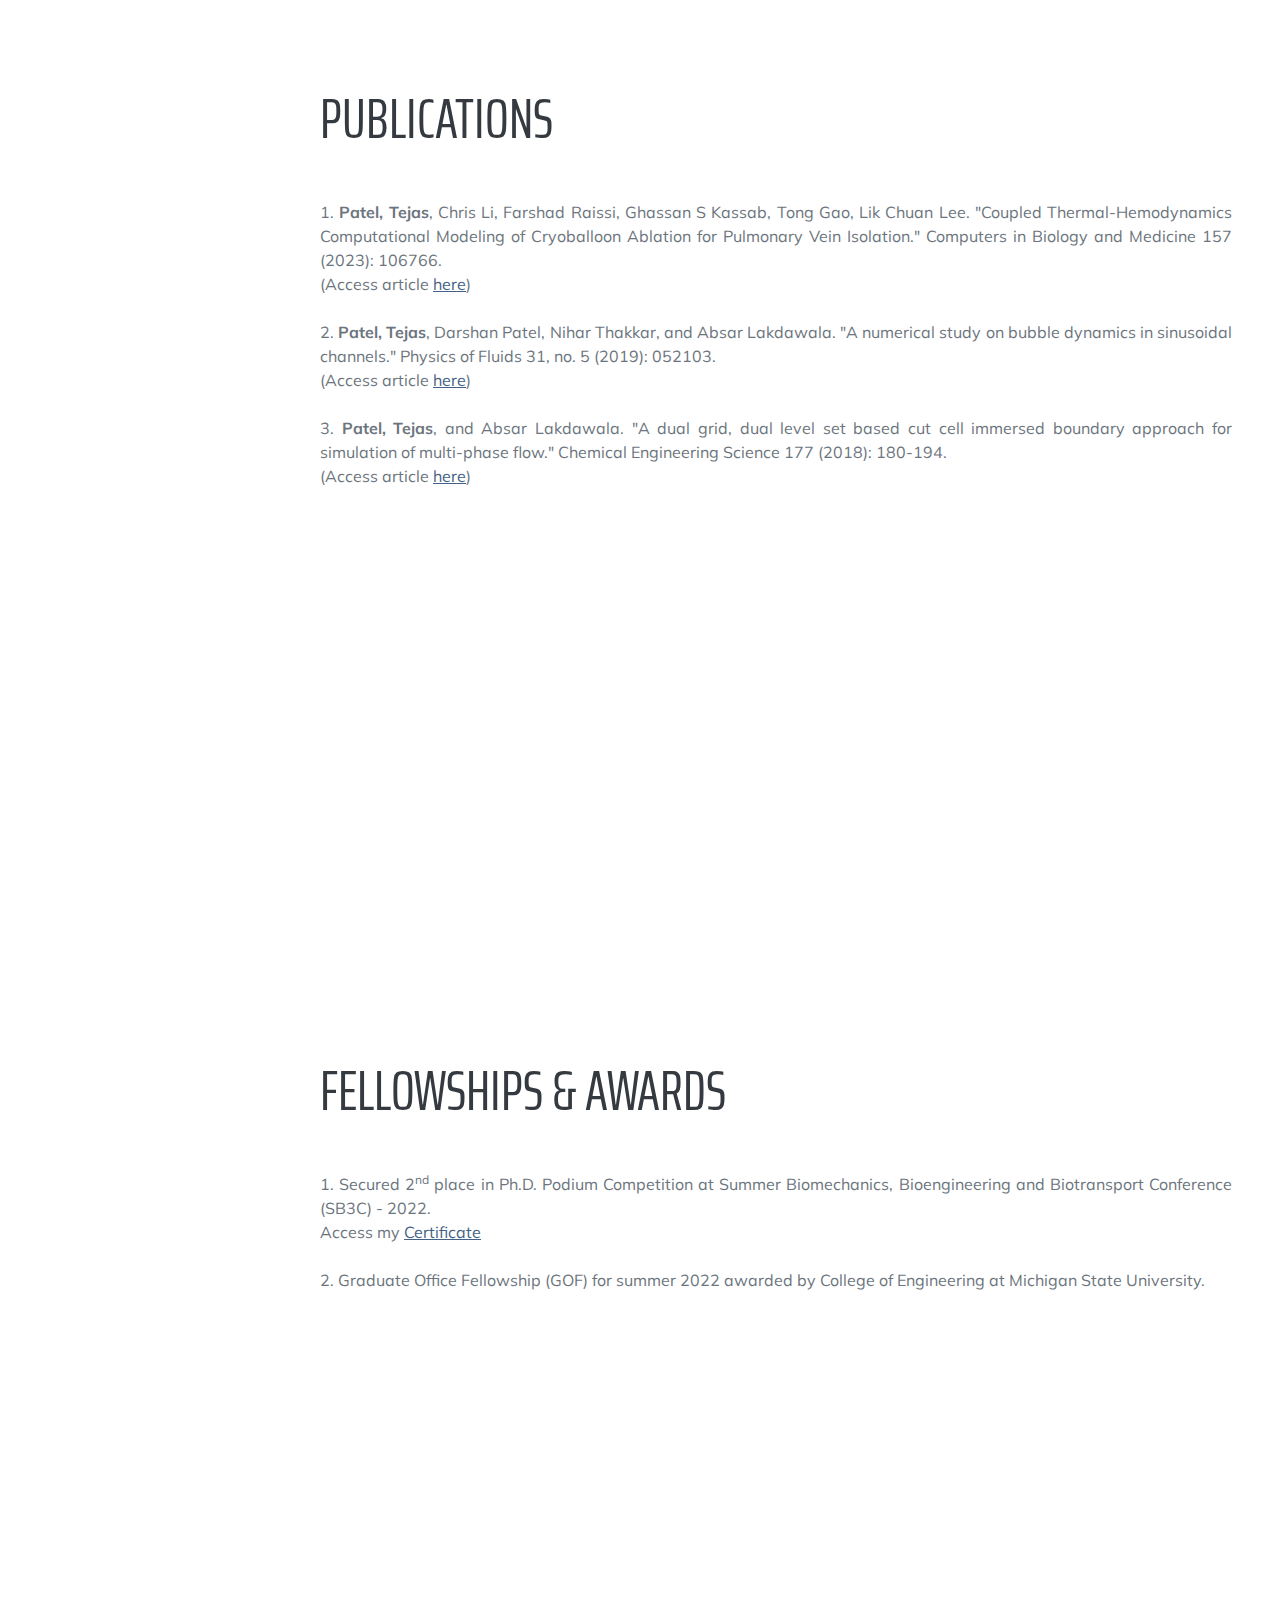
==== commit 13a181ca: "Update index.html" ====
--- a/index.html
+++ b/index.html
@@ -611,7 +611,7 @@
             <section class="resume-section" id="publications">
                 <div class="resume-section-content">
                     <h2 class="mb-5">Publications</h2>
-                    <p class="mb-0">1. <b>Patel, Tejas</b>, Chris Li, Farshad Raissi, Ghassan S Kassab, Tong Gao, Lik Chuan Lee. "Coupled Thermal-Hemodynamics Computational Modeling of Cryoballoon Ablation for Pulmonary Vein Isolation." Computers in Biology and Medicine (2023): 106766.
+                    <p class="mb-0">1. <b>Patel, Tejas</b>, Chris Li, Farshad Raissi, Ghassan S Kassab, Tong Gao, Lik Chuan Lee. "Coupled Thermal-Hemodynamics Computational Modeling of Cryoballoon Ablation for Pulmonary Vein Isolation." Computers in Biology and Medicine 157 (2023): 106766.
                       <br> (Access article <u><a href="https://doi.org/10.1016/j.compbiomed.2023.106766">here</a></u>)
                     </p>
                     <br/>
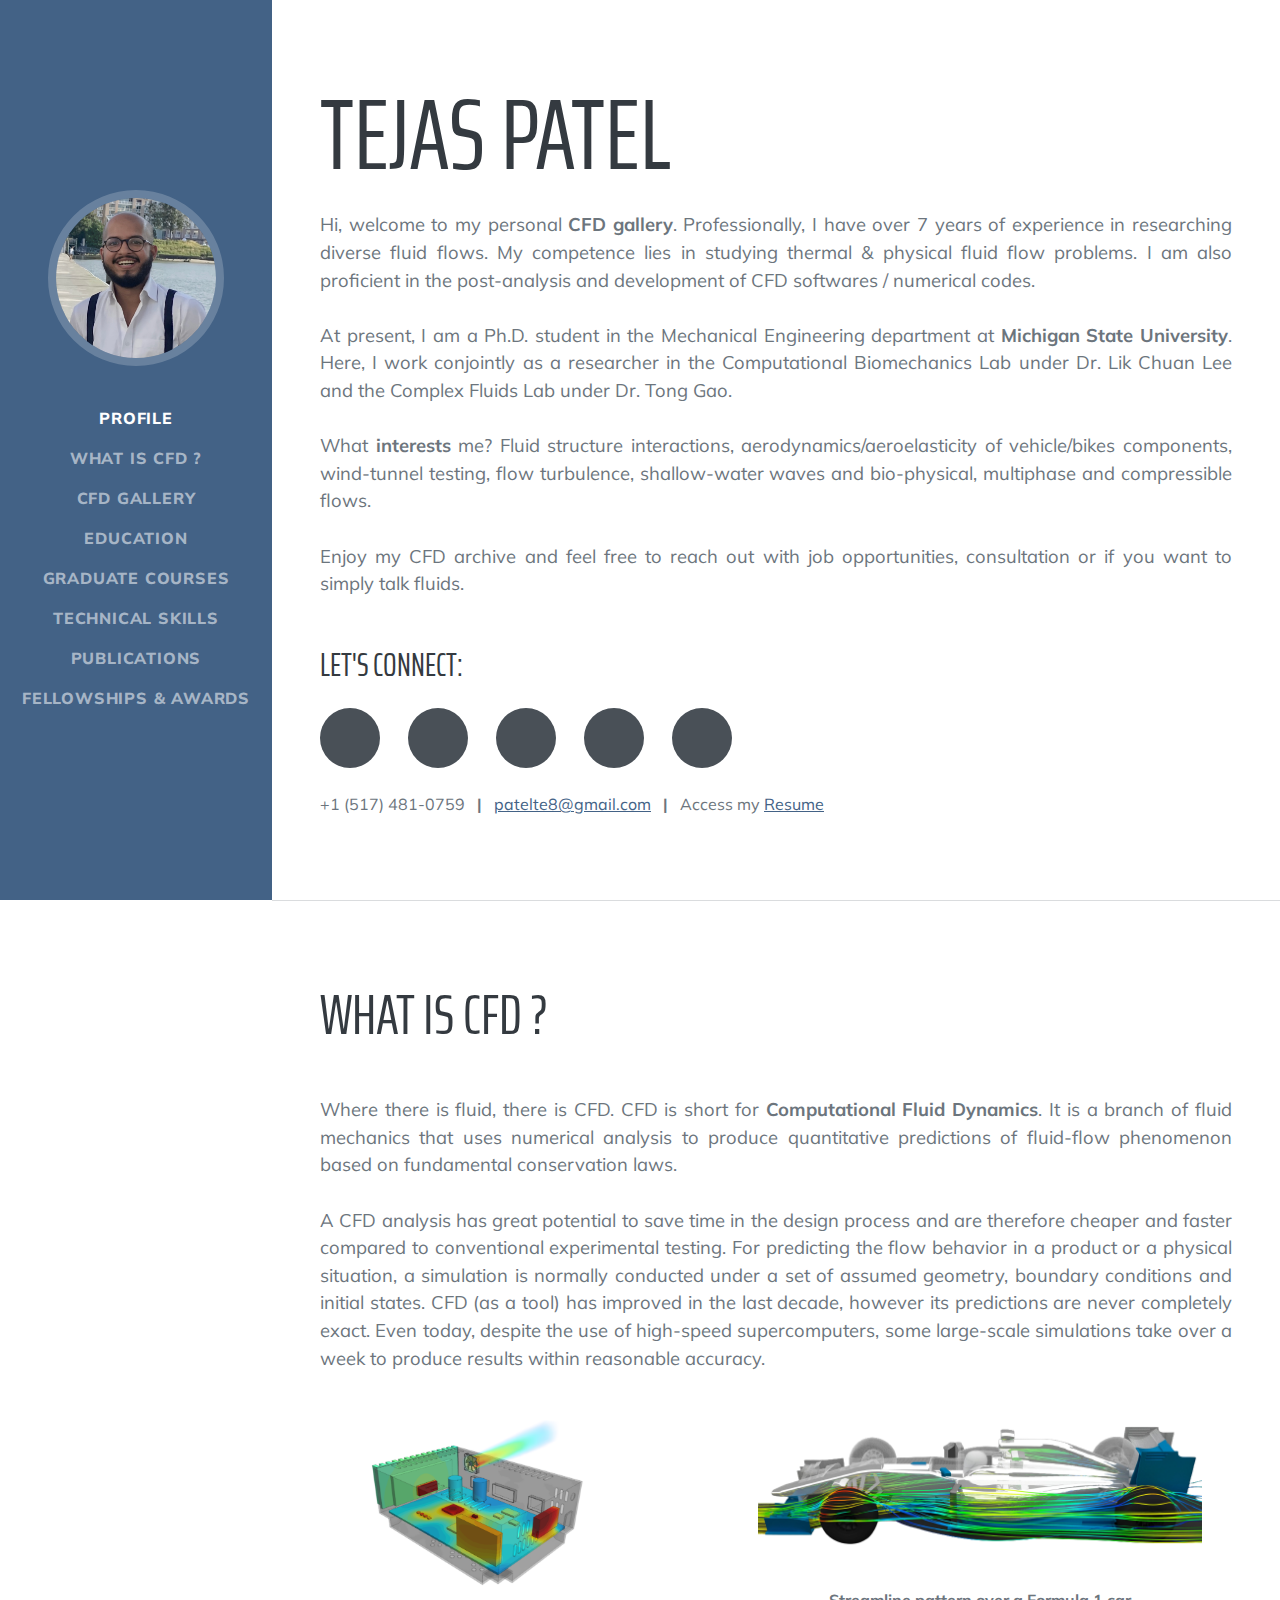
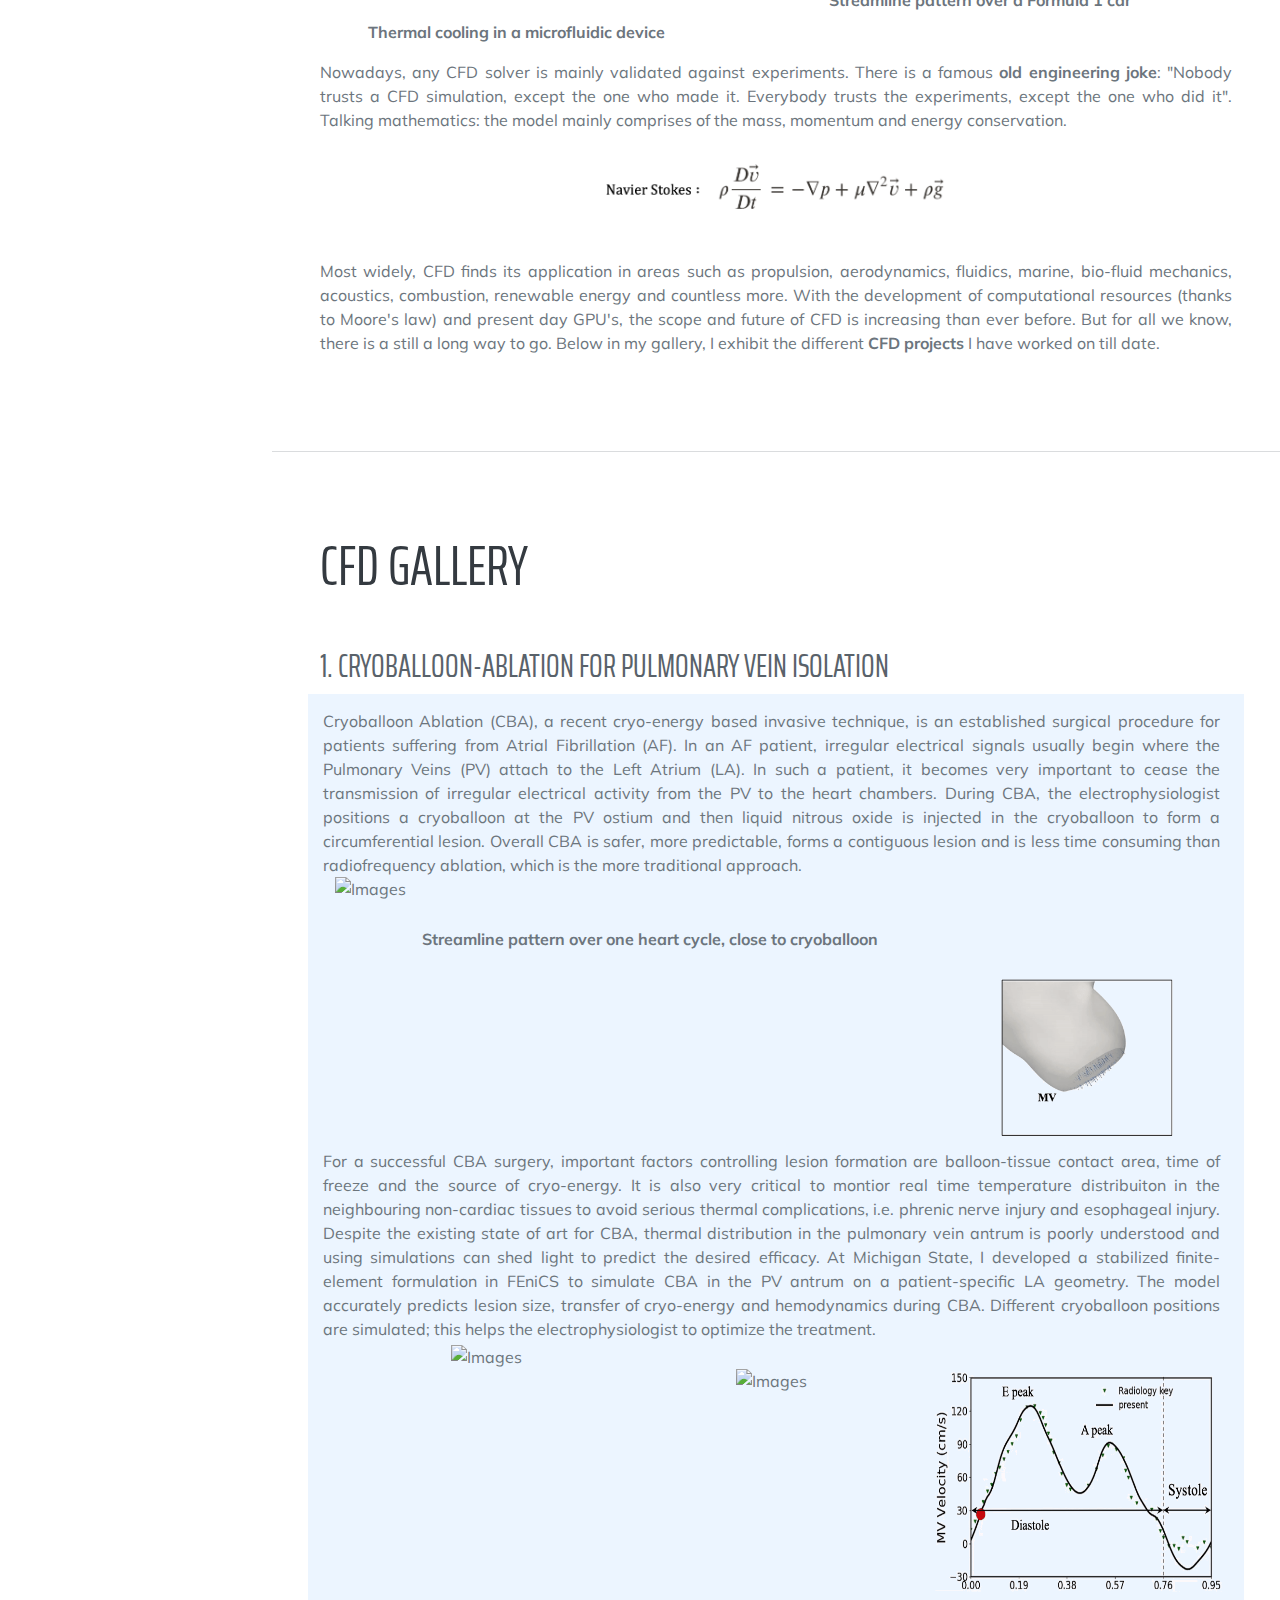
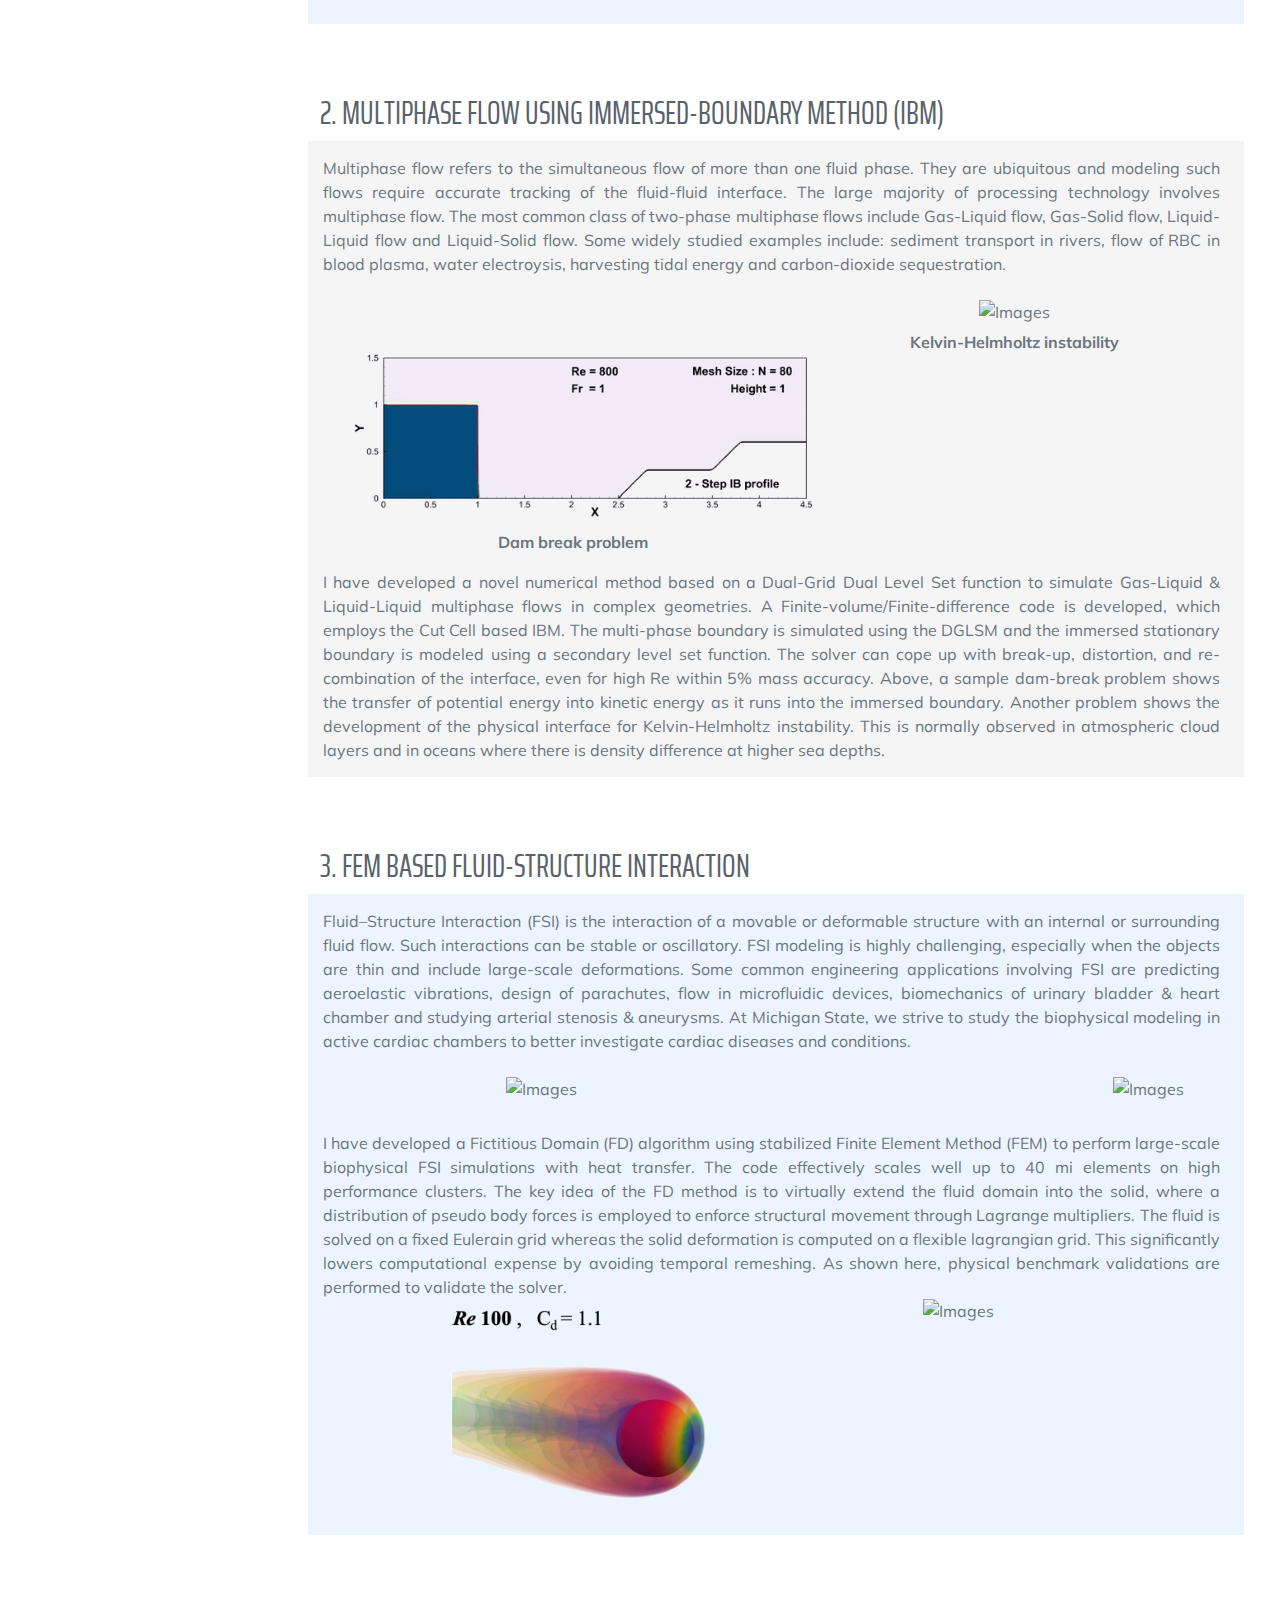
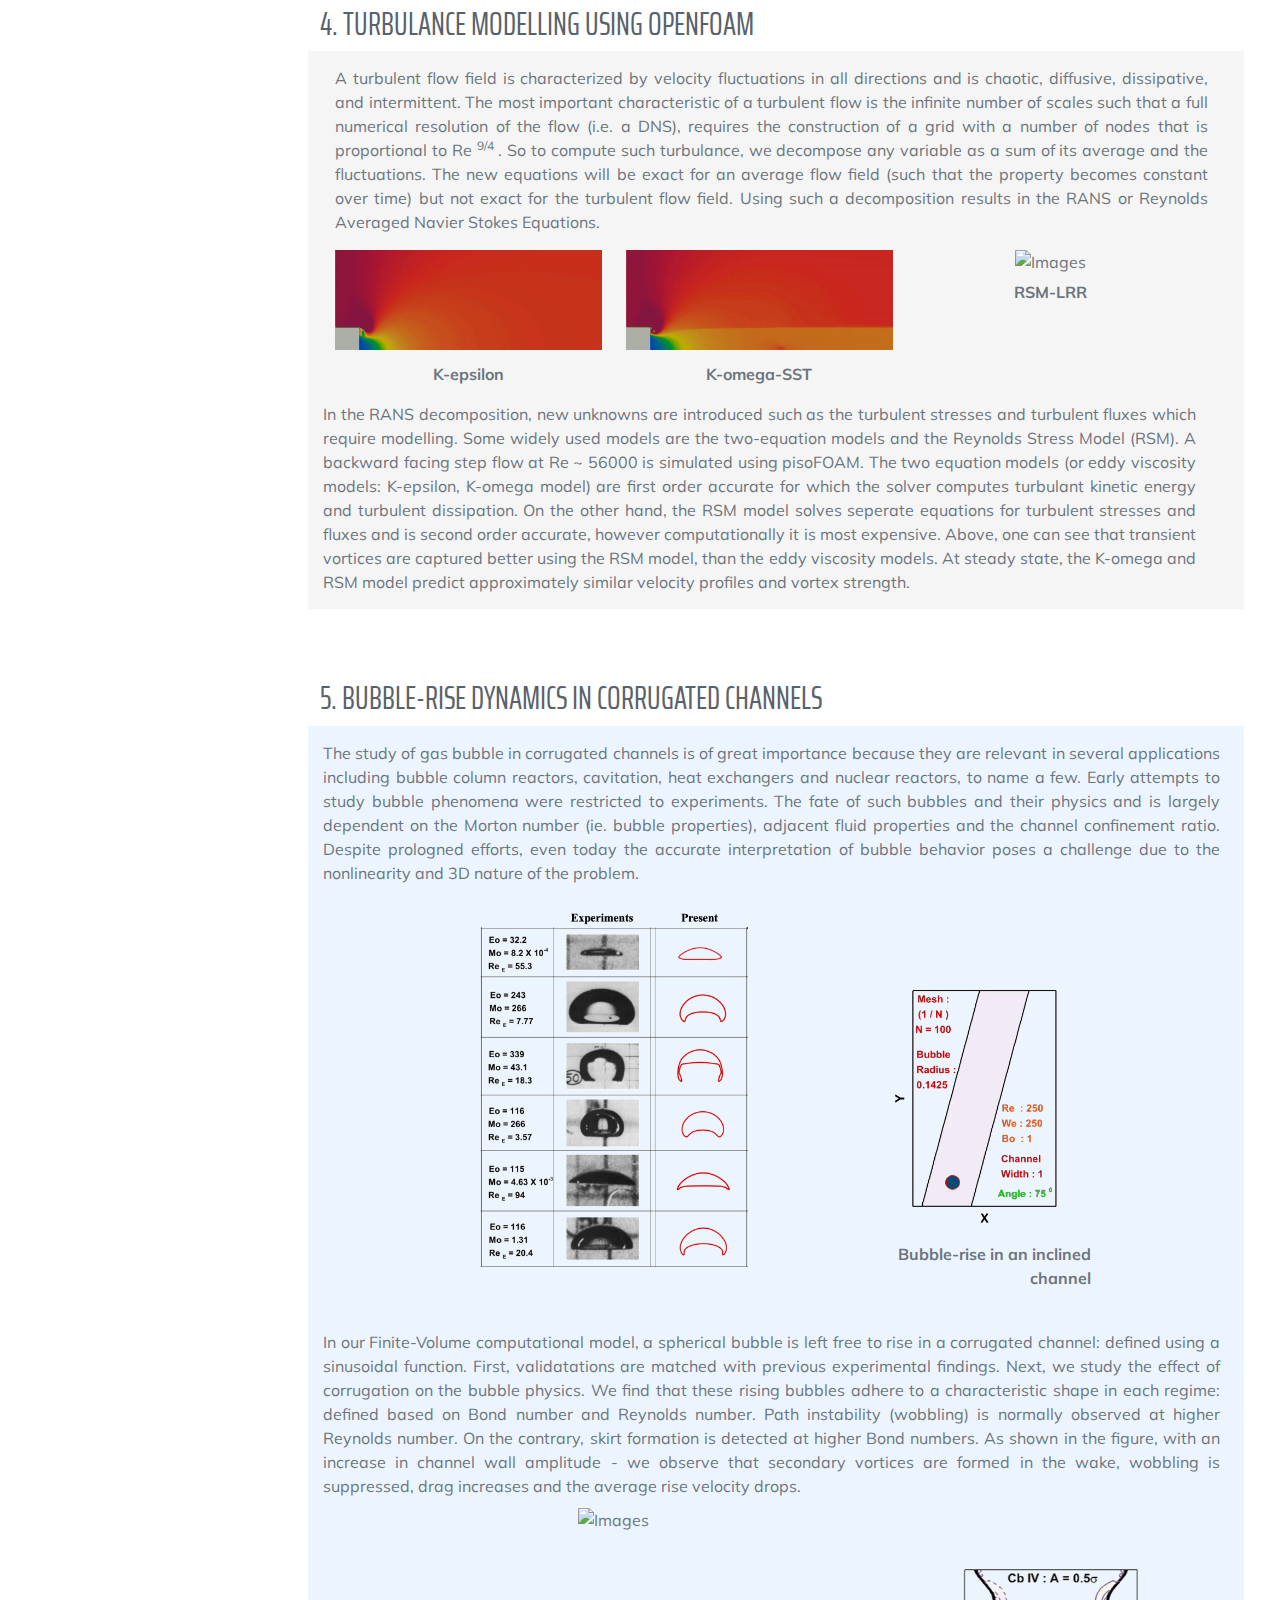
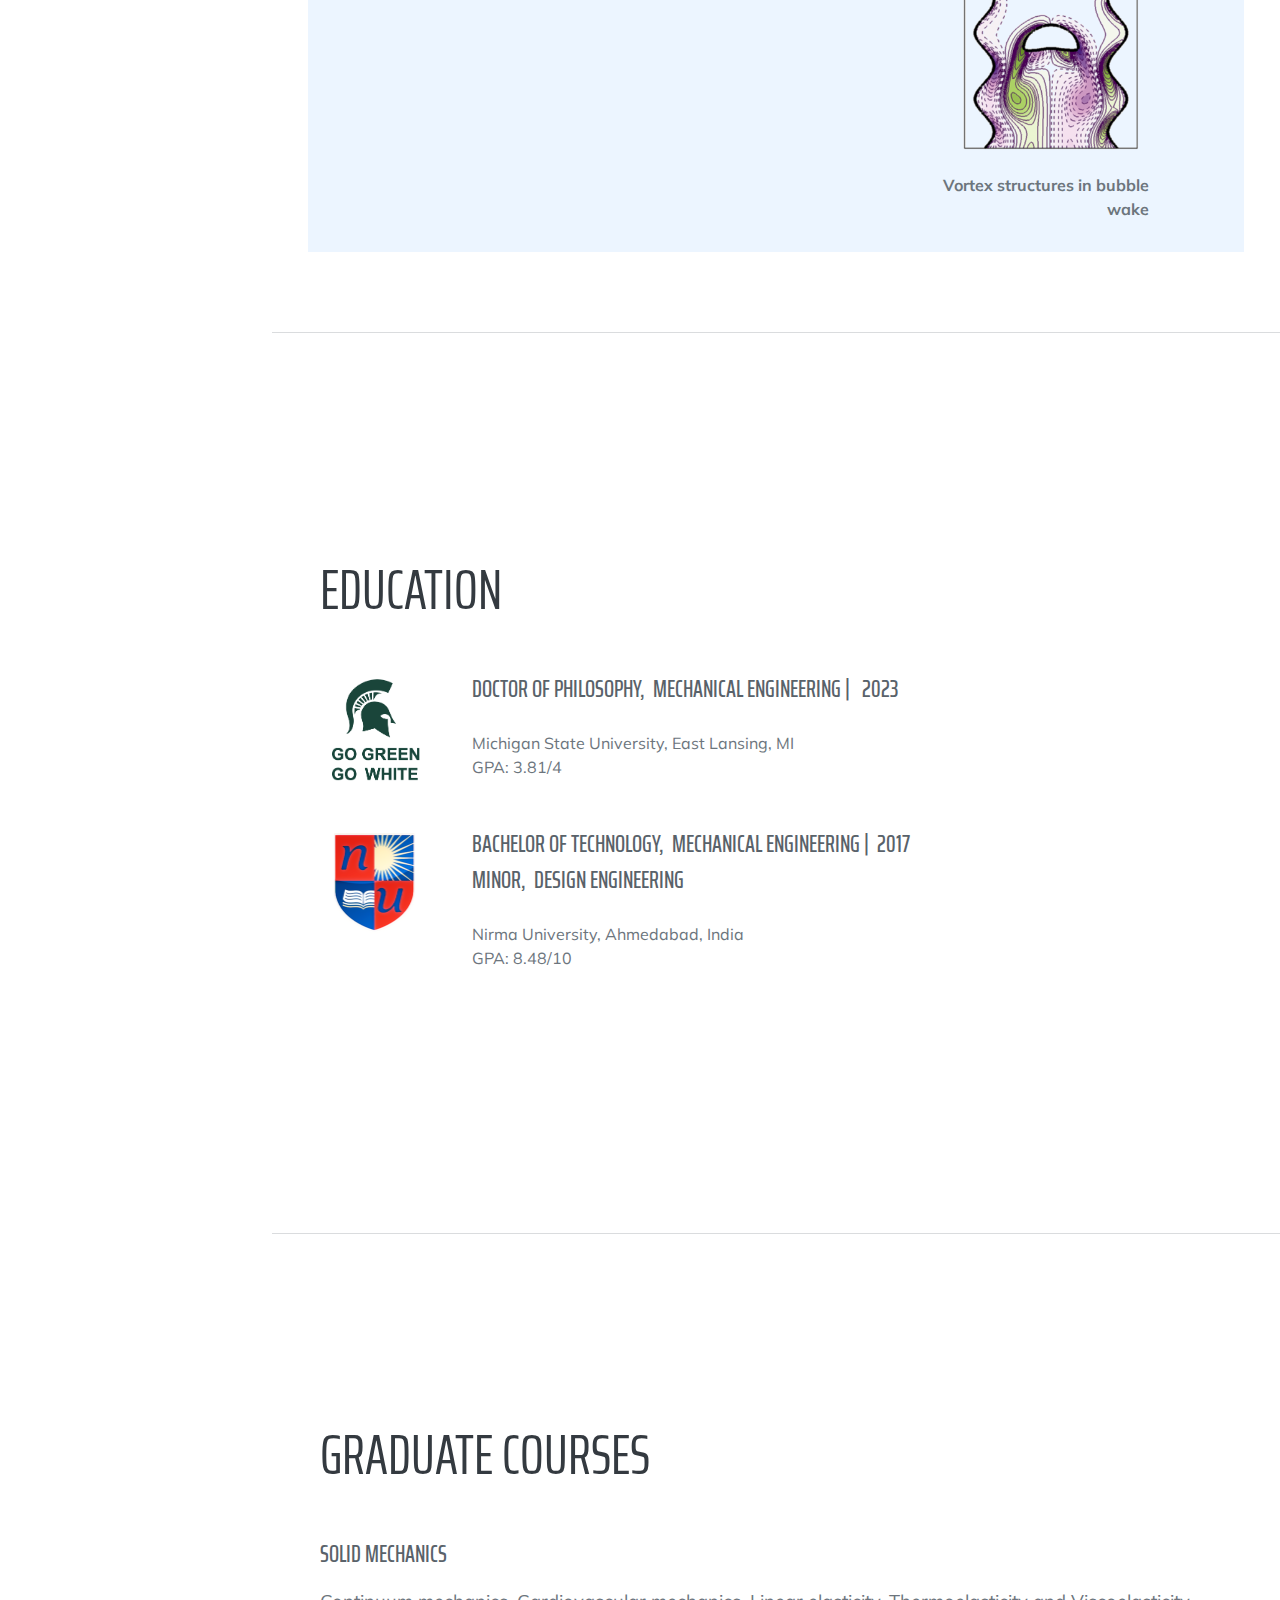
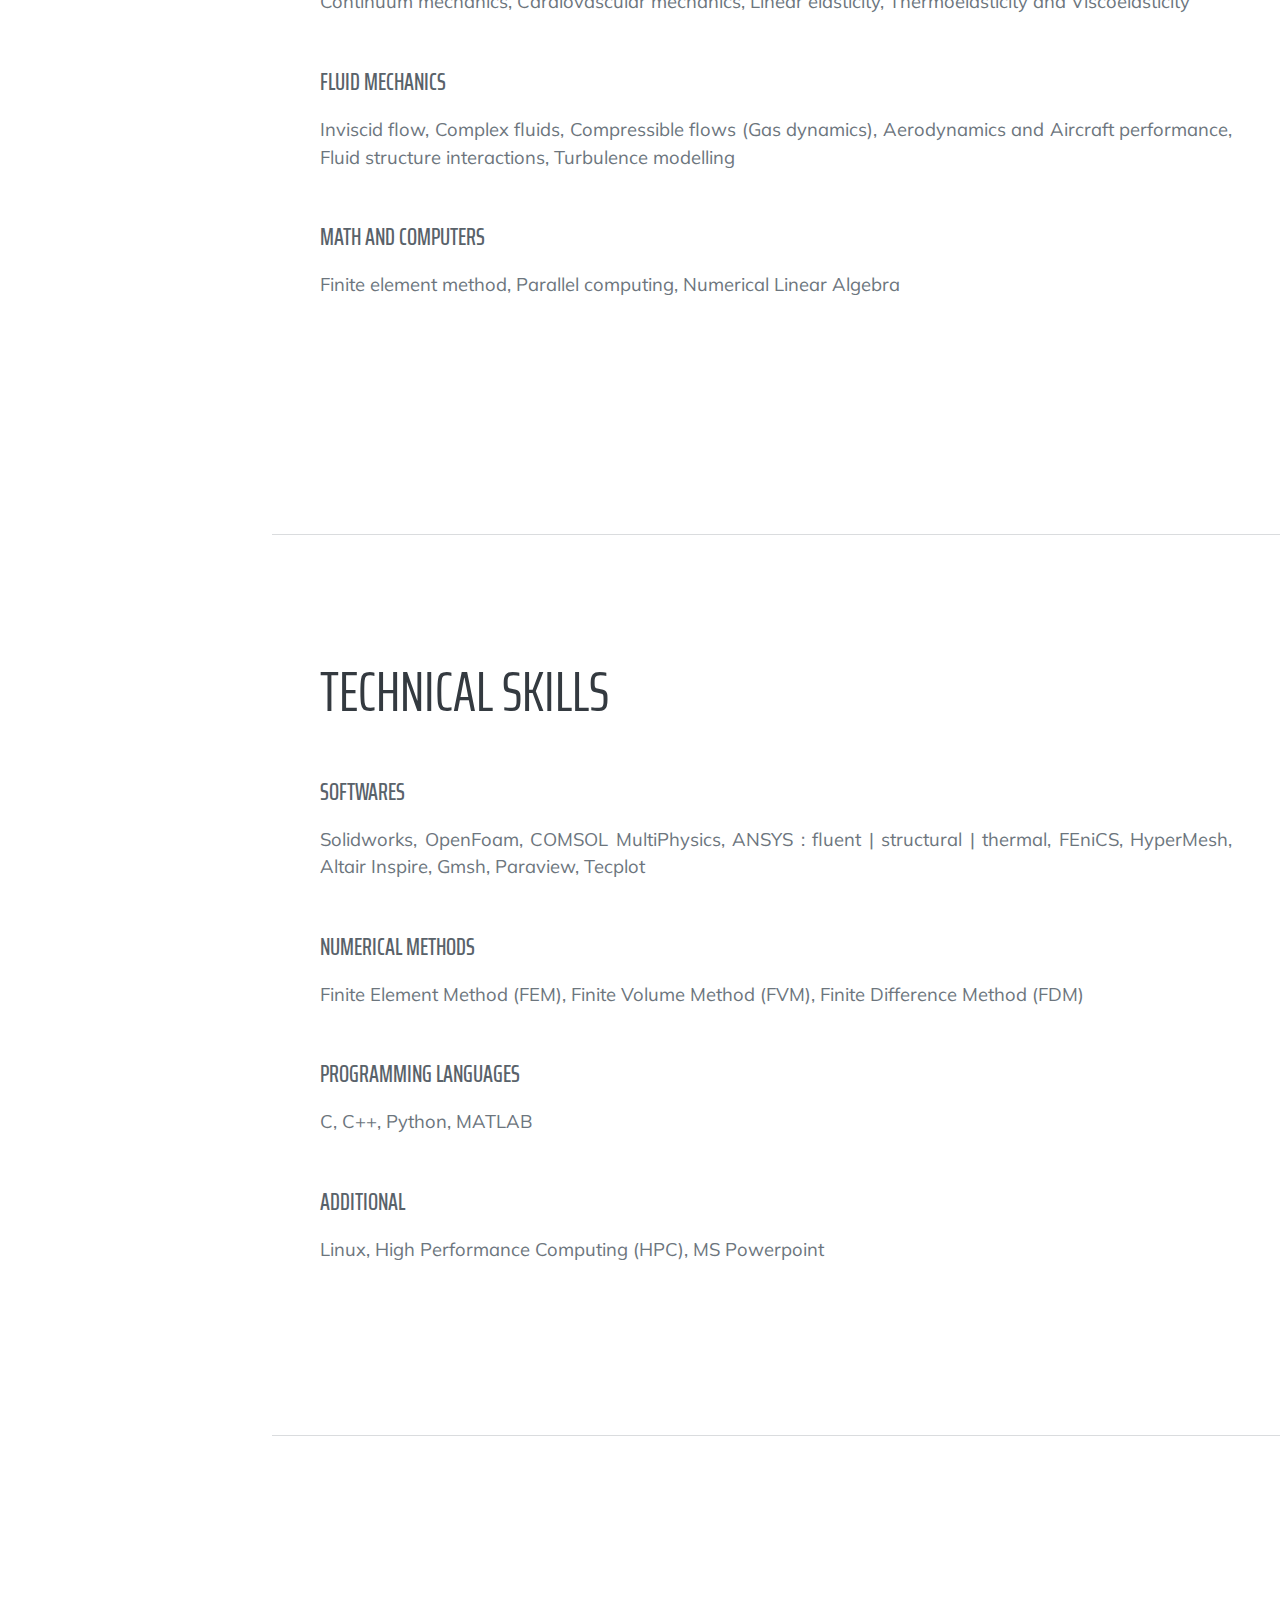
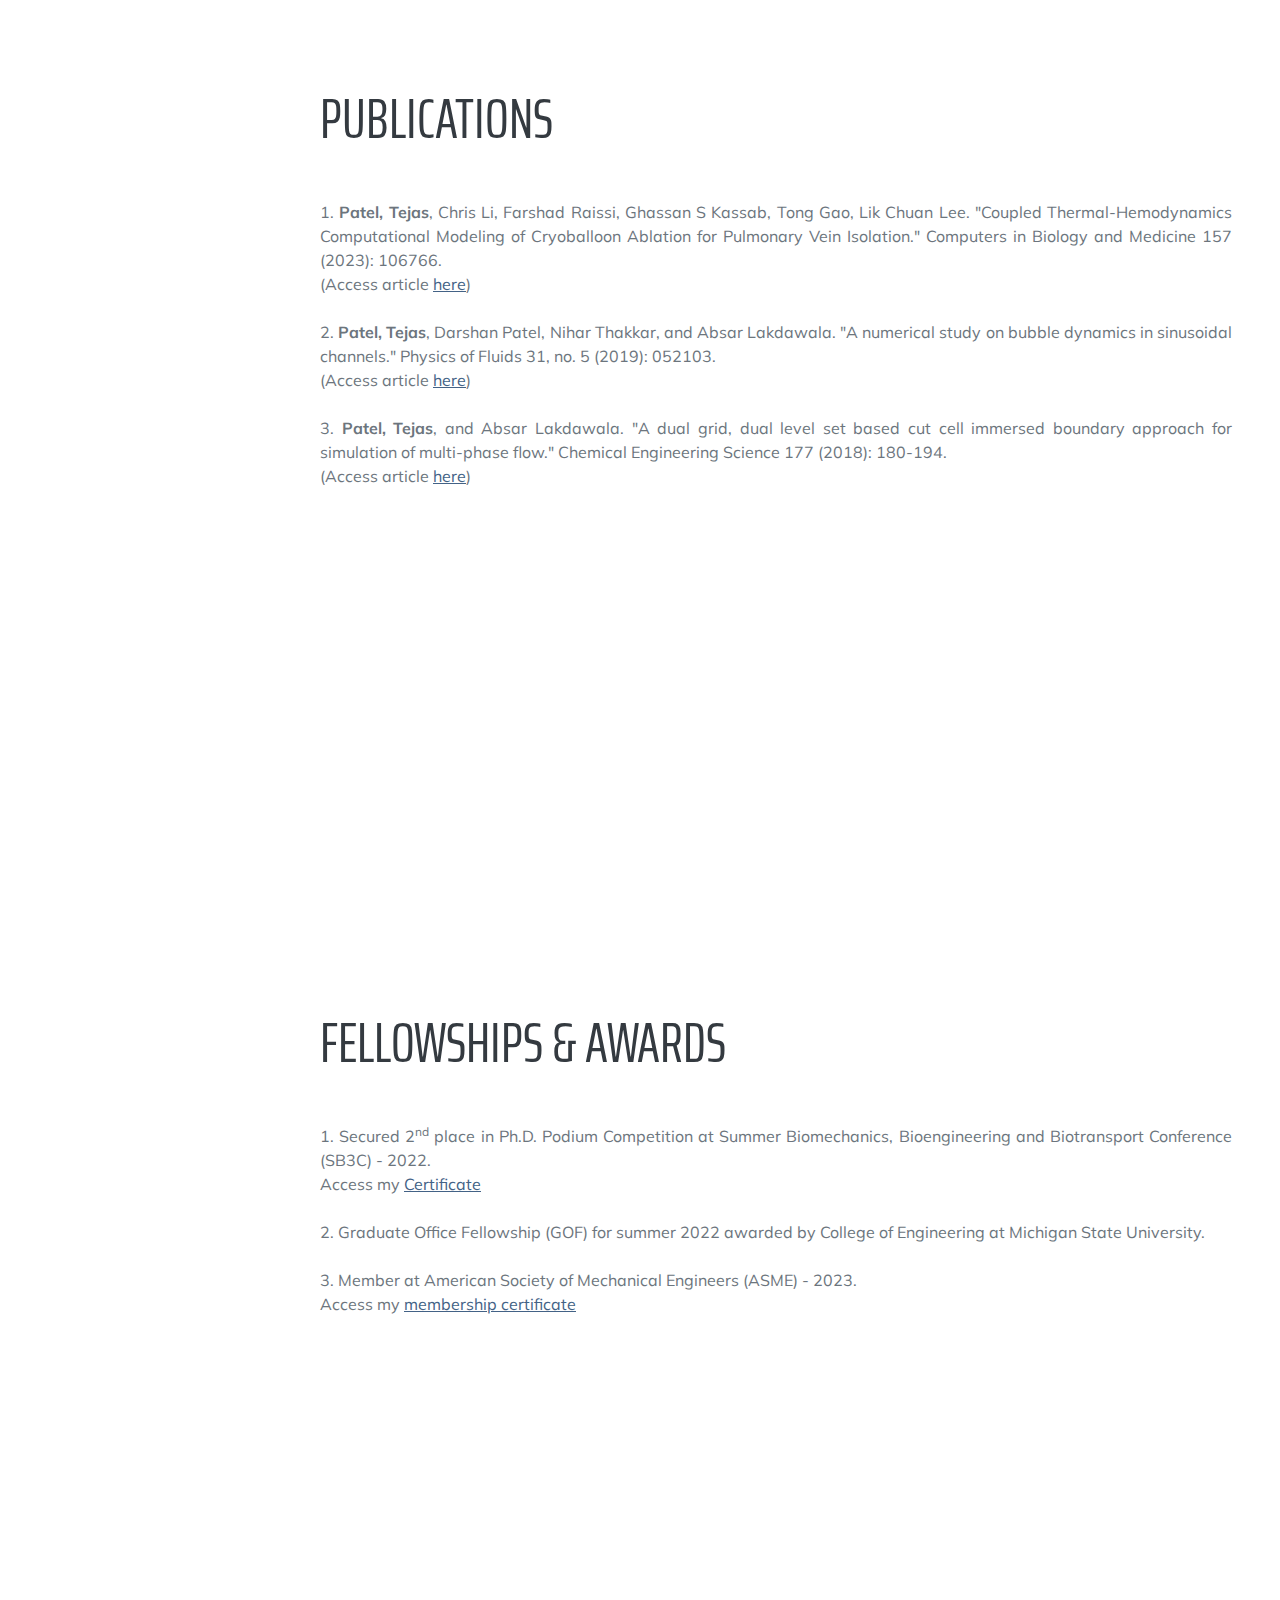
==== commit 51caaced: "Update index.html" ====
--- a/index.html
+++ b/index.html
@@ -481,7 +481,7 @@
                                   </div> 
                         <div class="flex-grow-1">
                           <!--  <h3 class="mb-0">Doctor of Philosophy, Mechanical Engineering</h3>-->
-                            <div class="subheading mb-4" style="color:#59626A">Doctor of Philosophy,&nbsp; Mechanical Engineering | &nbsp; 2023 &nbsp; (expected)</div>
+                            <div class="subheading mb-4" style="color:#59626A">Doctor of Philosophy,&nbsp; Mechanical Engineering | &nbsp; 2023 &nbsp; </div>
                             <p>Michigan State University, East Lansing, MI <br>GPA: 3.81/4</p>
                         </div>
                         <!--<div style="text-align: right" class="flex-shrink-0"><span class="text-primary"><p style="color:#6C757D"><br><br>April 2023 (Expected)</p></span></div>-->
@@ -642,6 +642,12 @@
 
                       <p class="mb-0">2. Graduate Office Fellowship (GOF) for summer 2022 awarded by College of Engineering at Michigan State University.
                       </p>
+			  </br>
+		      <p class="mb-0">3. Member at American Society of Mechanical Engineers (ASME) - 2023.
+                        <br>
+                        Access my <a href="ASME.pdf"> membership certificate </a>
+                      </p>
+                      <br/>
 
                     </br>
 
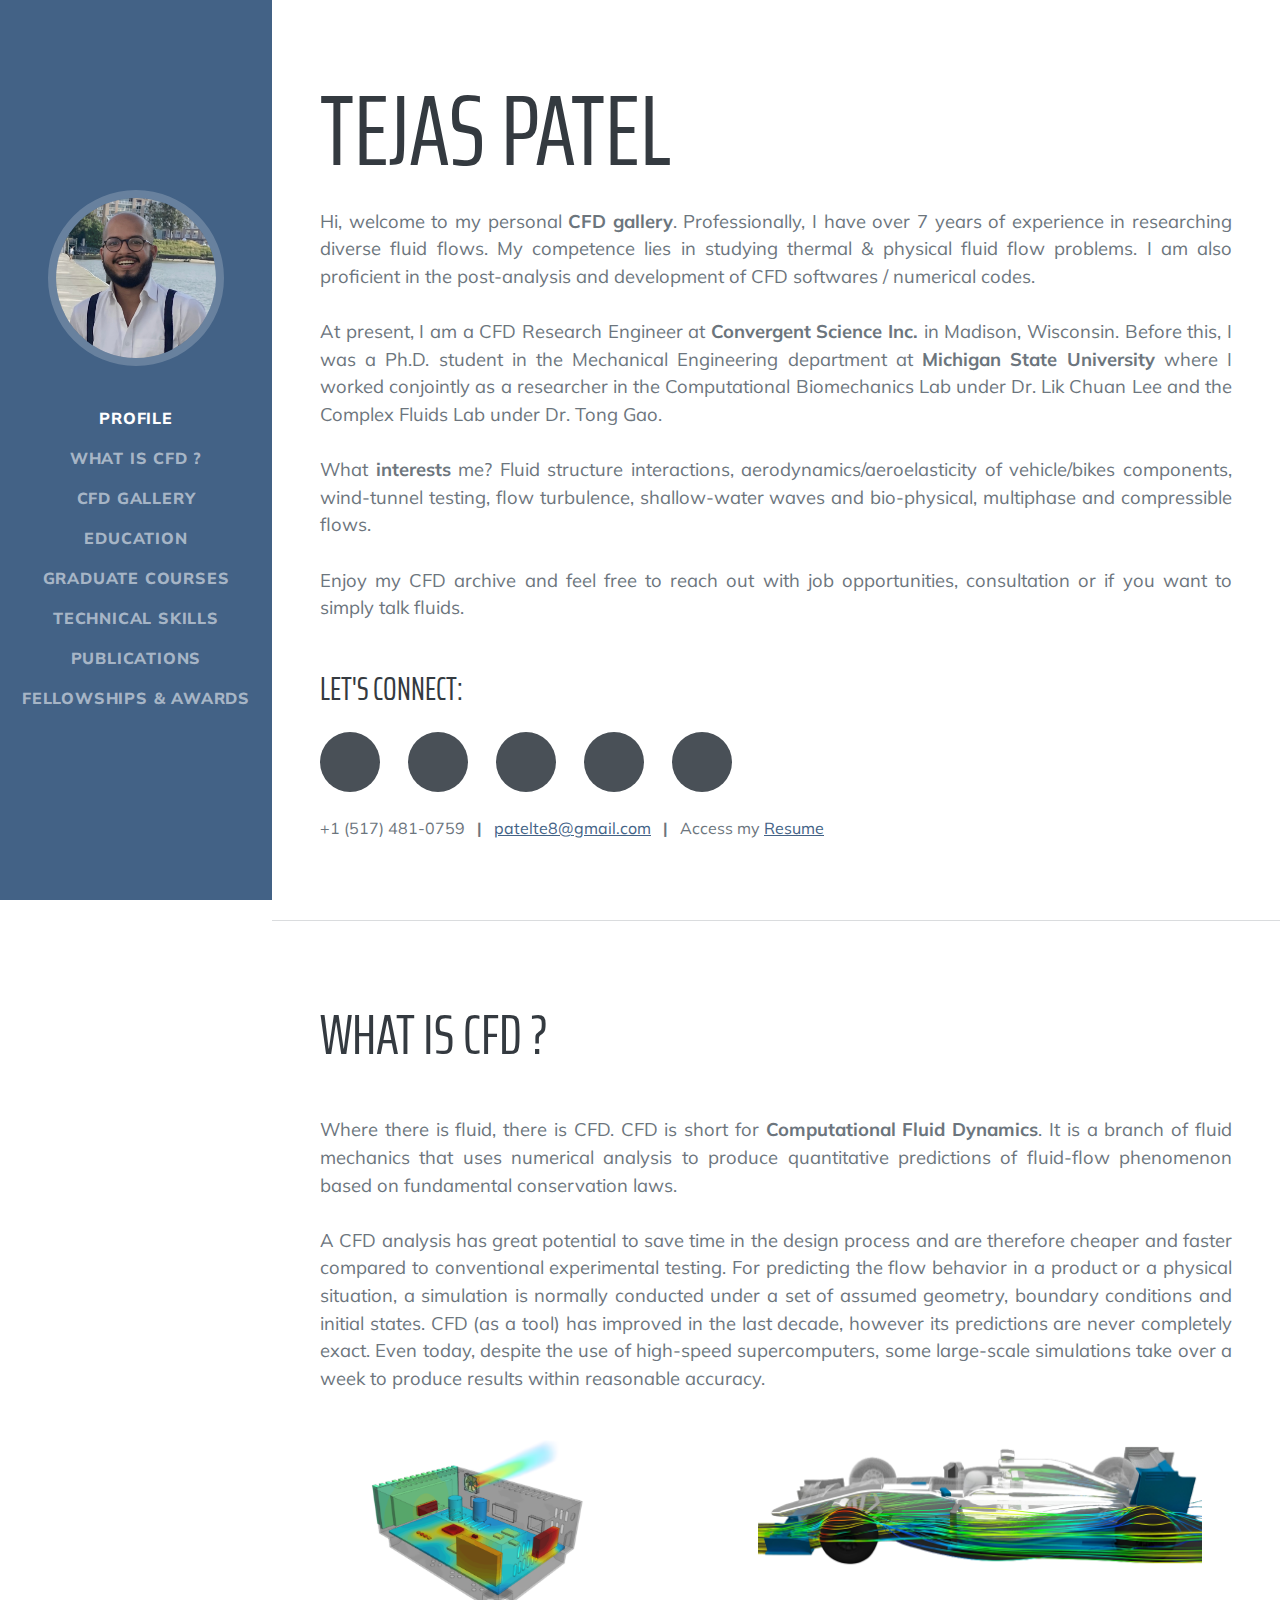
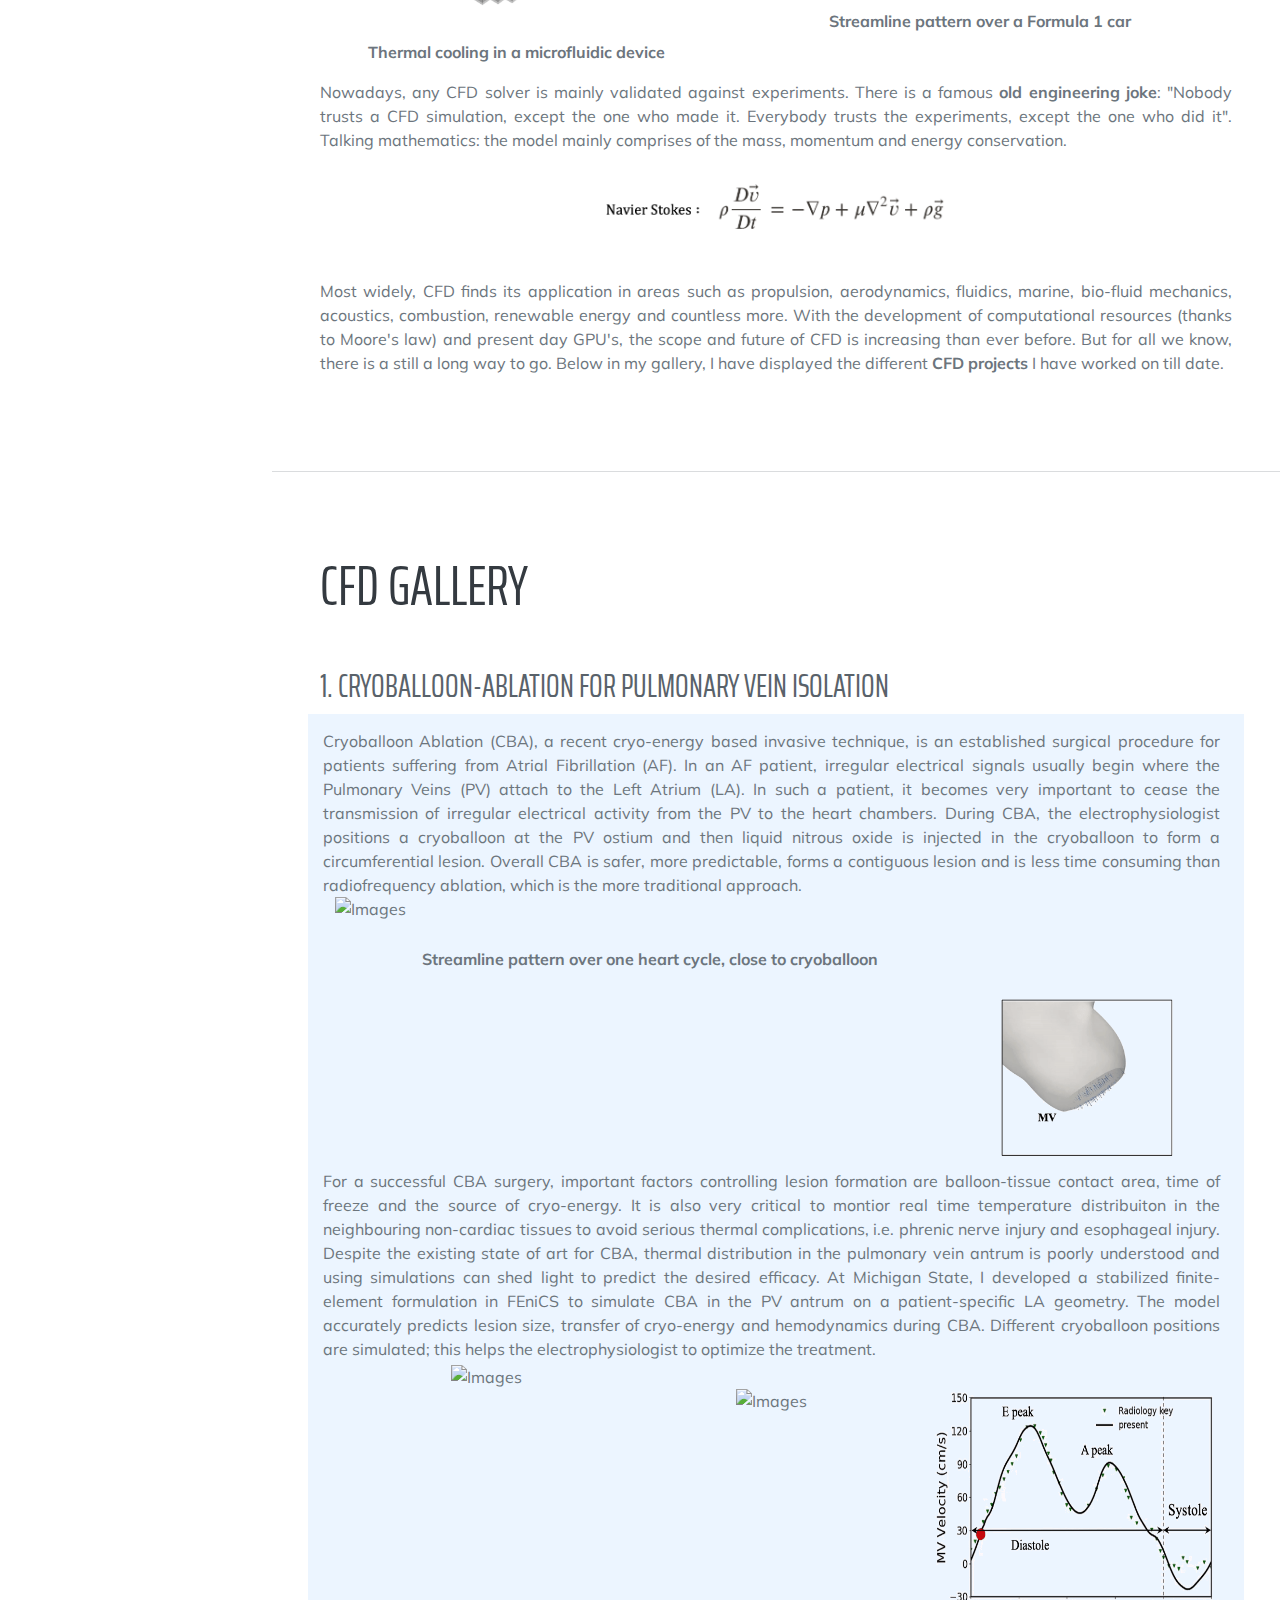
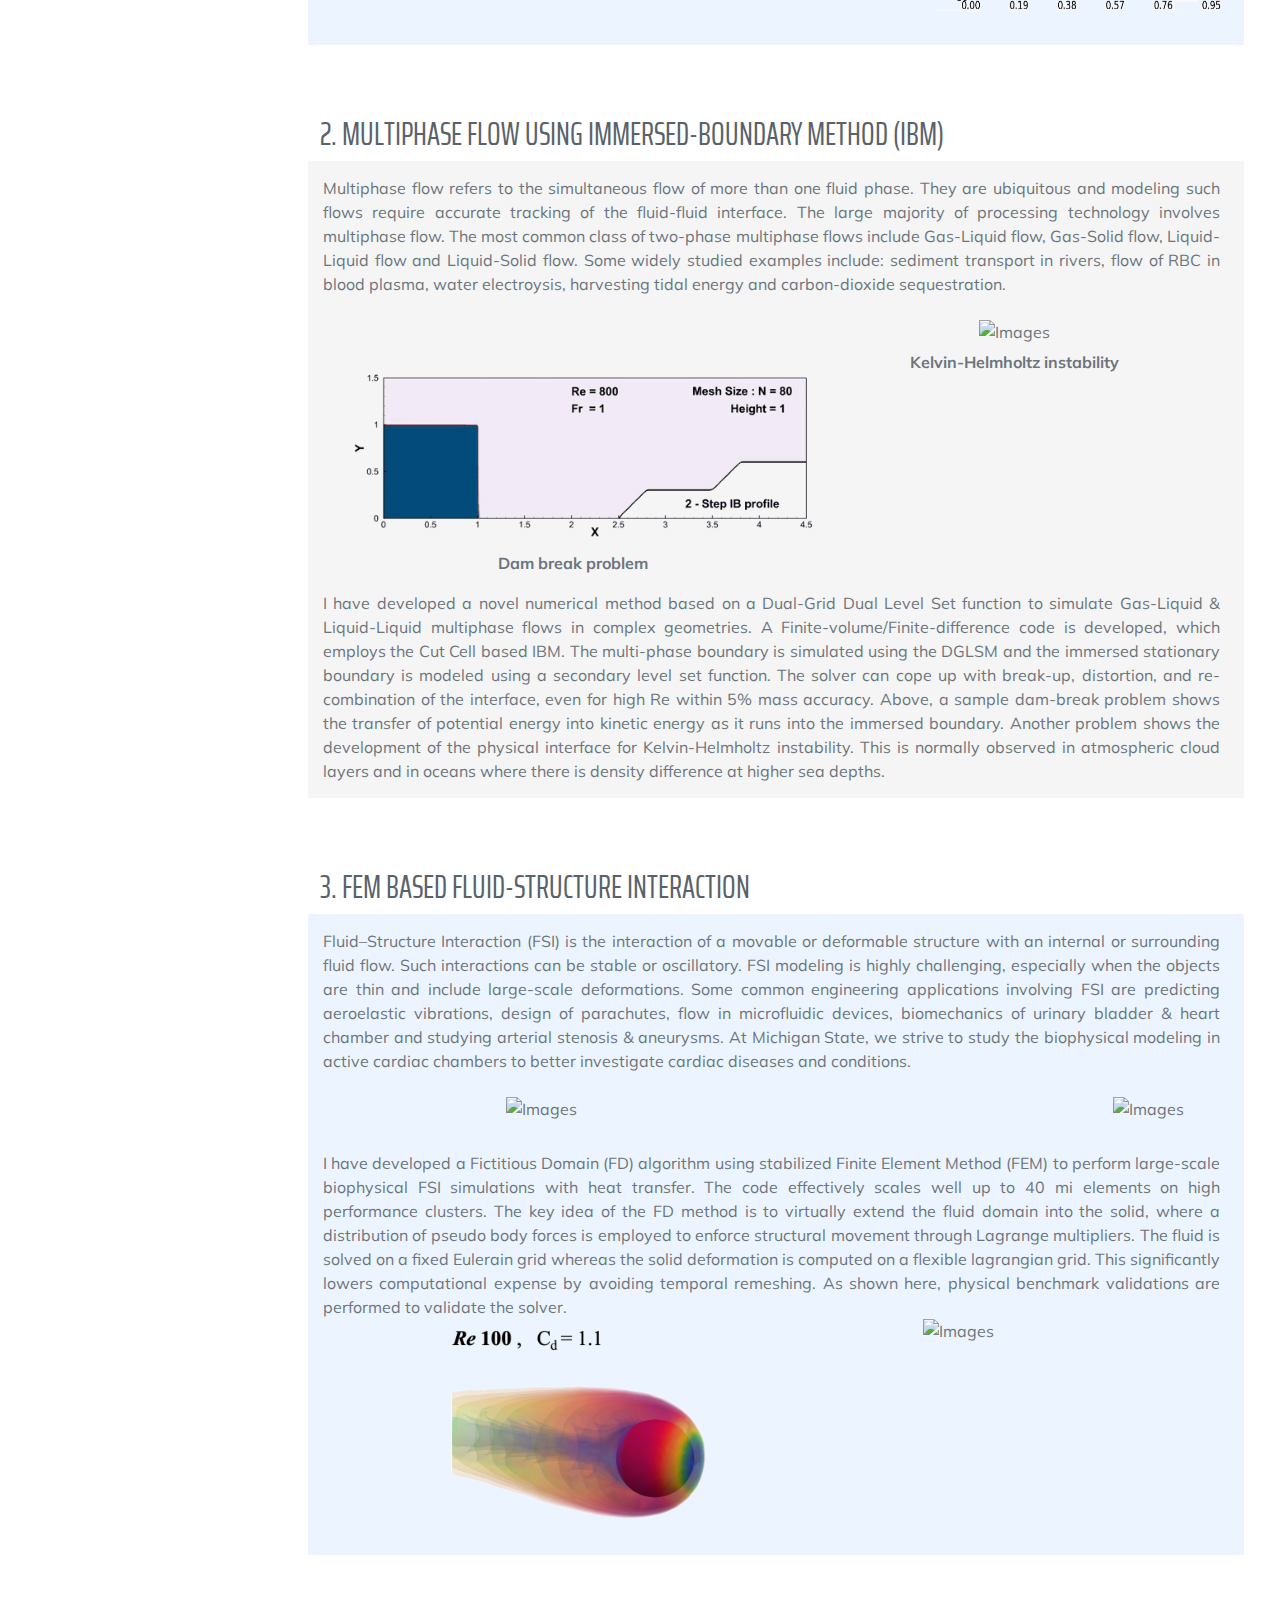
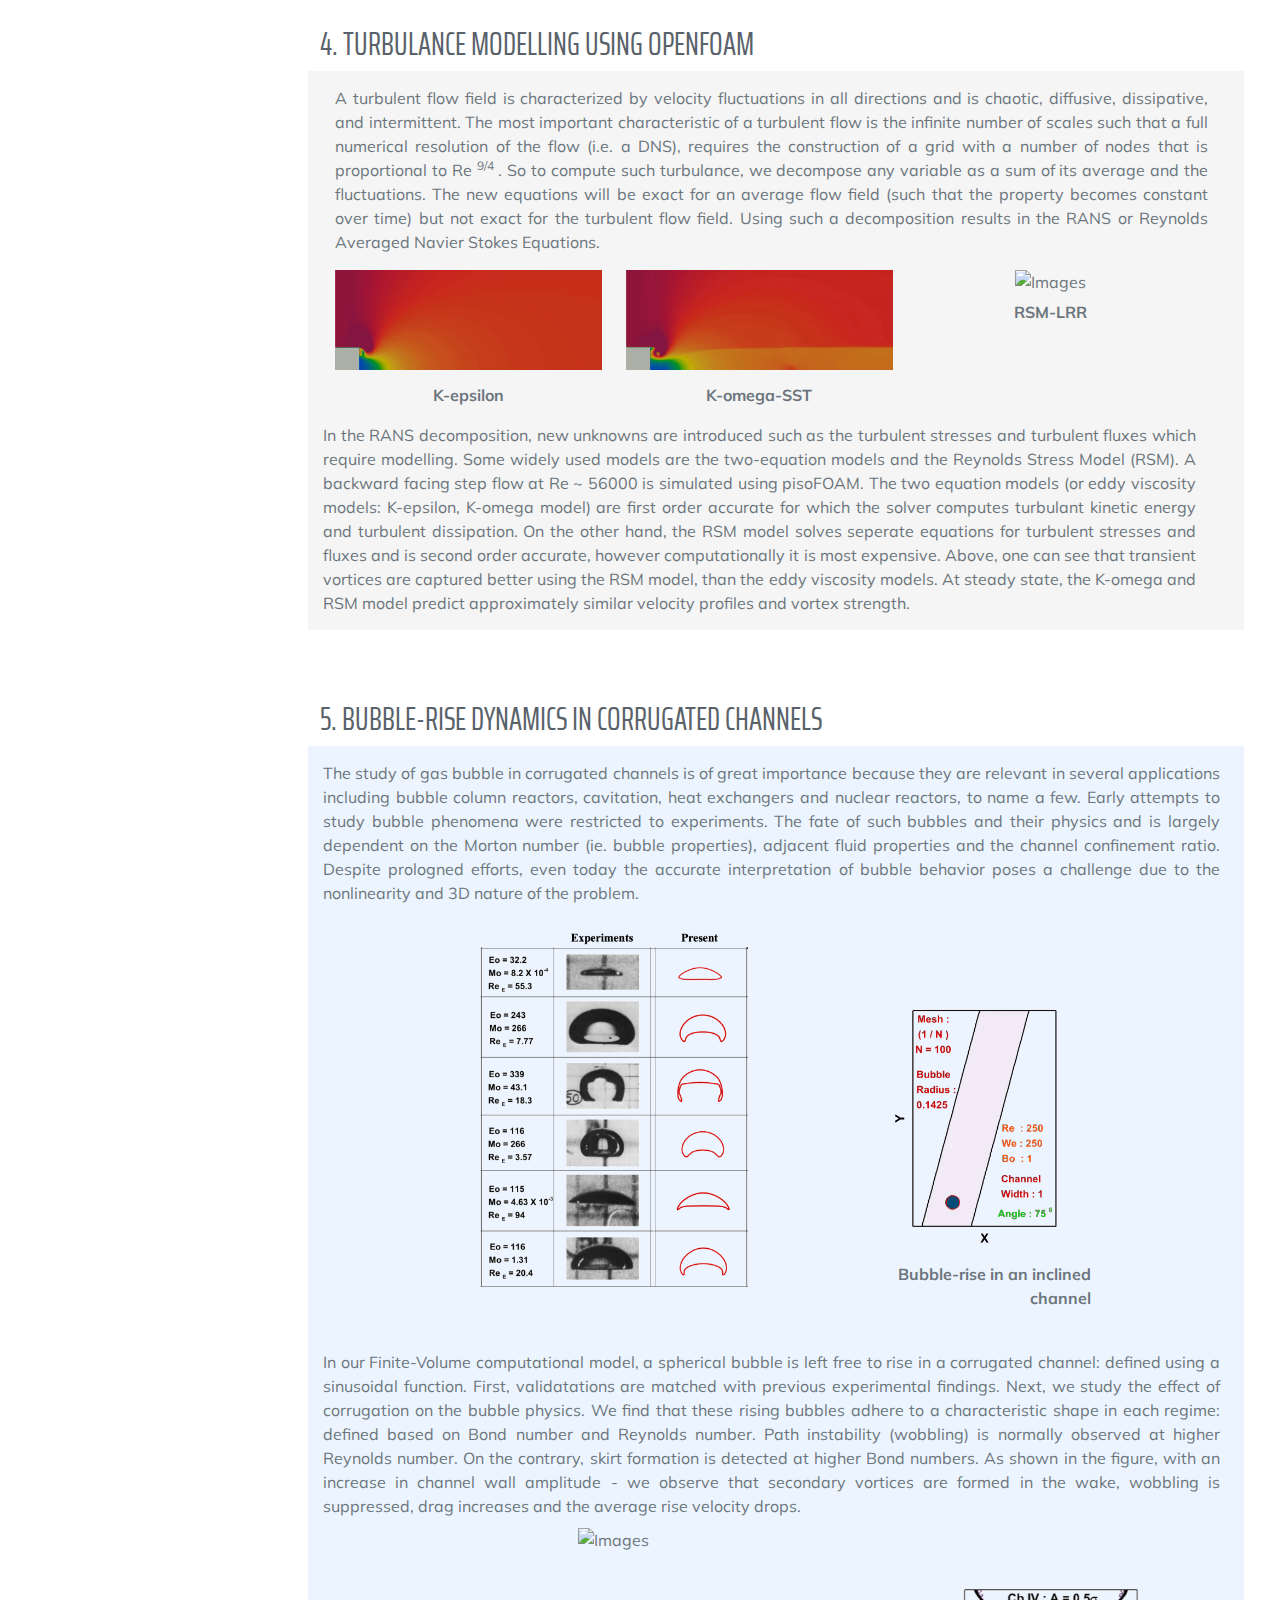
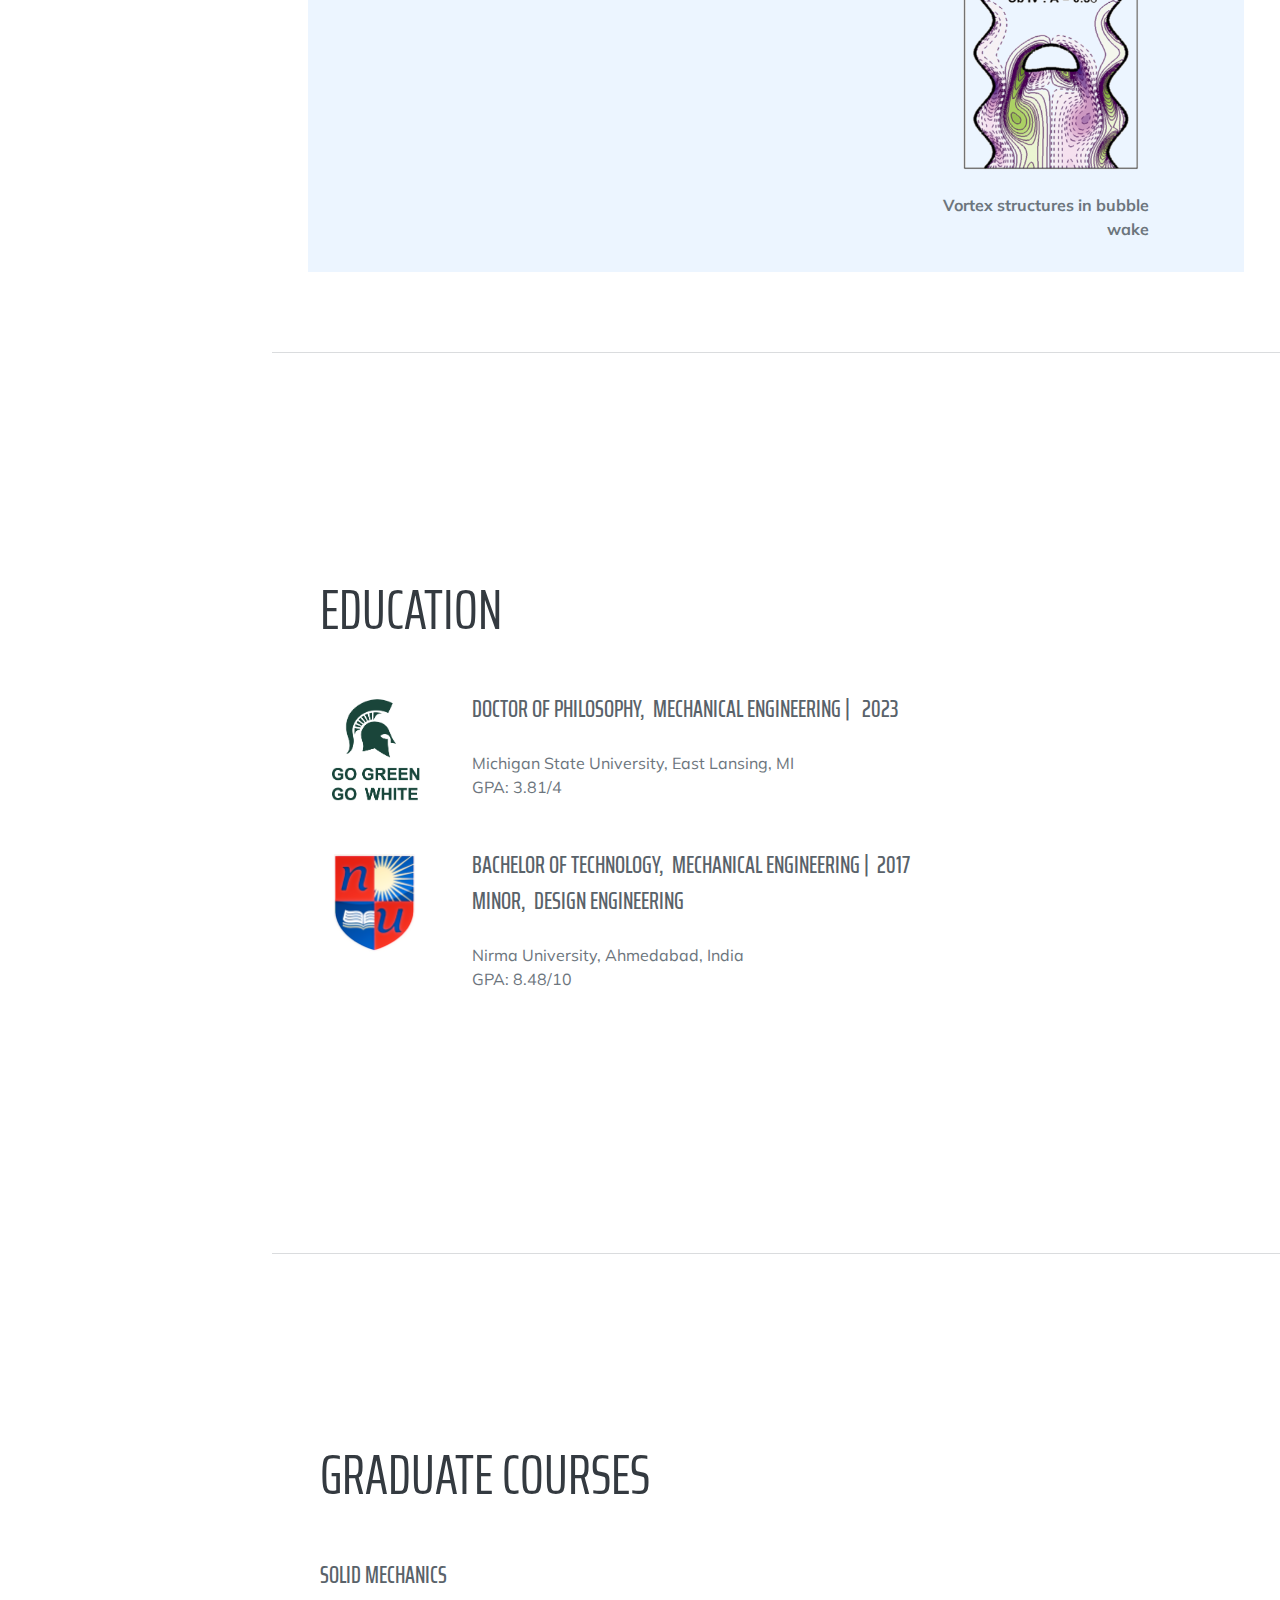
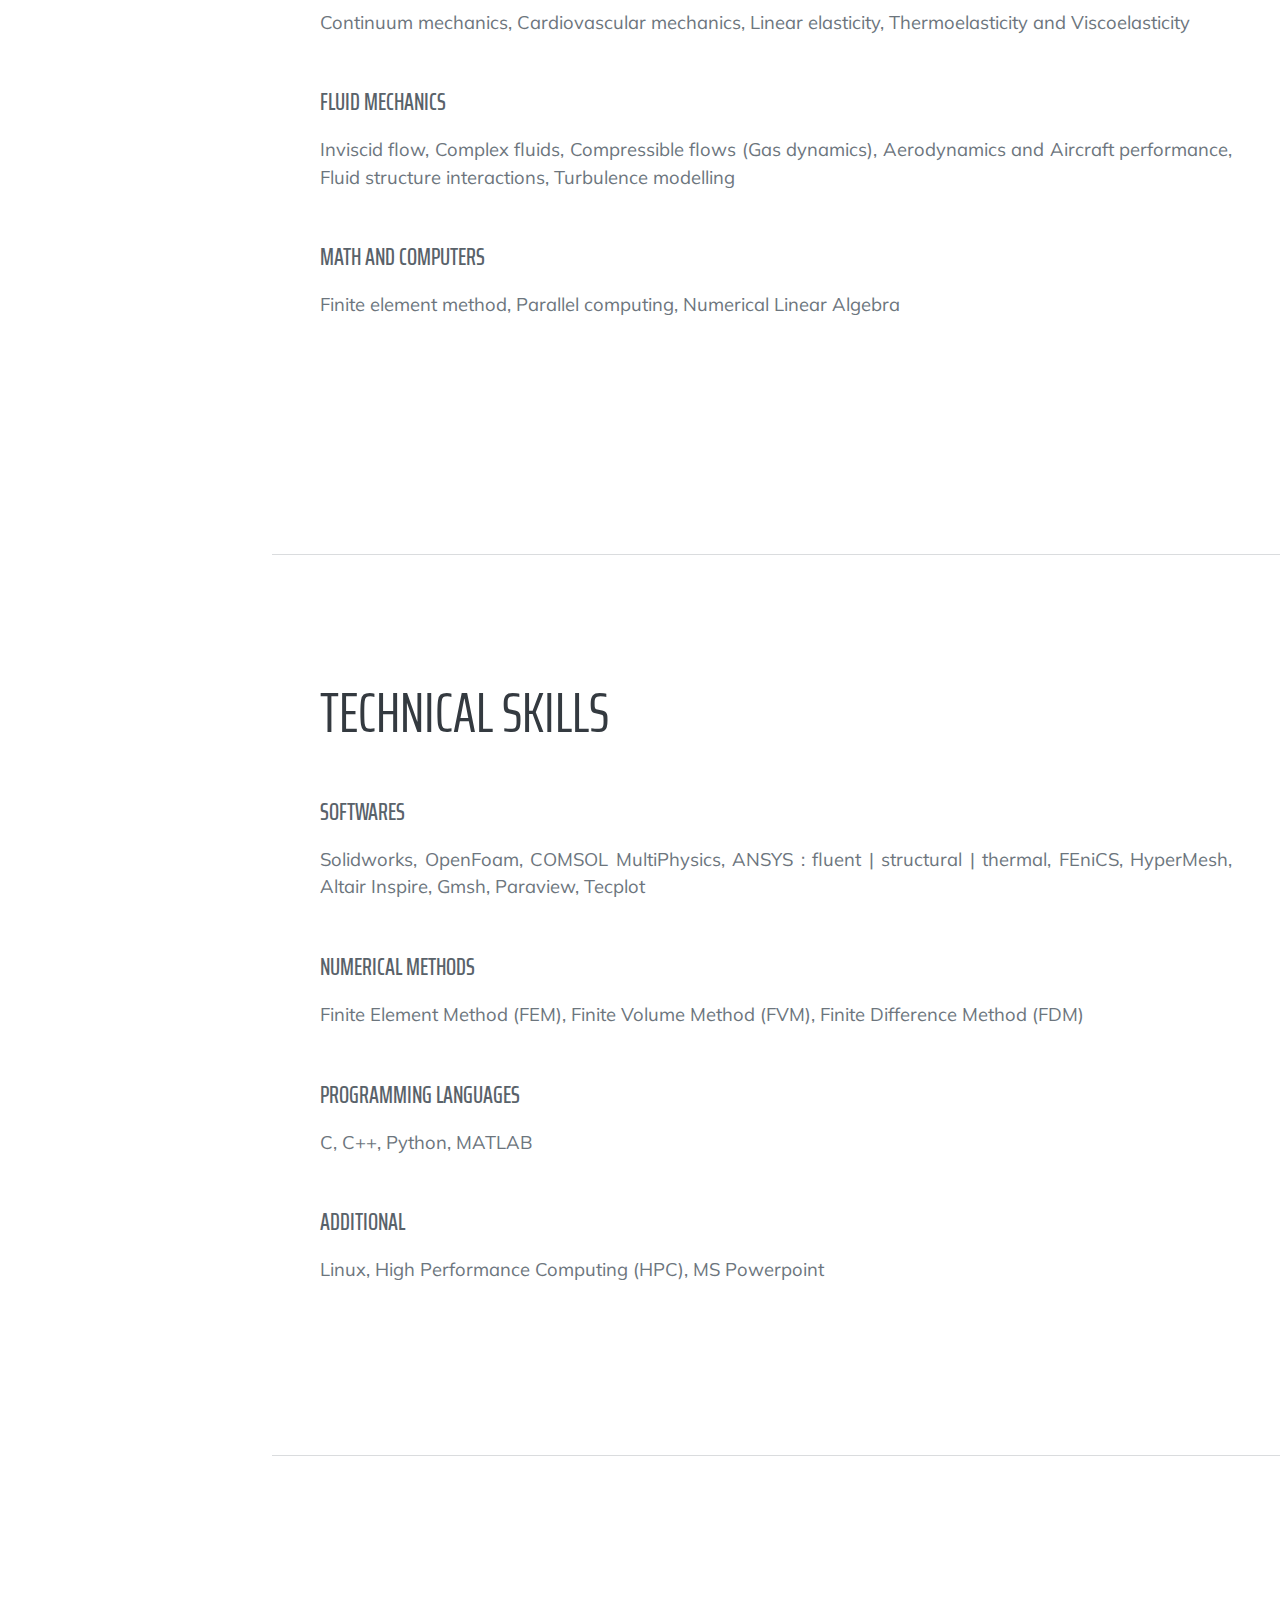
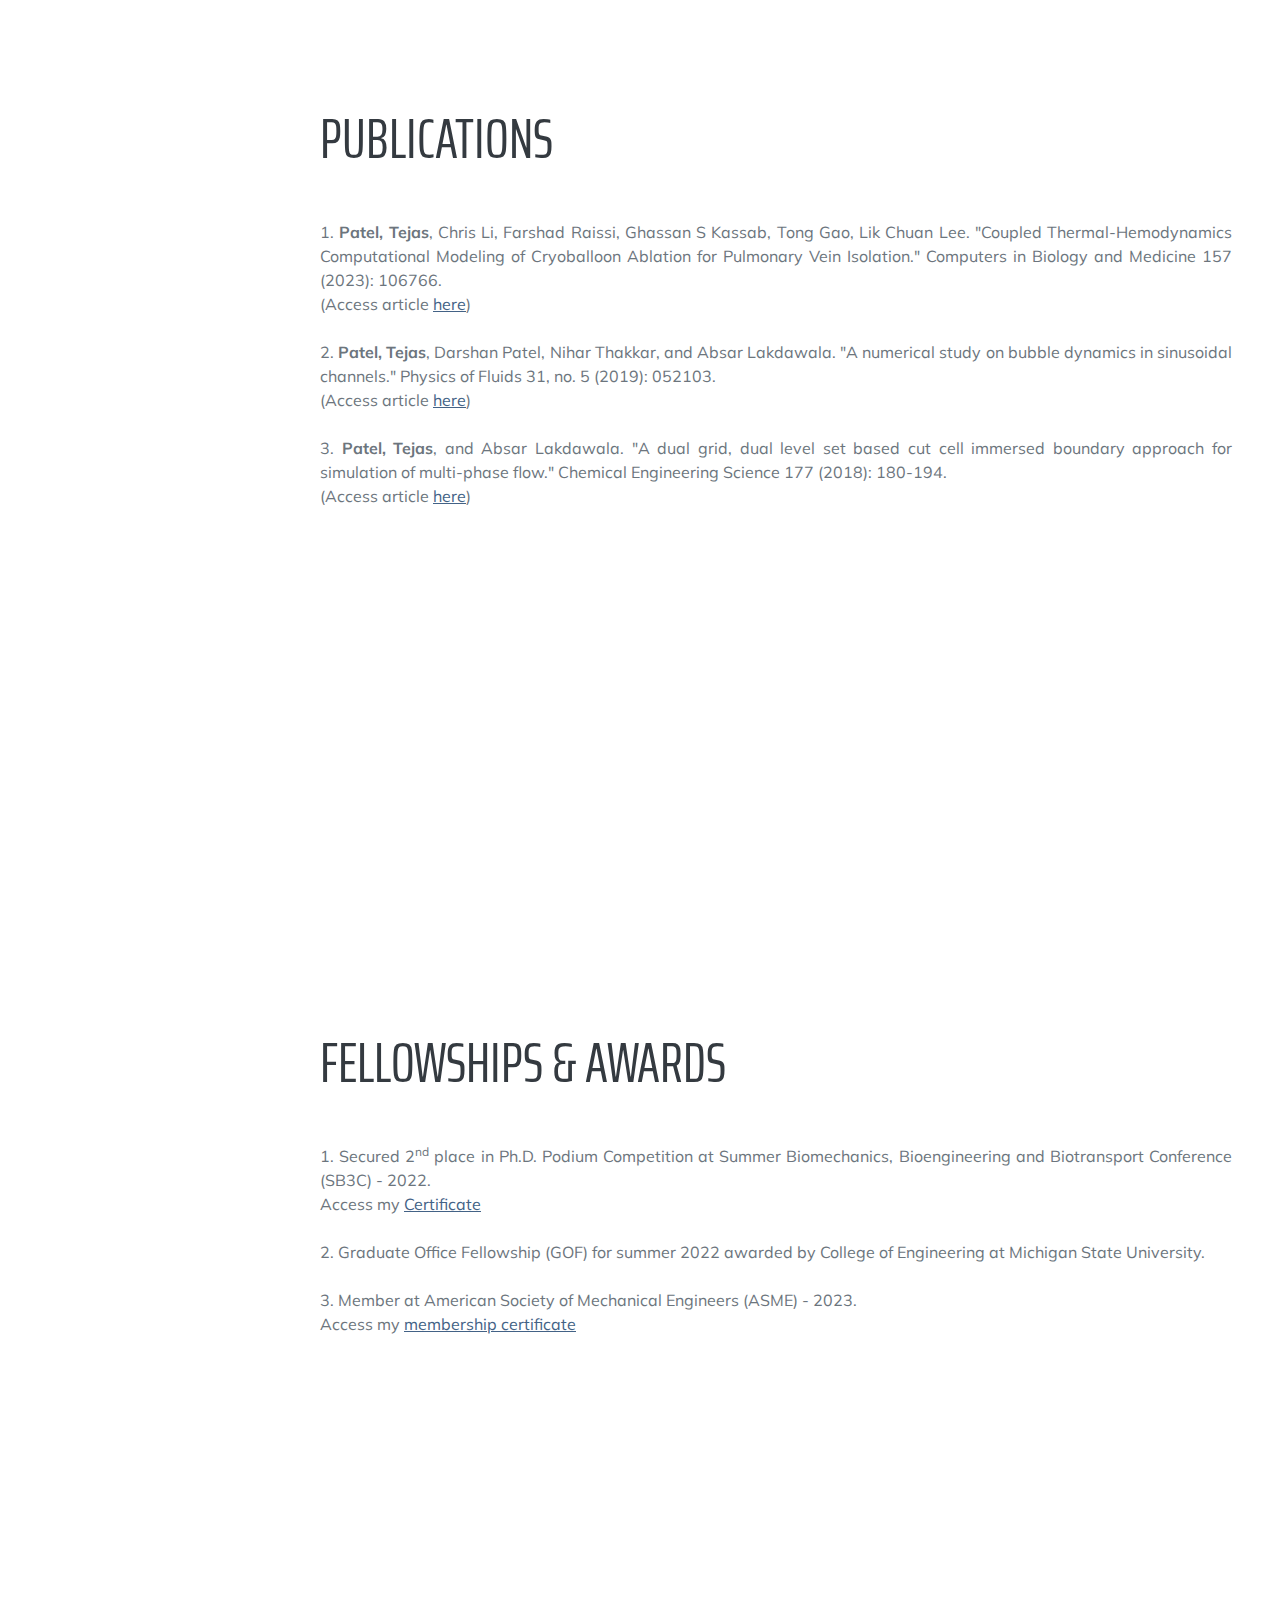
==== commit 1ab1883f: "update index.html" ====
--- a/index.html
+++ b/index.html
@@ -140,7 +140,7 @@
                     <p class="lead mb-5 col-md-12">
                       <br>Hi, welcome to my personal <b>CFD gallery</b>. Professionally, I have over 7 years of experience in researching diverse fluid flows. My competence lies in studying thermal & physical fluid flow problems. I am also proficient in the post-analysis and development of CFD softwares / numerical codes.
 
-                    <br><br>At present, I am a Ph.D. student in the Mechanical Engineering department at <b>Michigan State University</b>. Here, I work conjointly as a researcher in the Computational Biomechanics Lab under Dr. Lik Chuan Lee and the Complex Fluids Lab under Dr. Tong Gao.
+                    <br><br>At present, I am a CFD Research Engineer at <b>Convergent Science Inc.</b> in Madison, Wisconsin. Before this, I was a Ph.D. student in the Mechanical Engineering department at <b>Michigan State University</b> where I worked conjointly as a researcher in the Computational Biomechanics Lab under Dr. Lik Chuan Lee and the Complex Fluids Lab under Dr. Tong Gao.
 
                     <br><br>What <b>interests </b> me? Fluid structure interactions, aerodynamics/aeroelasticity of vehicle/bikes components, wind-tunnel testing, flow turbulence, shallow-water waves and bio-physical, multiphase and compressible flows. <br><br>Enjoy my CFD archive and feel free to reach out with job opportunities, consultation or if you want to simply talk fluids.
                   </p>
@@ -194,7 +194,7 @@
                           <img src="assets/img/CFD3.png"   alt="Images" style="width:40%" >
                         </div>
                         </div>
-                      <br>  Most widely, CFD finds its application in areas such as propulsion, aerodynamics, fluidics, marine, bio-fluid mechanics, acoustics, combustion, renewable energy and countless more. With the development of computational resources (thanks to Moore's law) and present day GPU's, the scope and future of CFD is increasing than ever before. But for all we know, there is a still a long way to go. Below in my gallery, I exhibit the different <b> CFD projects</b> I have worked on till date. </p>
+                      <br>  Most widely, CFD finds its application in areas such as propulsion, aerodynamics, fluidics, marine, bio-fluid mechanics, acoustics, combustion, renewable energy and countless more. With the development of computational resources (thanks to Moore's law) and present day GPU's, the scope and future of CFD is increasing than ever before. But for all we know, there is a still a long way to go. Below in my gallery, I have displayed the different <b> CFD projects</b> I have worked on till date. </p>
                 </div>
               </section>
               <hr class="m-0" />
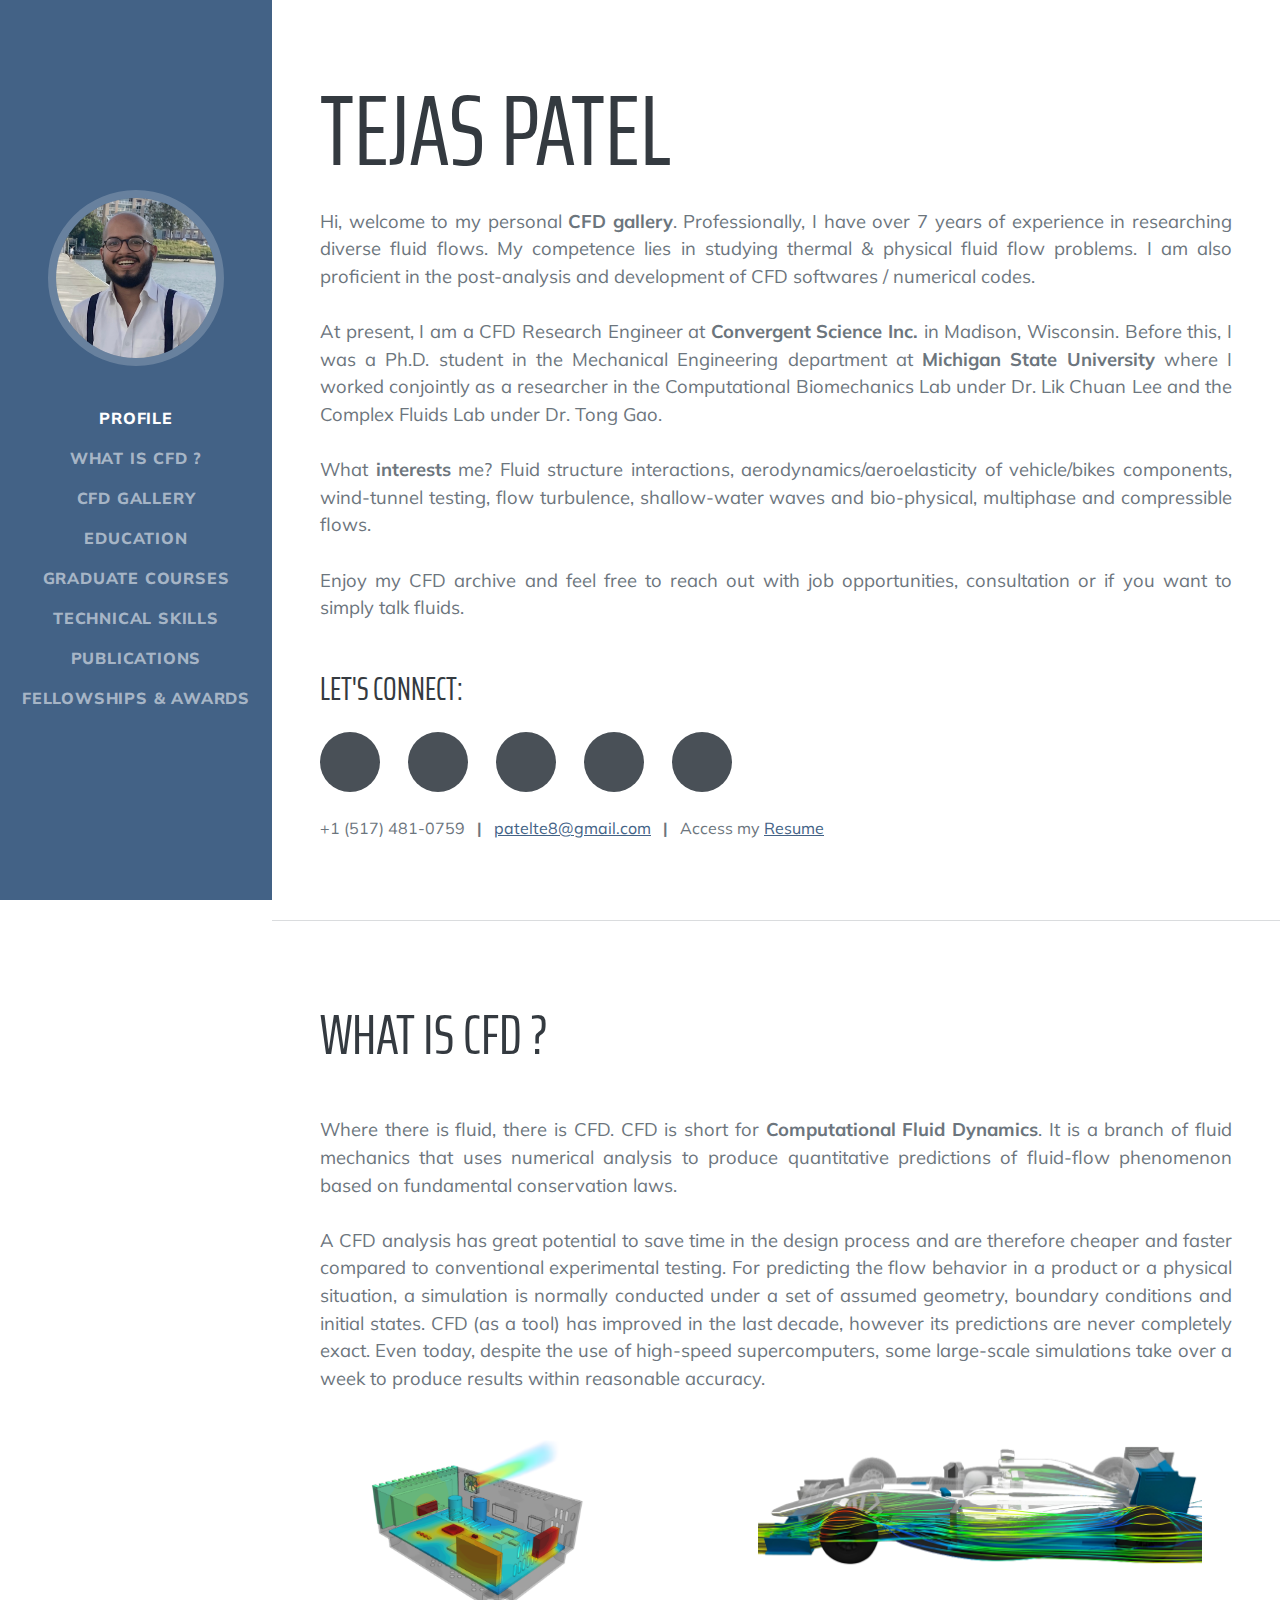
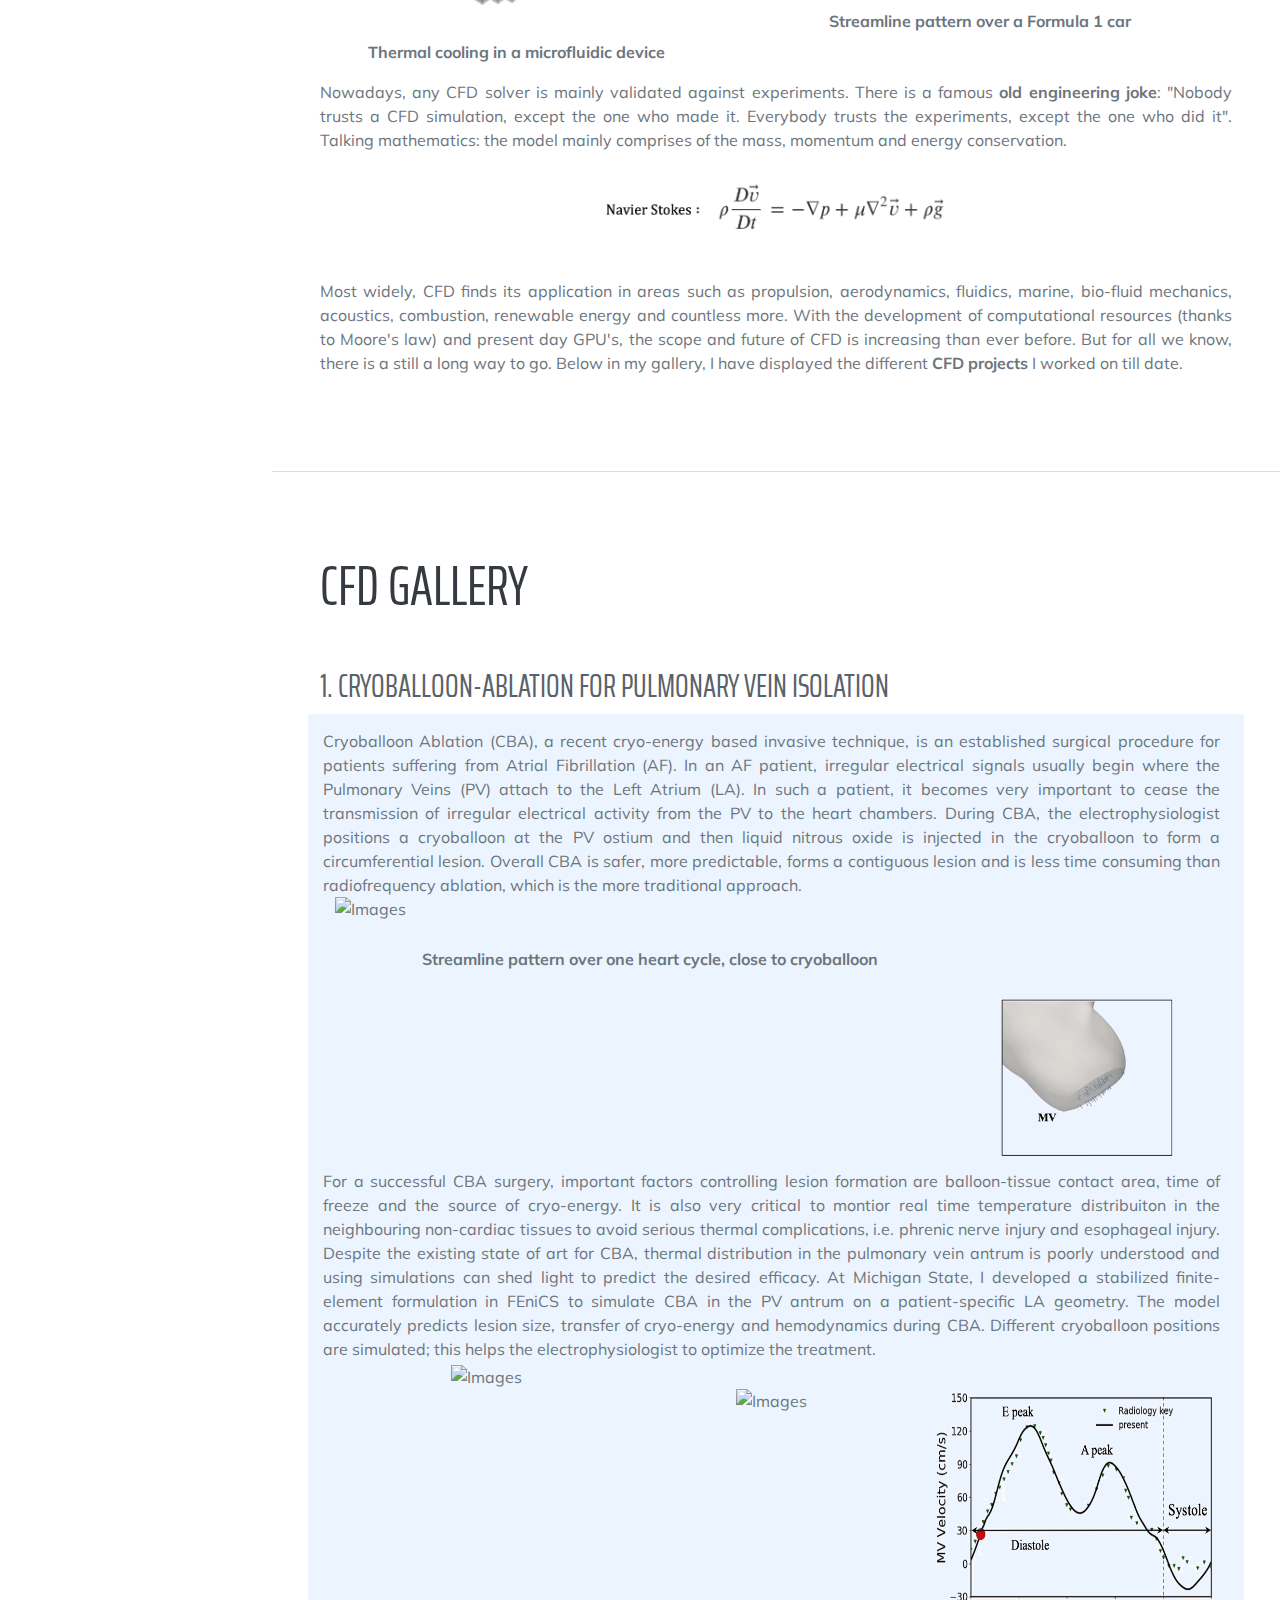
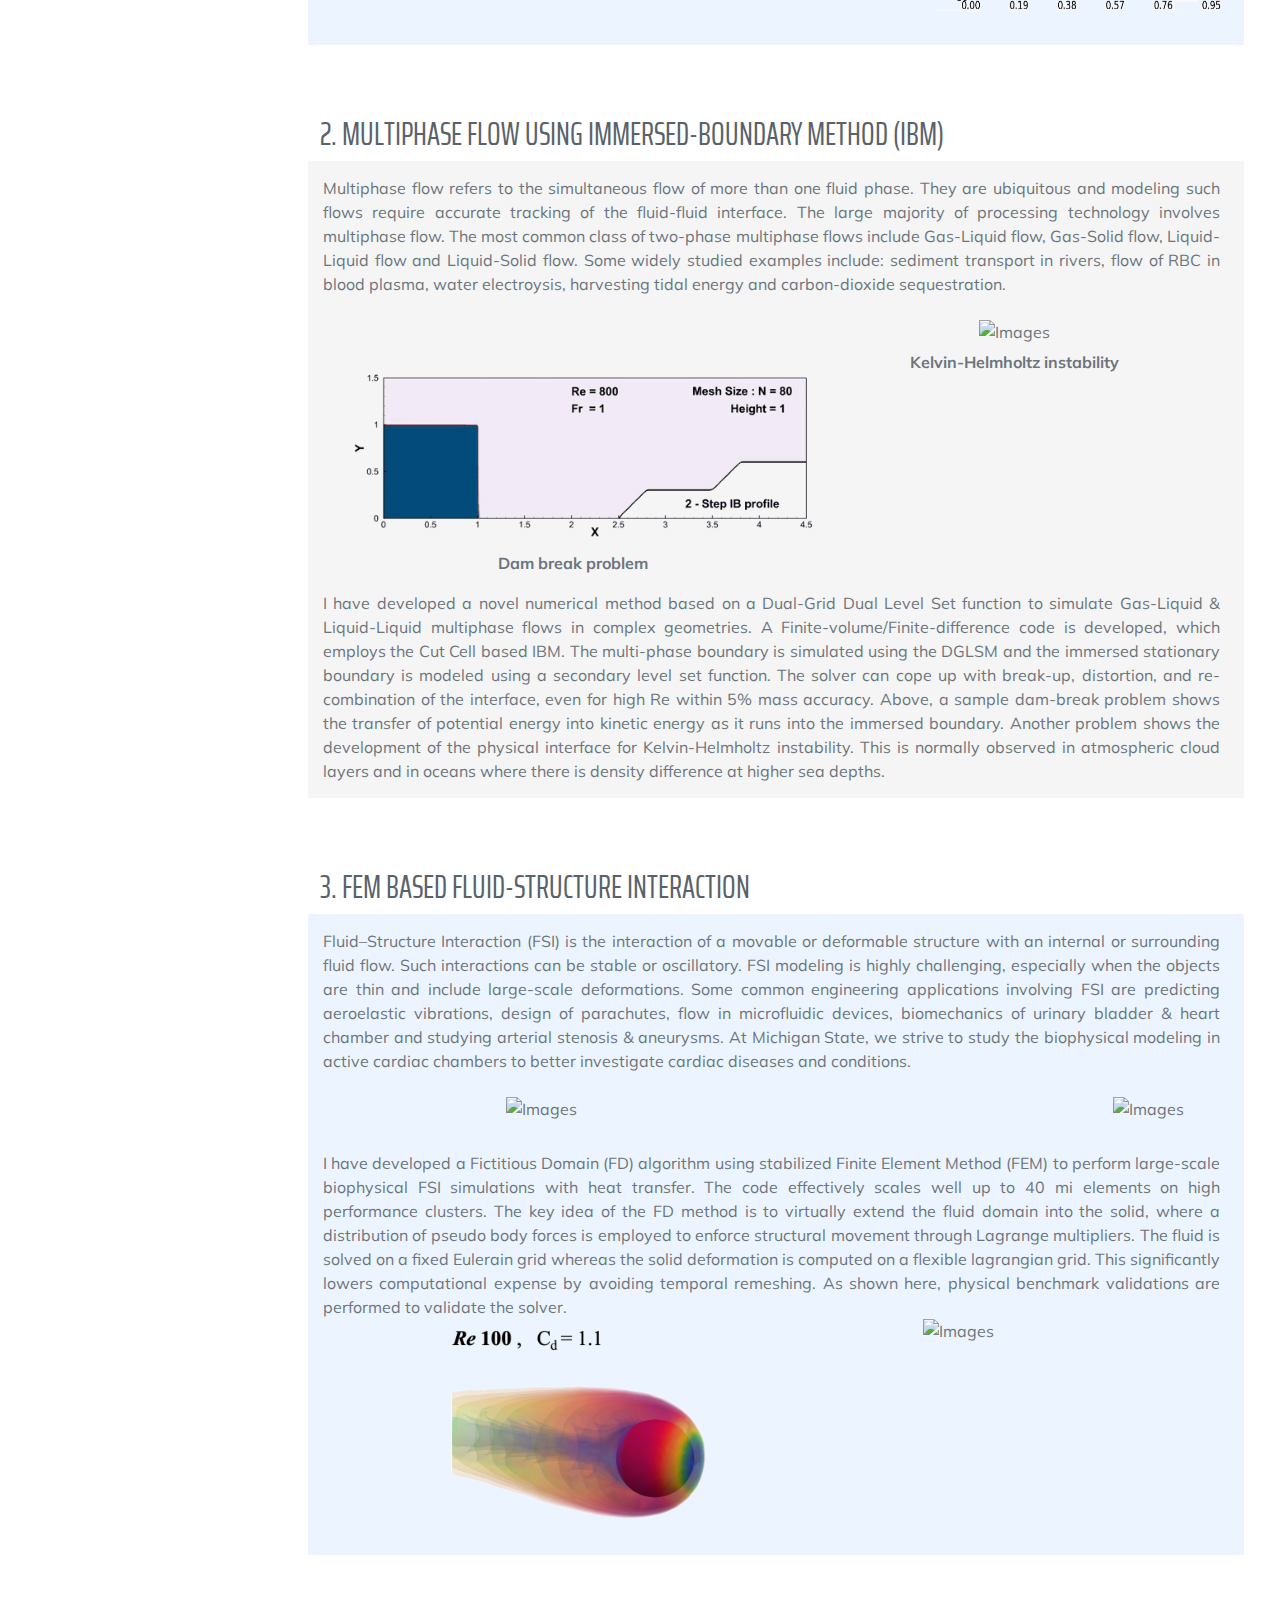
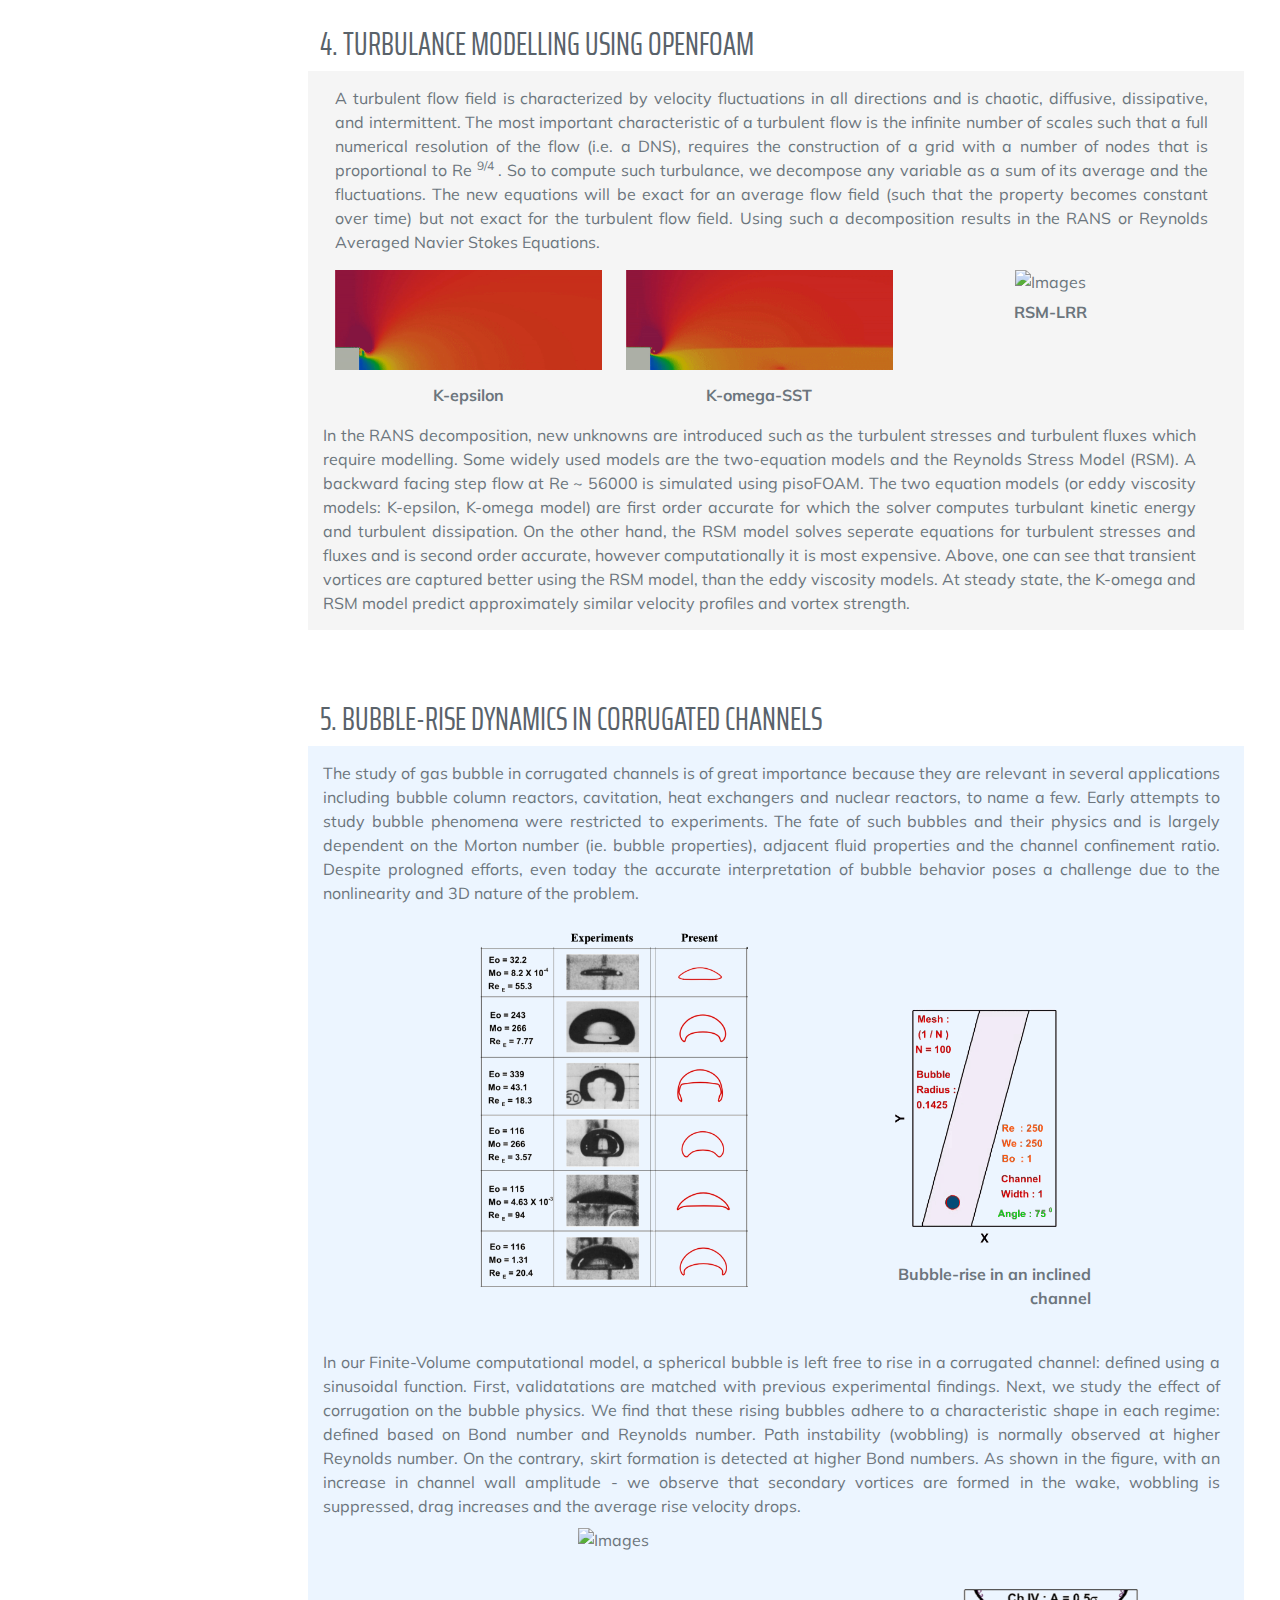
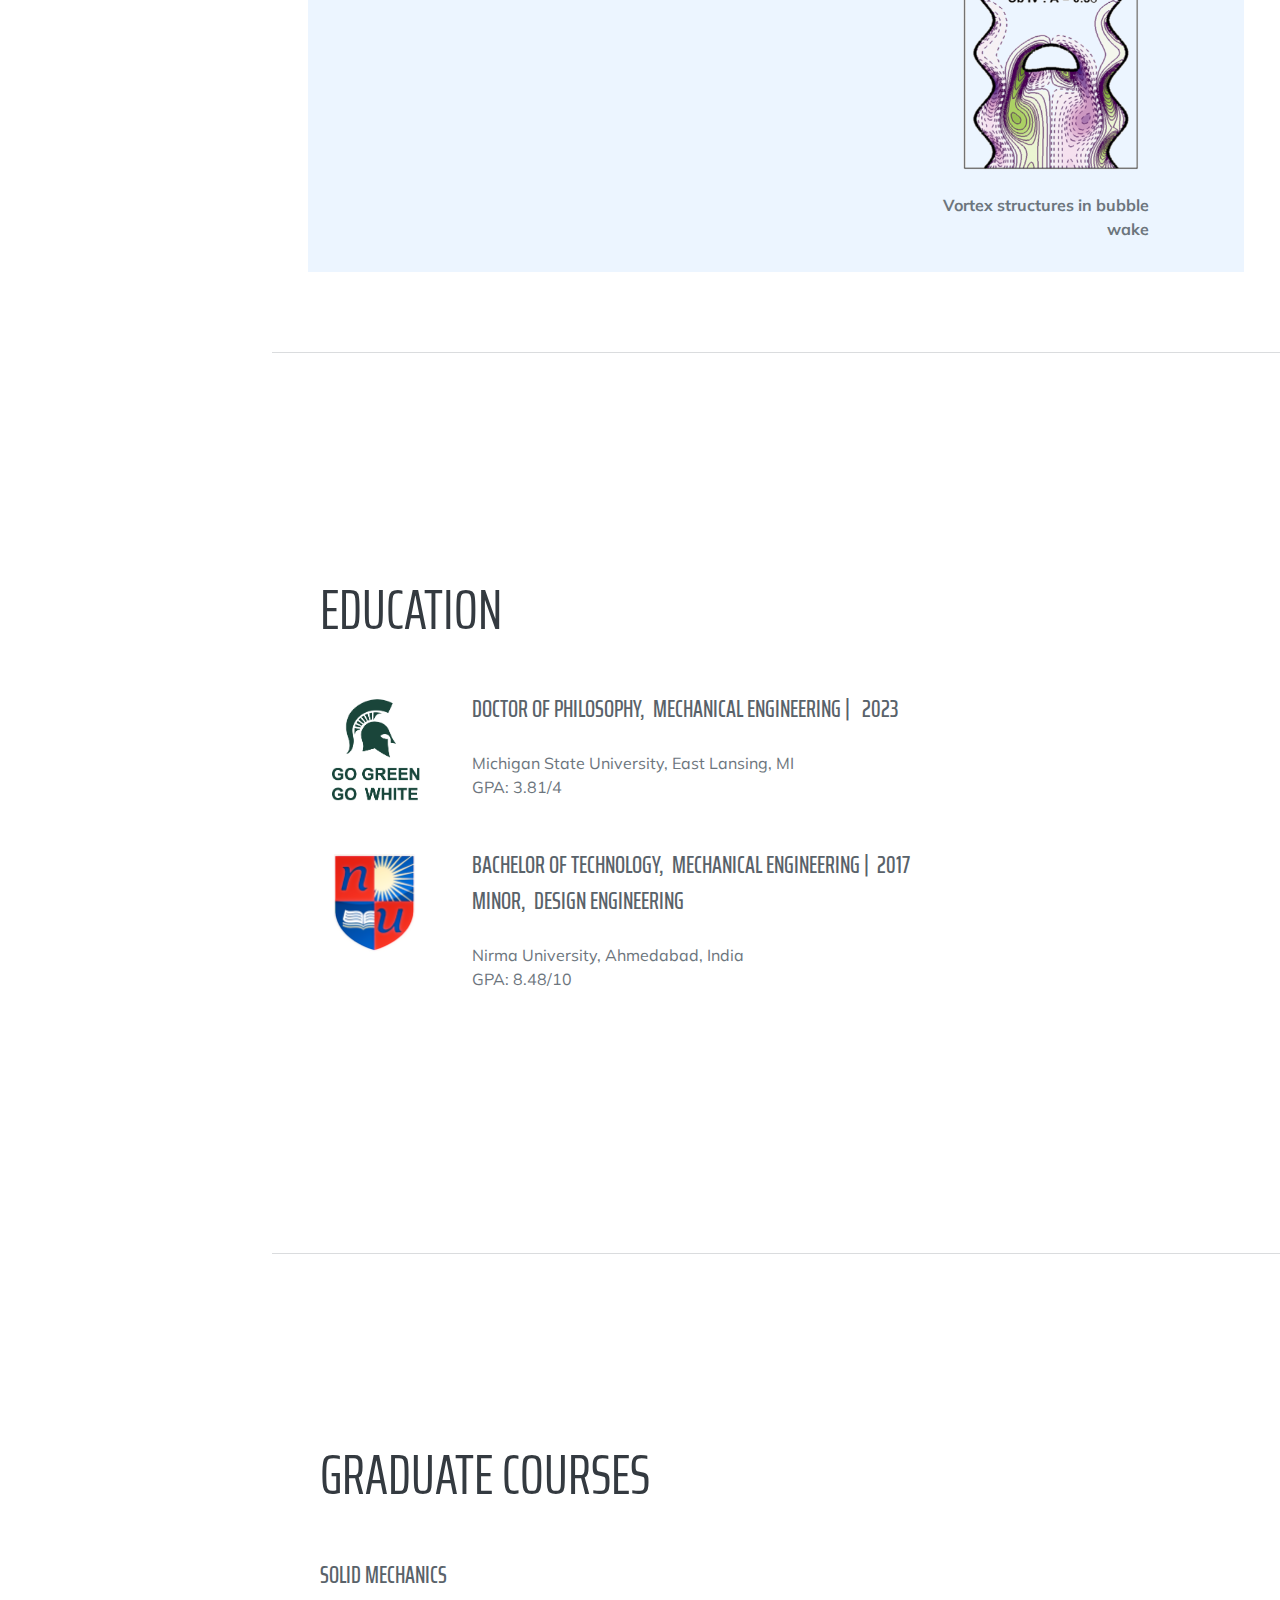
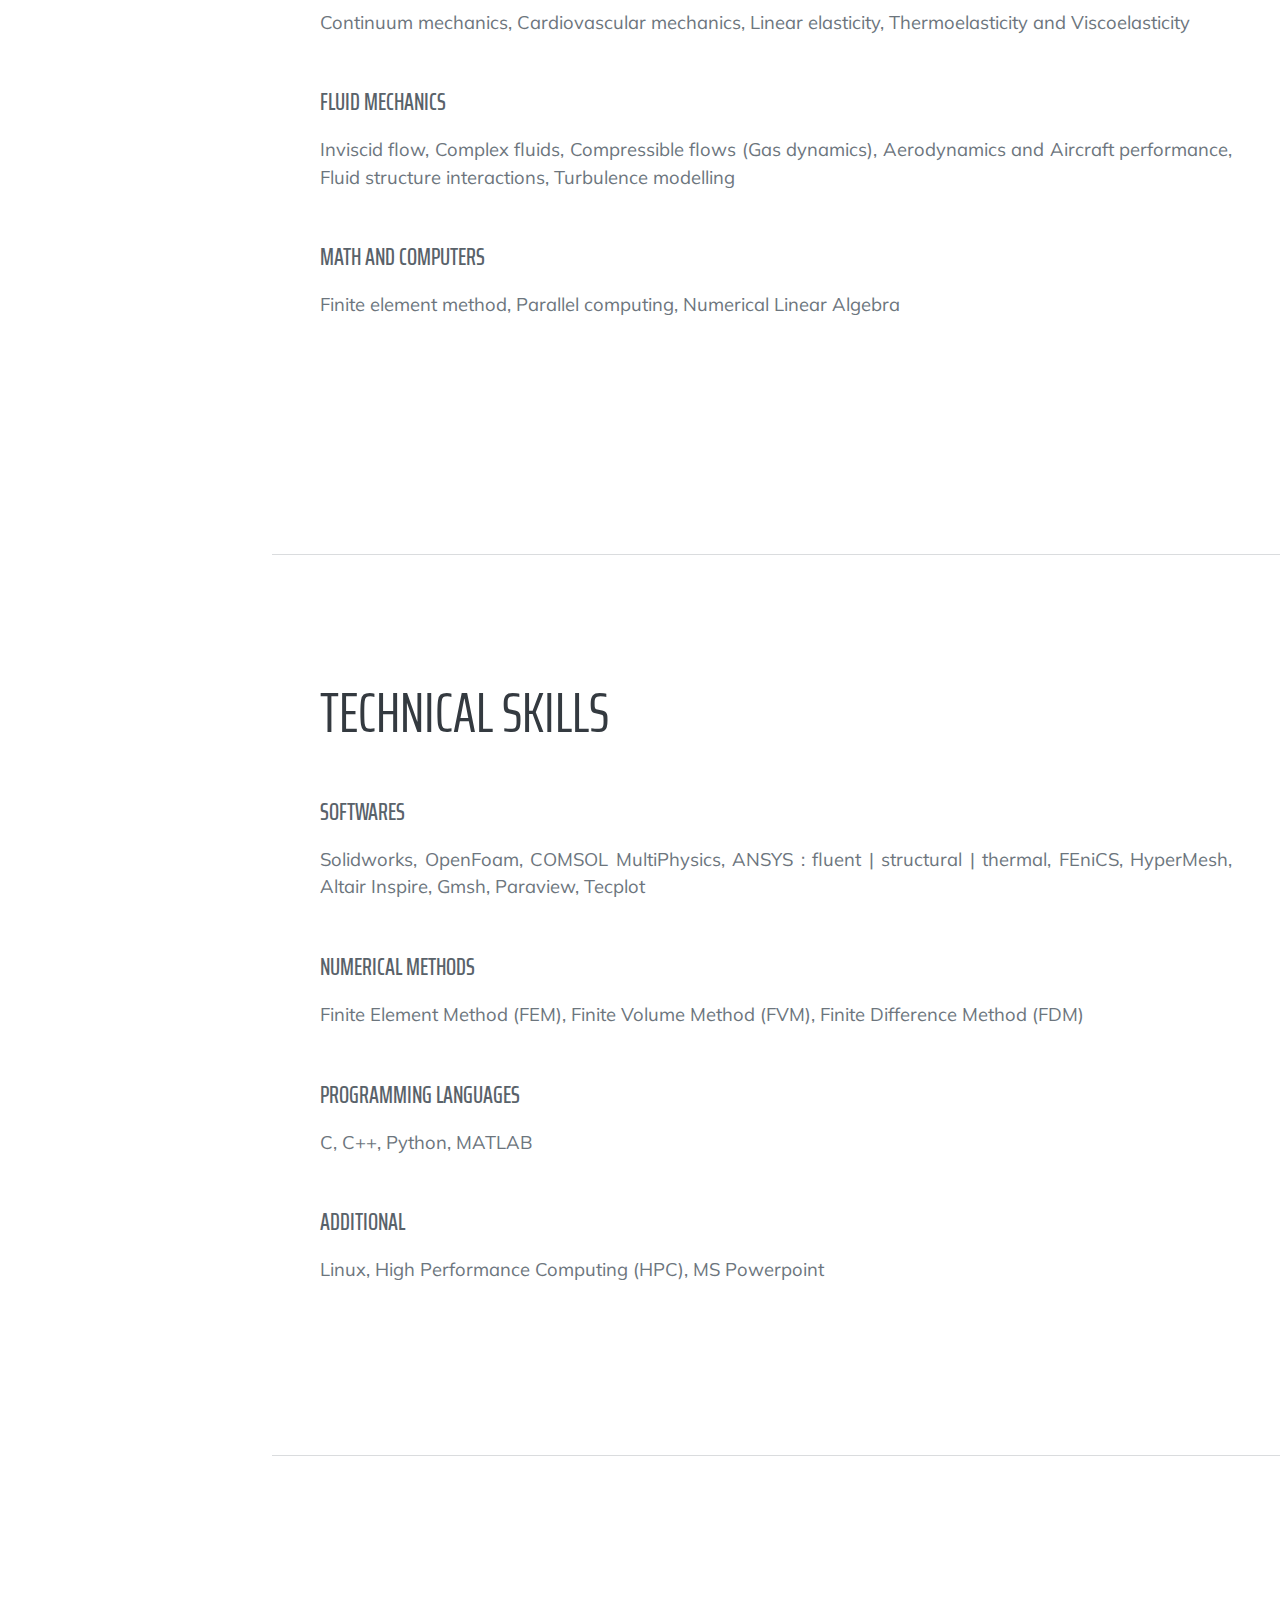
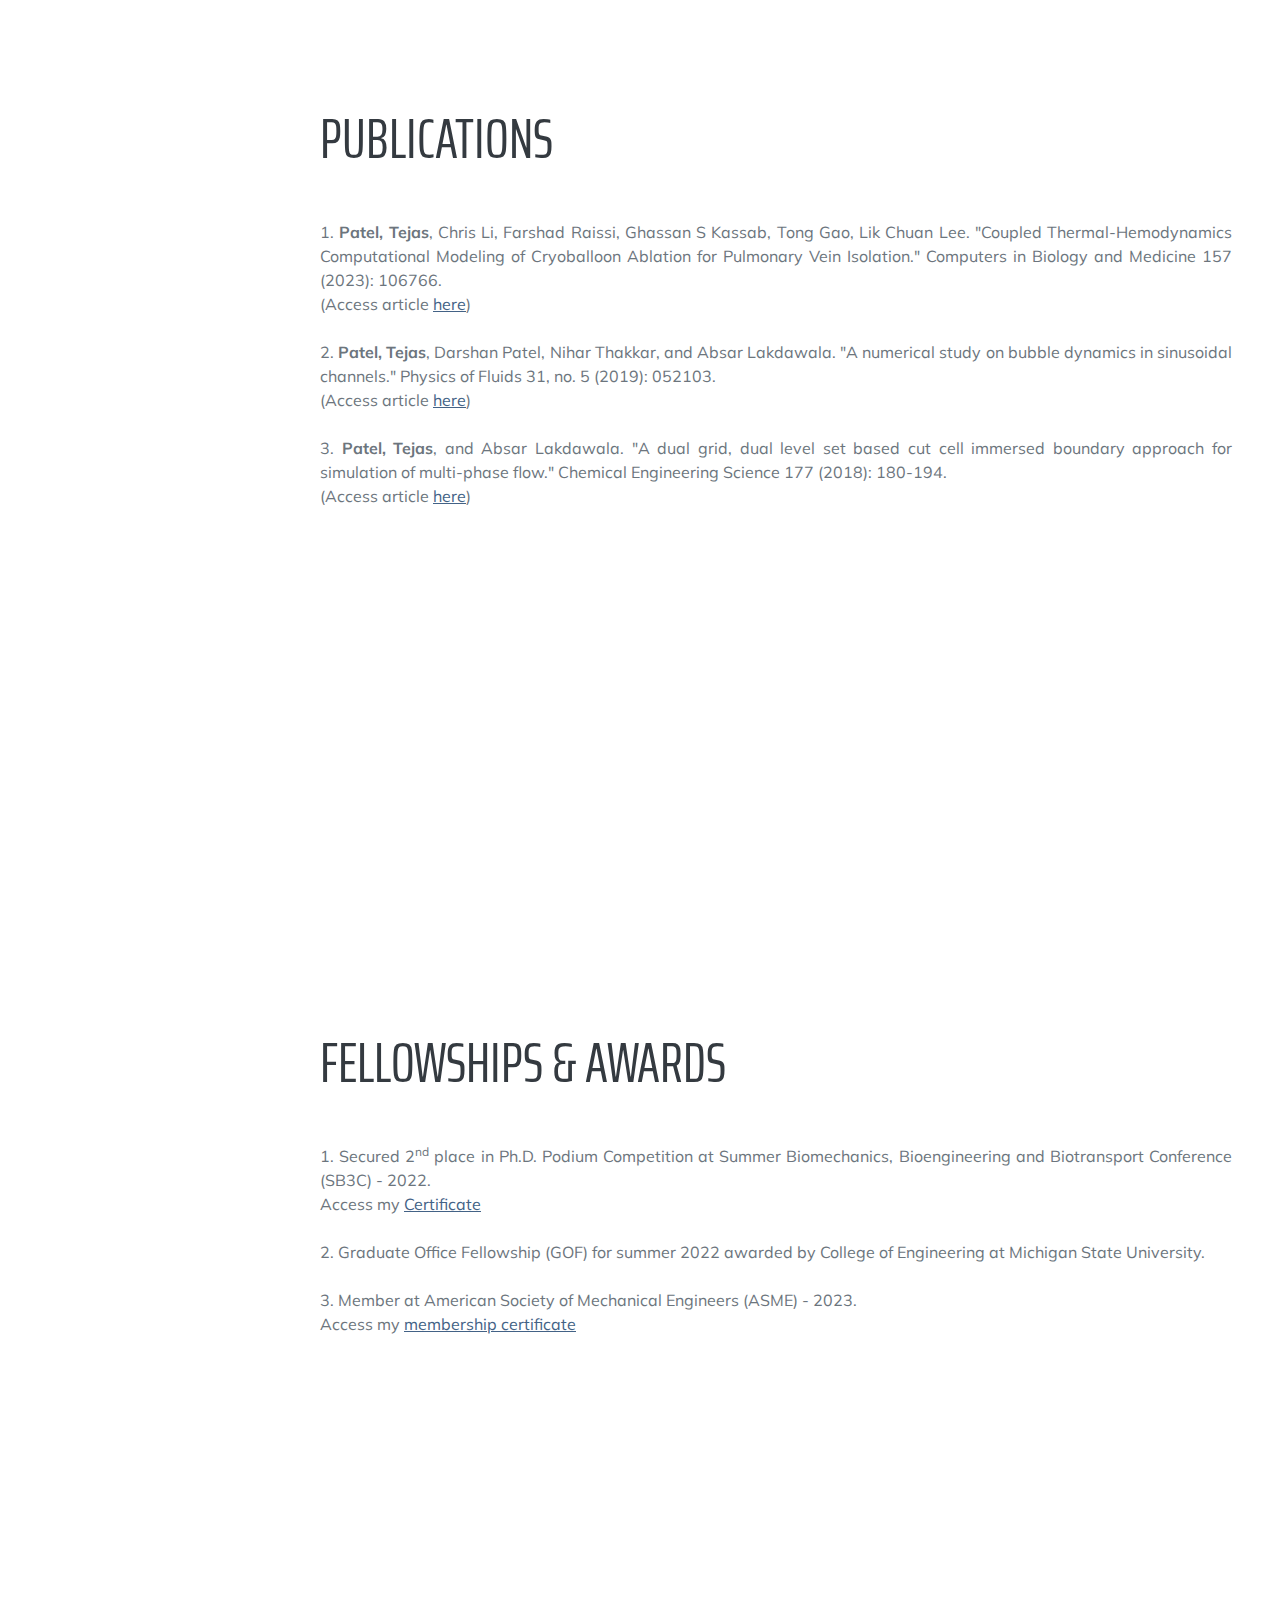
==== commit dfc26dc6: "Update1 index.html" ====
--- a/index.html
+++ b/index.html
@@ -194,7 +194,7 @@
                           <img src="assets/img/CFD3.png"   alt="Images" style="width:40%" >
                         </div>
                         </div>
-                      <br>  Most widely, CFD finds its application in areas such as propulsion, aerodynamics, fluidics, marine, bio-fluid mechanics, acoustics, combustion, renewable energy and countless more. With the development of computational resources (thanks to Moore's law) and present day GPU's, the scope and future of CFD is increasing than ever before. But for all we know, there is a still a long way to go. Below in my gallery, I have displayed the different <b> CFD projects</b> I have worked on till date. </p>
+                      <br>  Most widely, CFD finds its application in areas such as propulsion, aerodynamics, fluidics, marine, bio-fluid mechanics, acoustics, combustion, renewable energy and countless more. With the development of computational resources (thanks to Moore's law) and present day GPU's, the scope and future of CFD is increasing than ever before. But for all we know, there is a still a long way to go. Below in my gallery, I have displayed the different <b> CFD projects</b> I worked on till date. </p>
                 </div>
               </section>
               <hr class="m-0" />
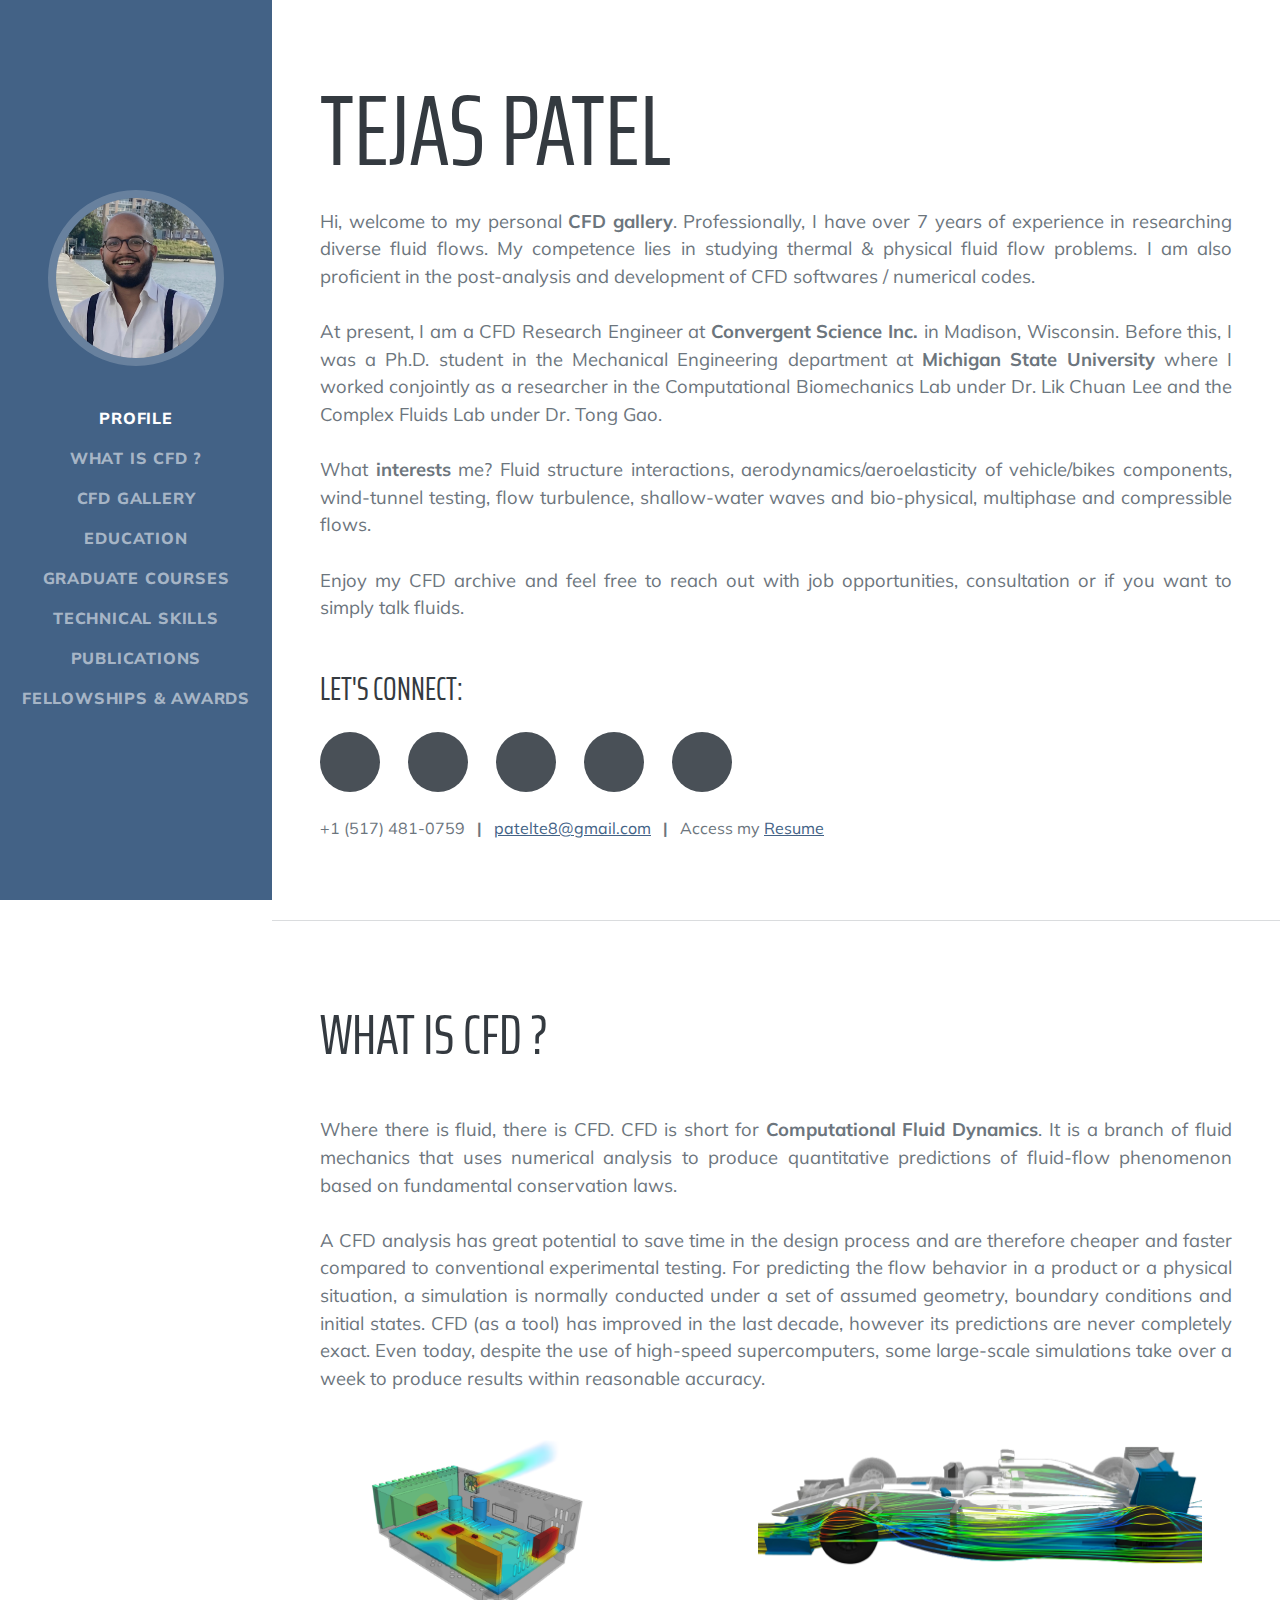
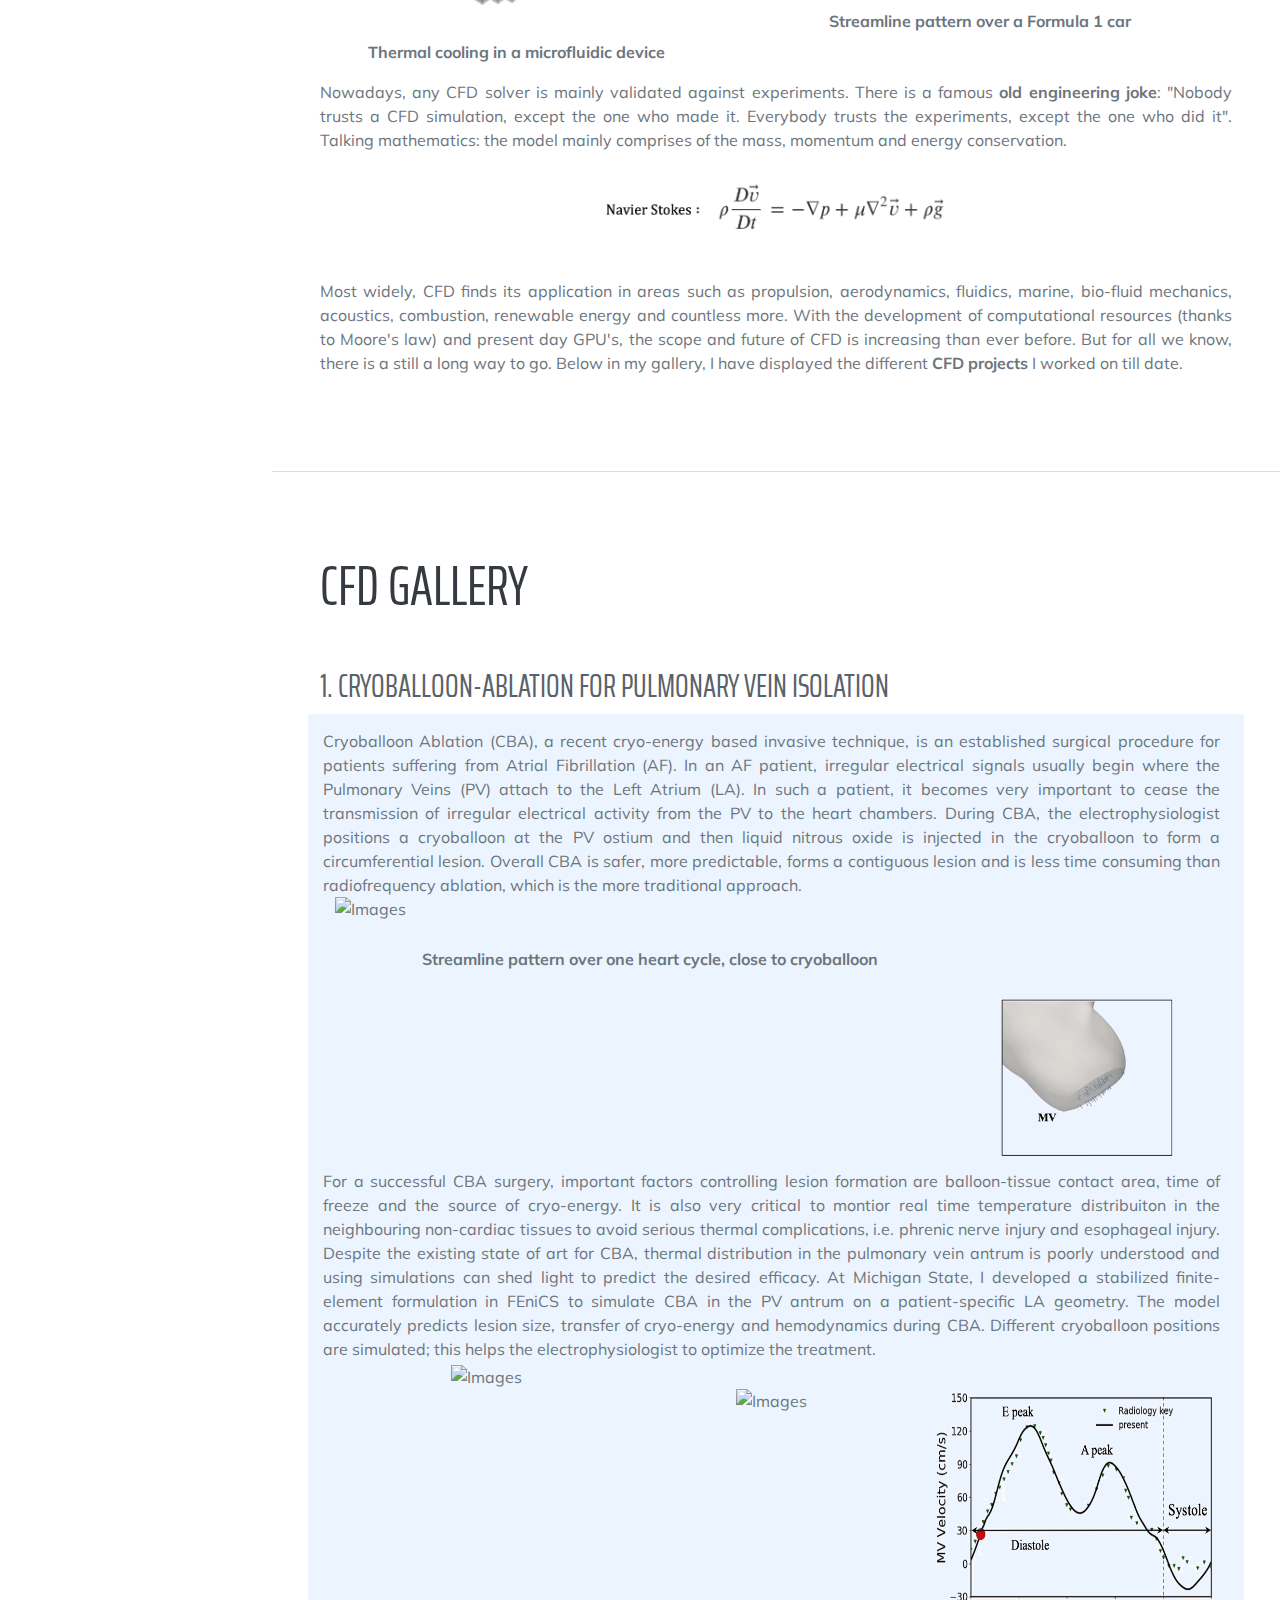
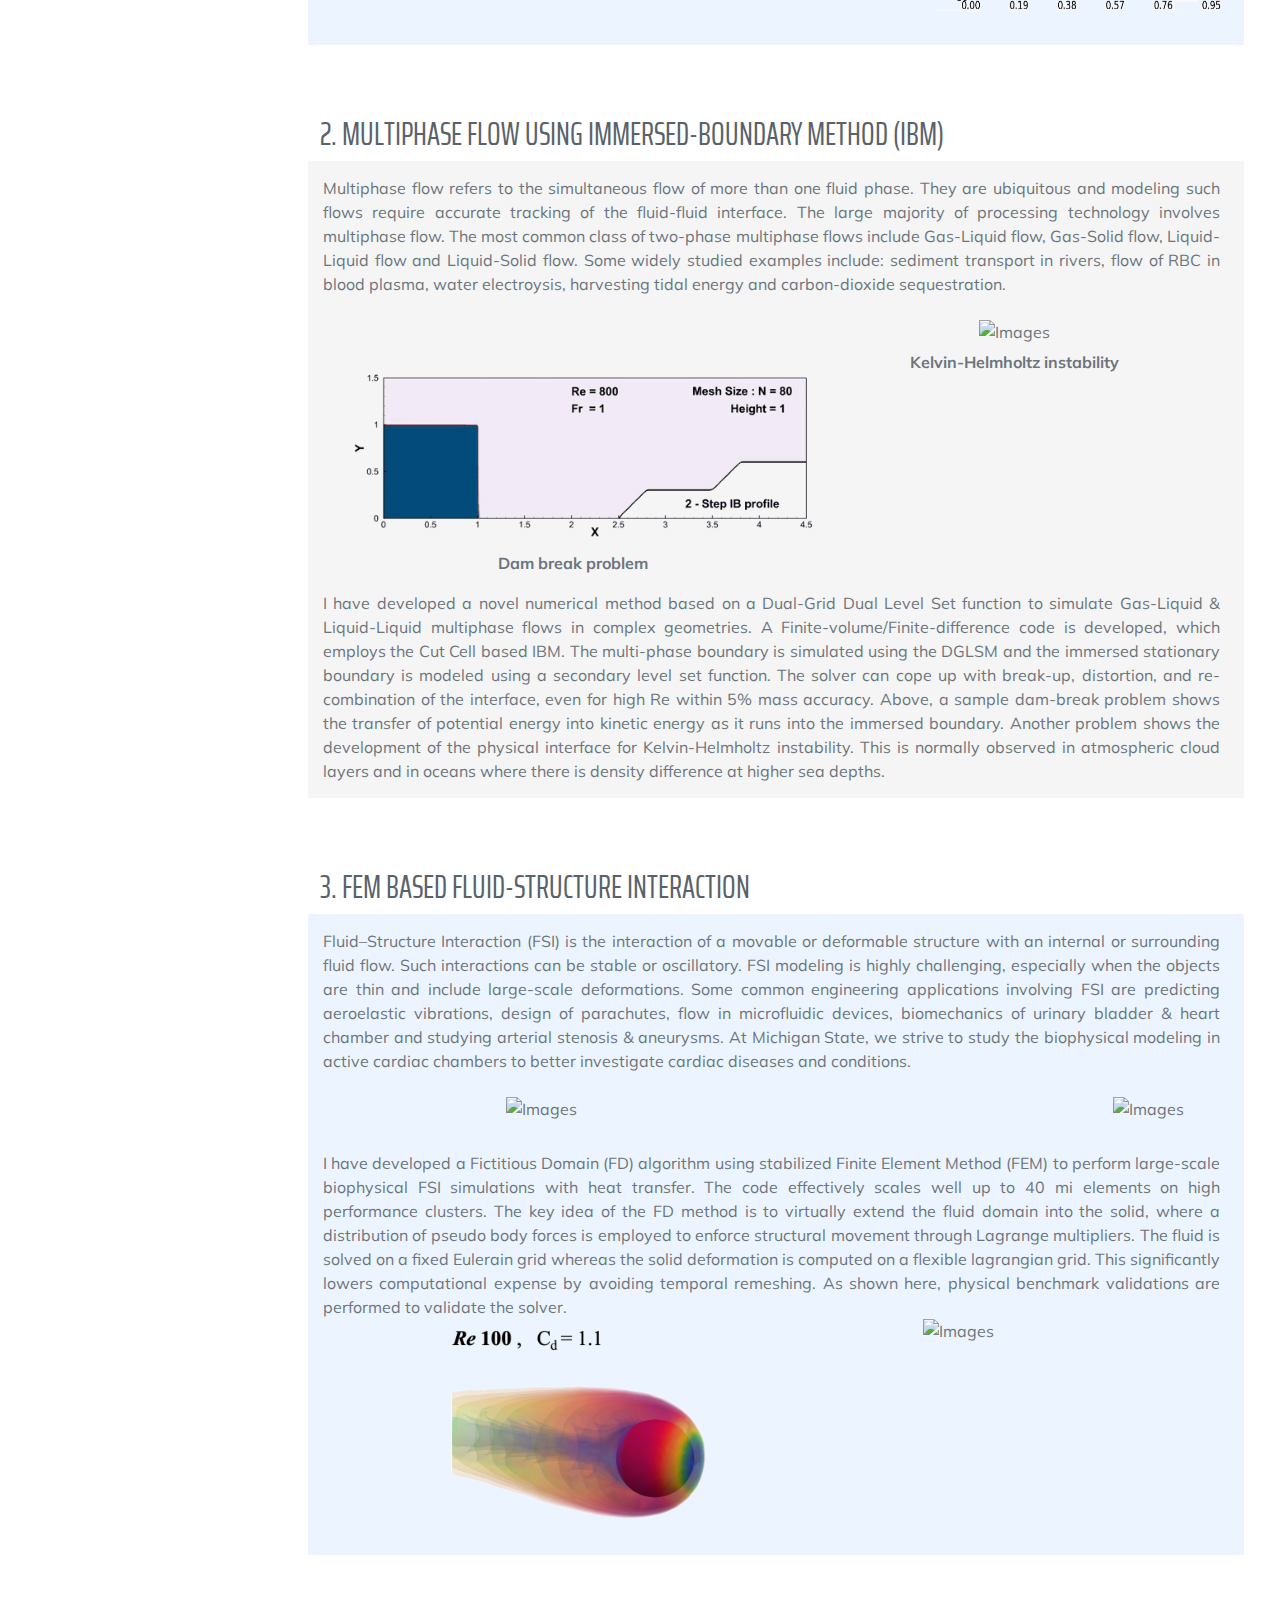
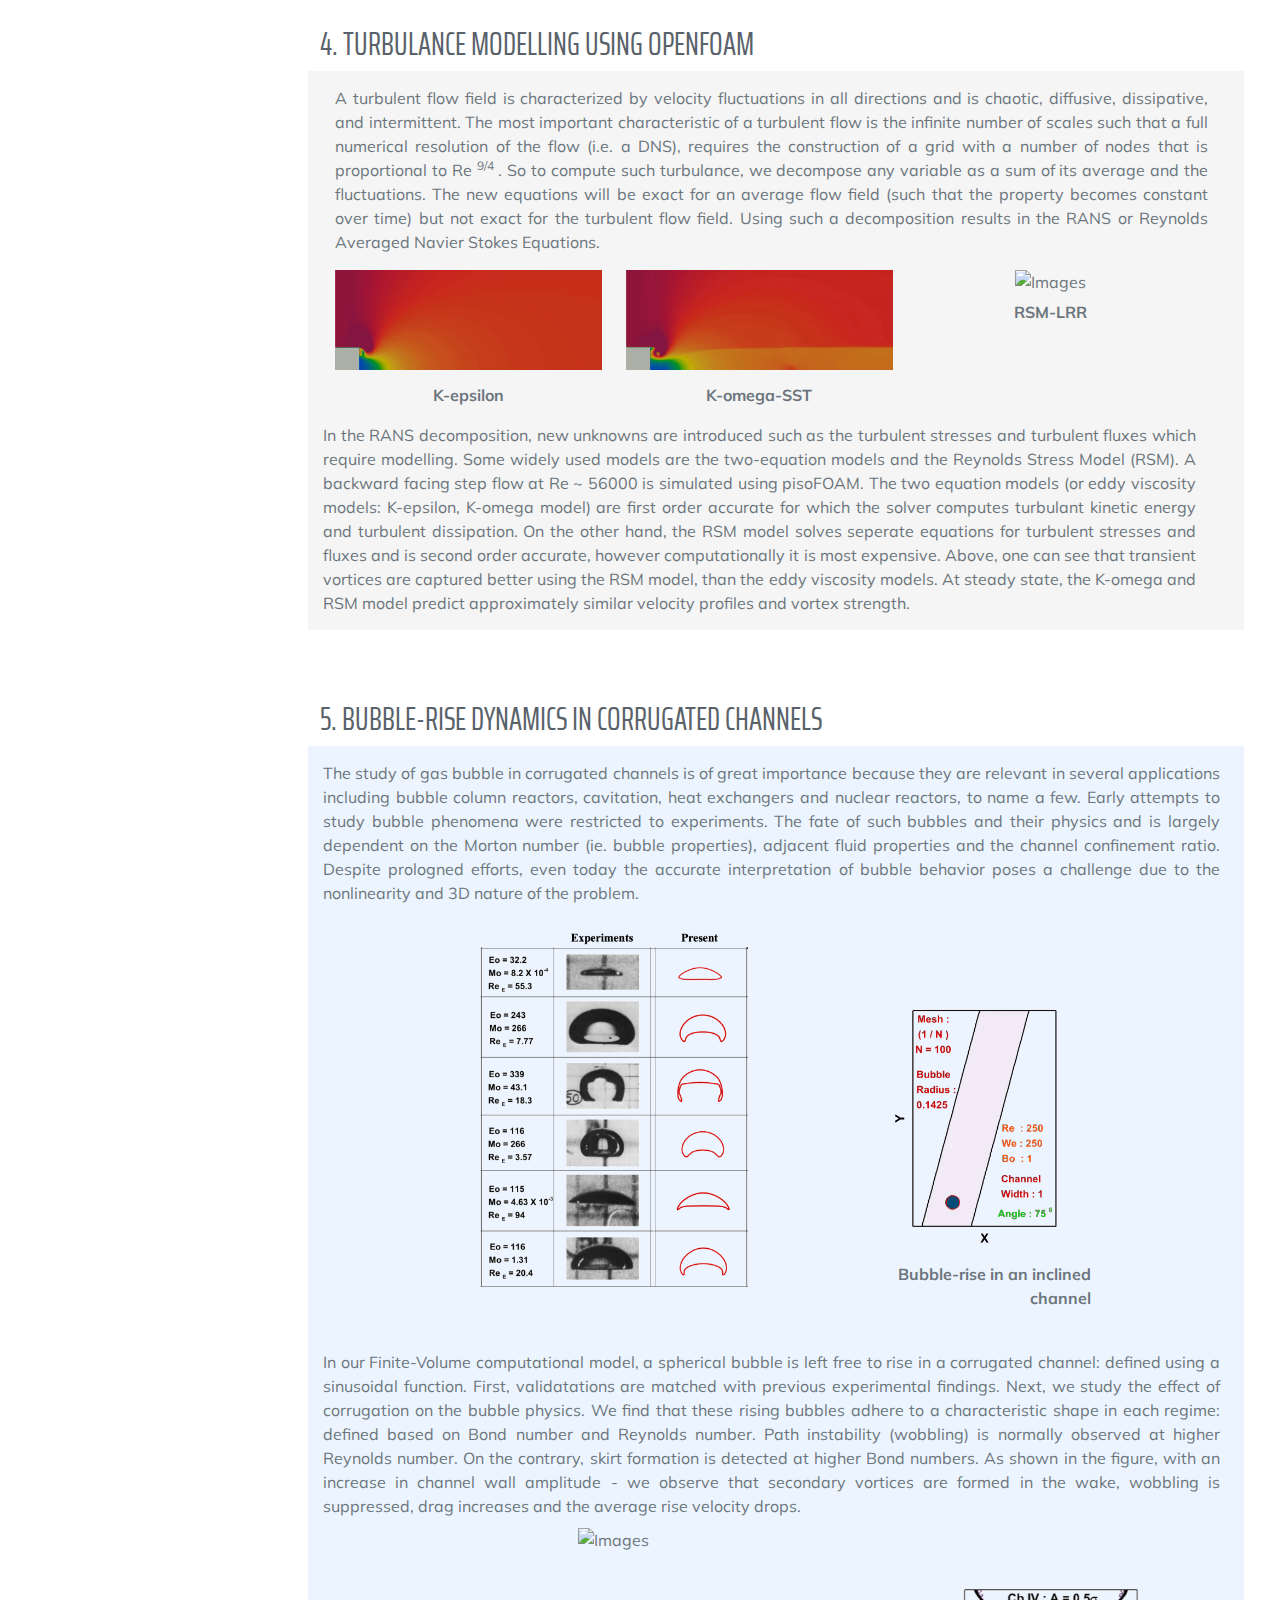
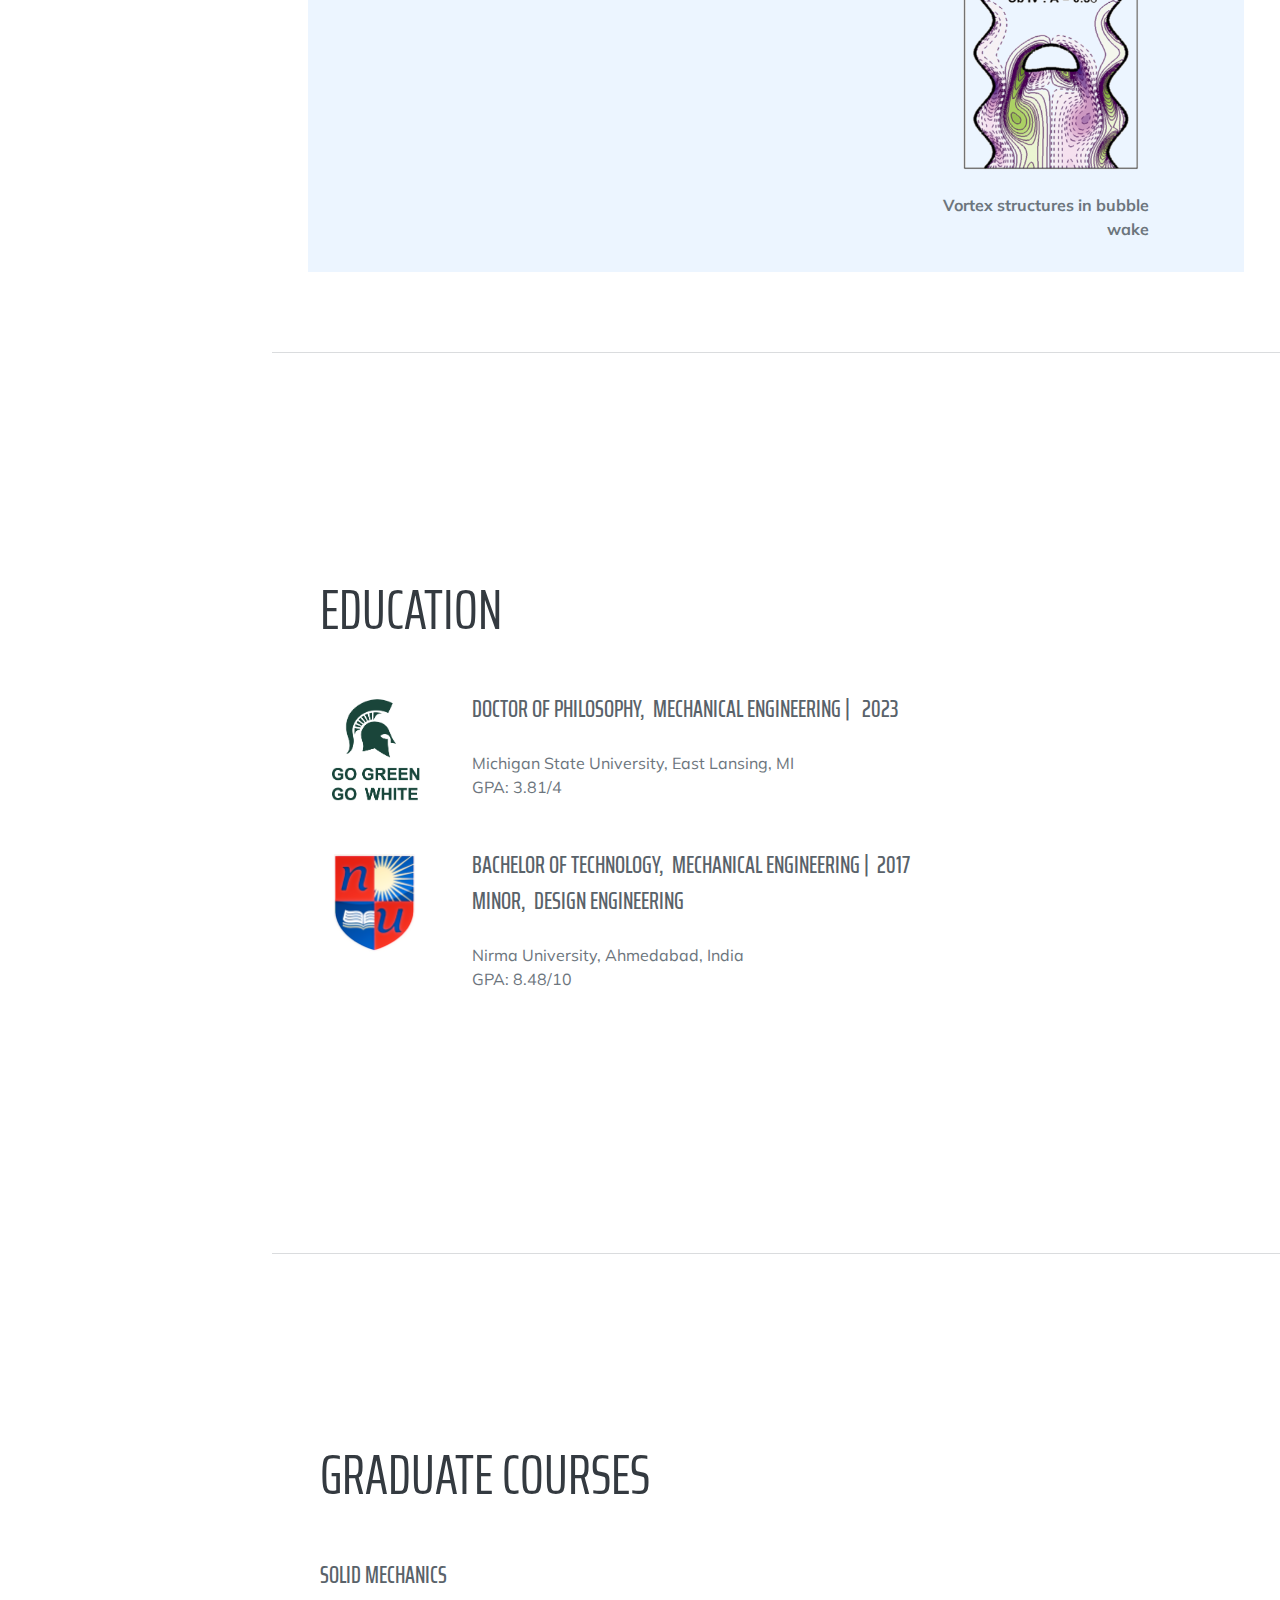
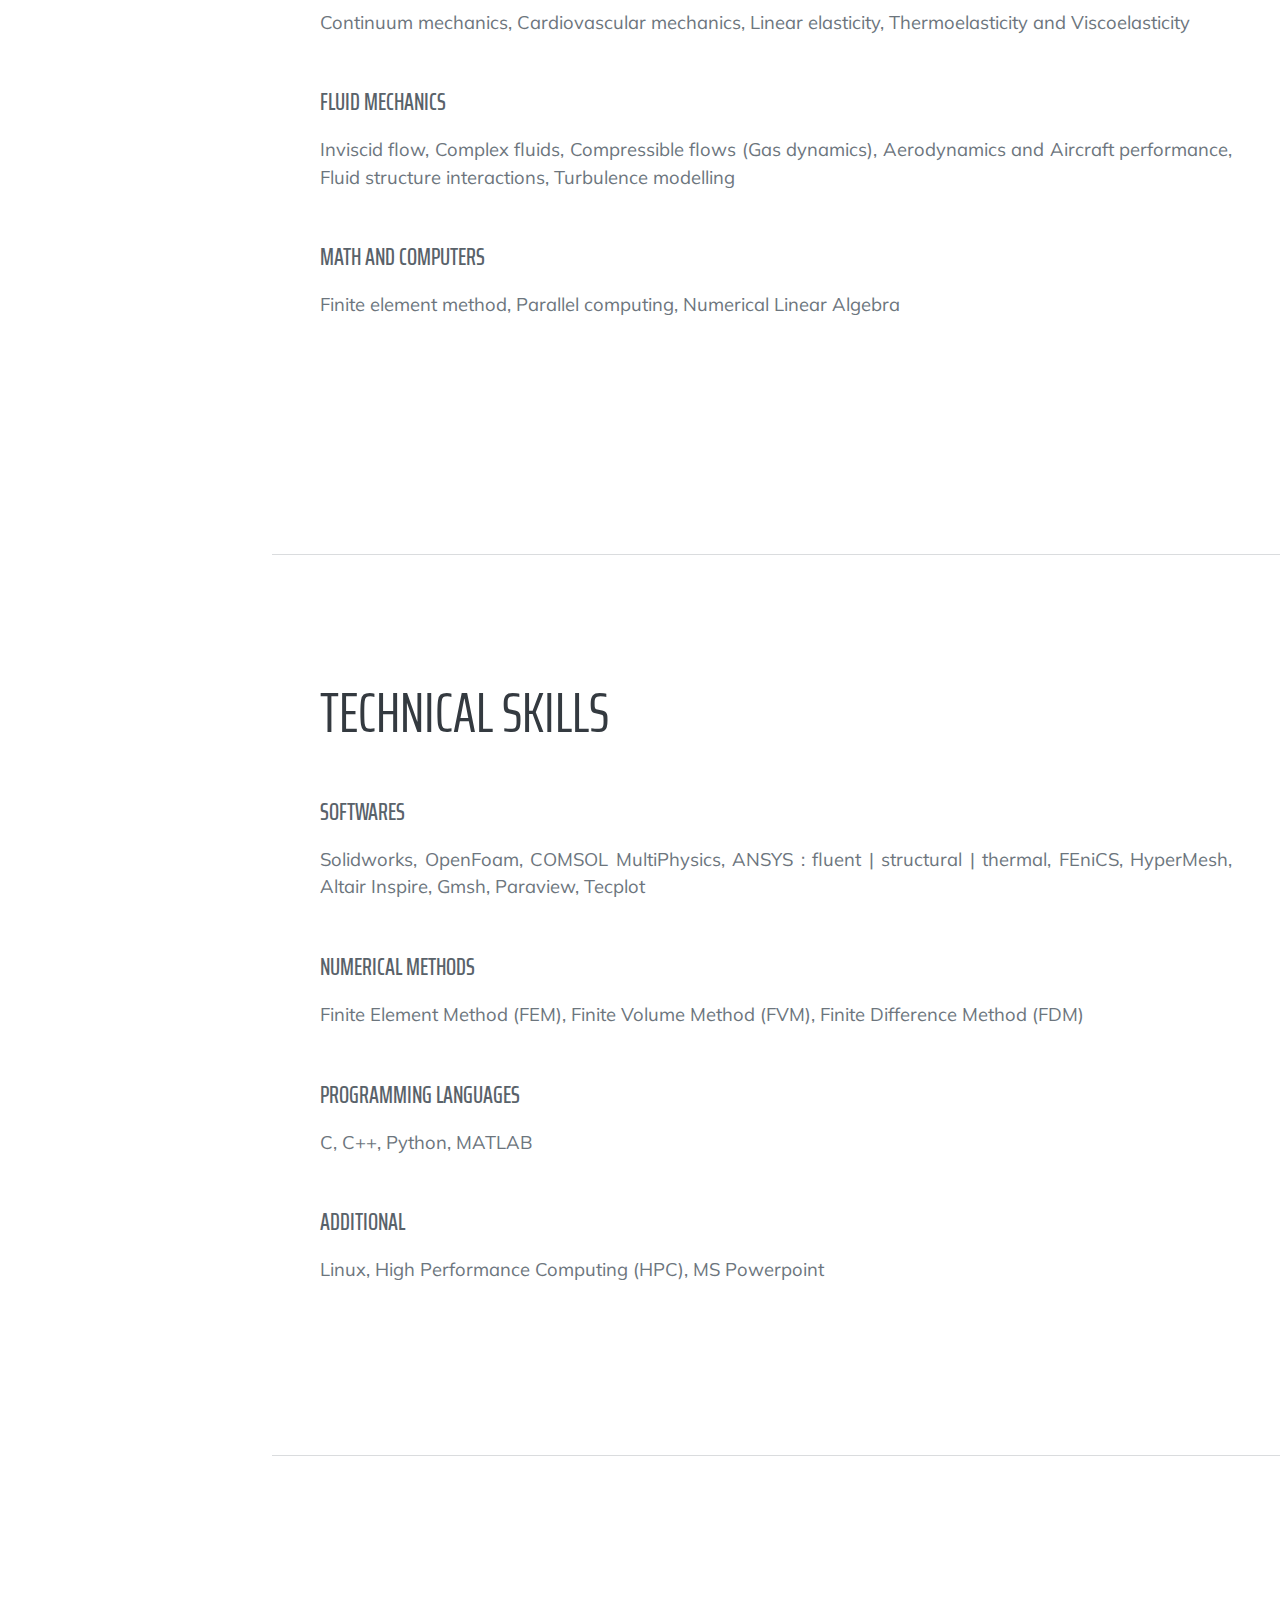
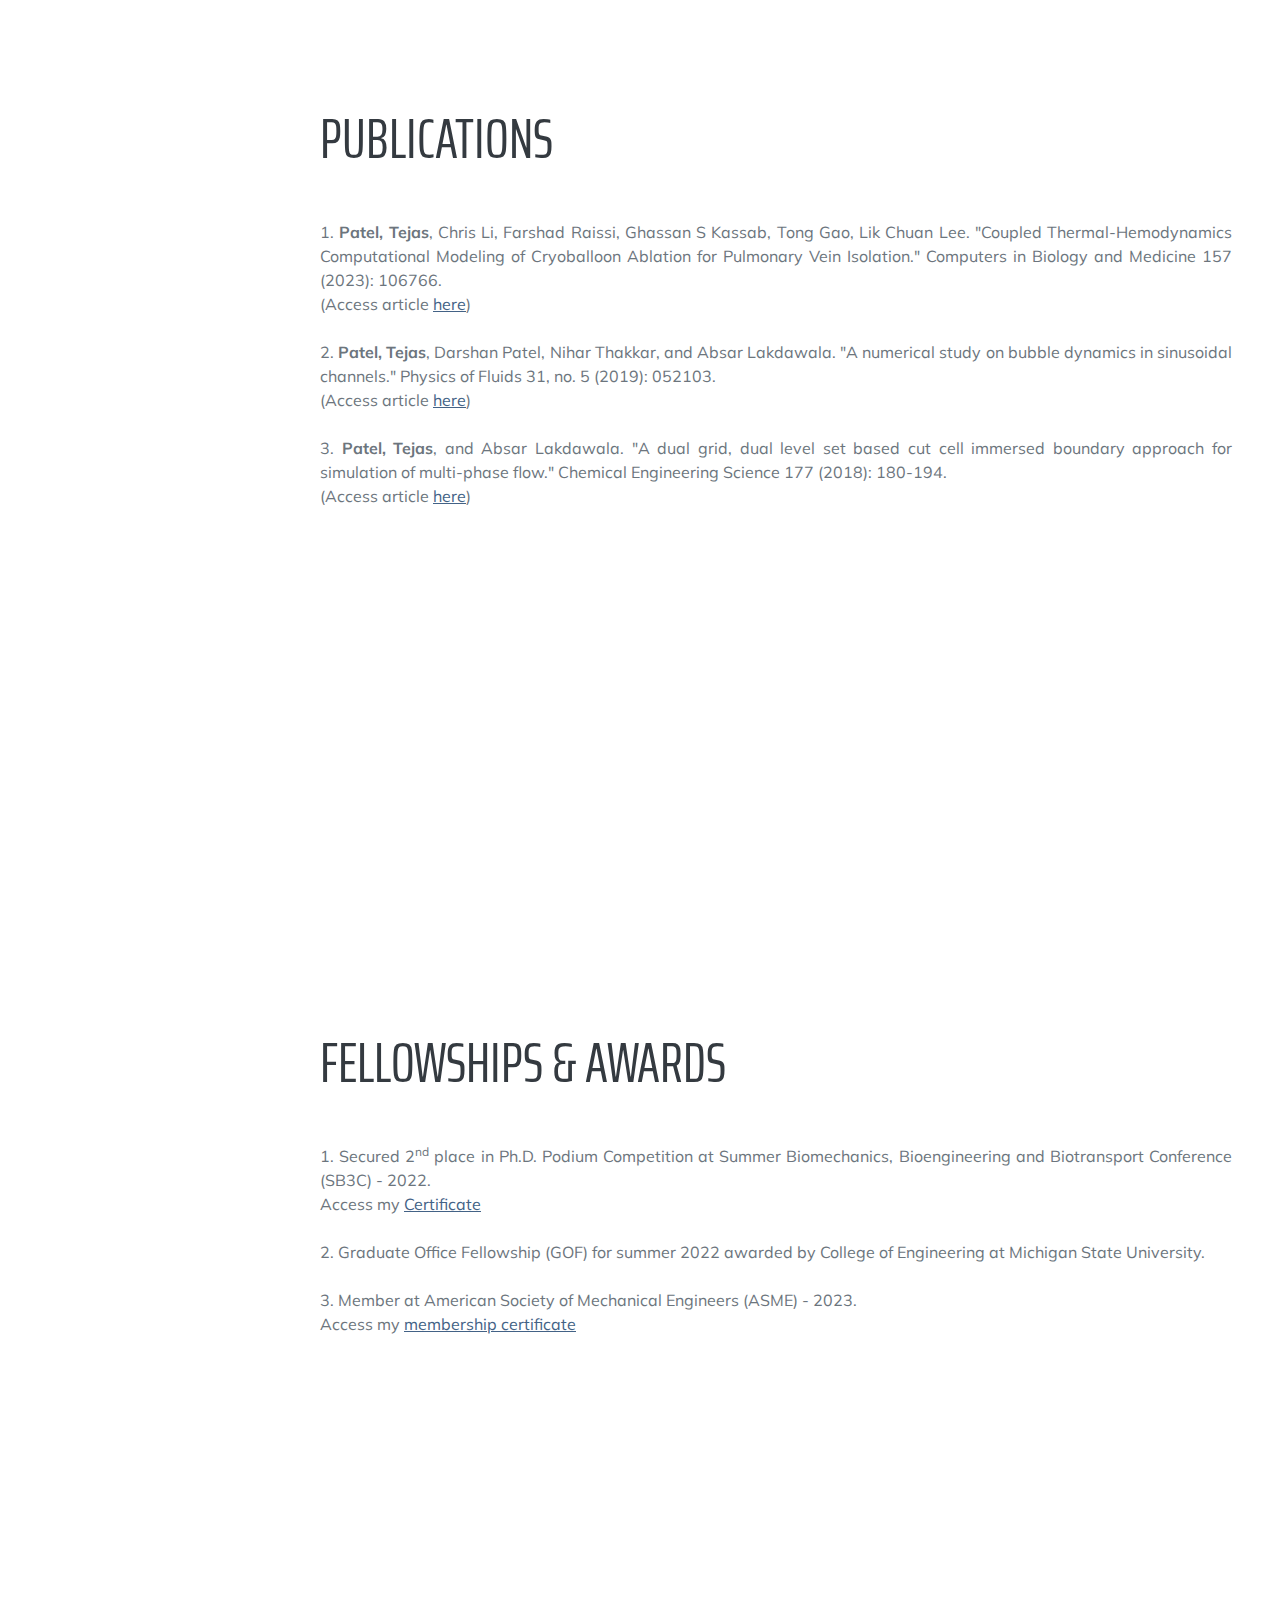
==== commit 9e7a1ac0: "Update index.html" ====
--- a/index.html
+++ b/index.html
@@ -617,12 +617,12 @@
                     <br/>
 
                     <p class="mb-0">2. <b>Patel, Tejas</b>, Darshan Patel, Nihar Thakkar, and Absar Lakdawala. "A numerical study on bubble dynamics in sinusoidal channels." Physics of Fluids 31, no. 5 (2019): 052103.
+                      <br> (Access article <u><a href="https://aip.scitation.org/doi/abs/10.1063/1.5092870">here</a></u>)
+                    </p>
+                    <br/>
+
+                    <p class="mb-0">3. <b>Patel, Tejas</b>, and Absar Lakdawala. "A dual grid, dual level set based cut cell immersed boundary approach for simulation of multi-phase flow." Chemical Engineering Science 177 (2018): 180-194.
                       <br> (Access article <u><a href="https://www.sciencedirect.com/science/article/pii/S000925091730725X">here</a></u>)
-                    </p>
-                    <br/>
-
-                    <p class="mb-0">3. <b>Patel, Tejas</b>, and Absar Lakdawala. "A dual grid, dual level set based cut cell immersed boundary approach for simulation of multi-phase flow." Chemical Engineering Science 177 (2018): 180-194.
-                      <br> (Access article <u><a href="https://aip.scitation.org/doi/abs/10.1063/1.5092870">here</a></u>)
                     </p>
 
                 </div>
